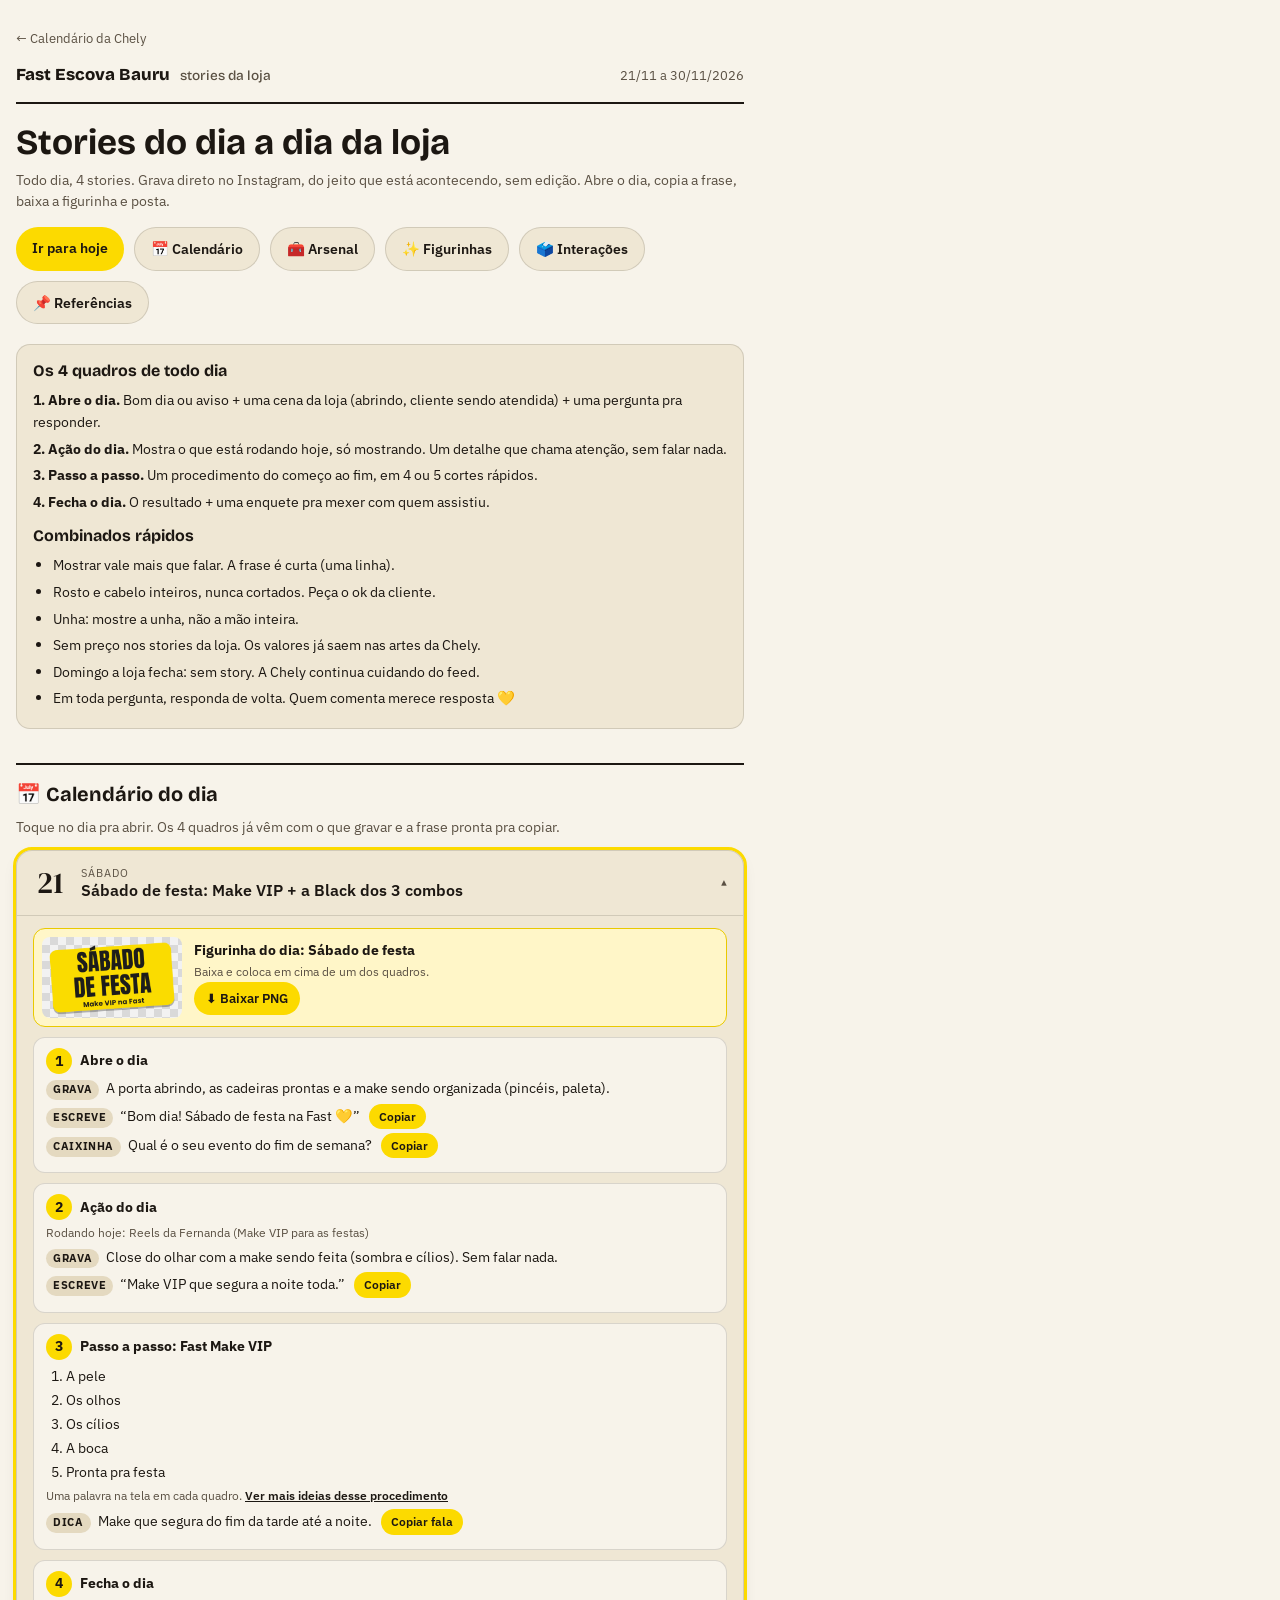
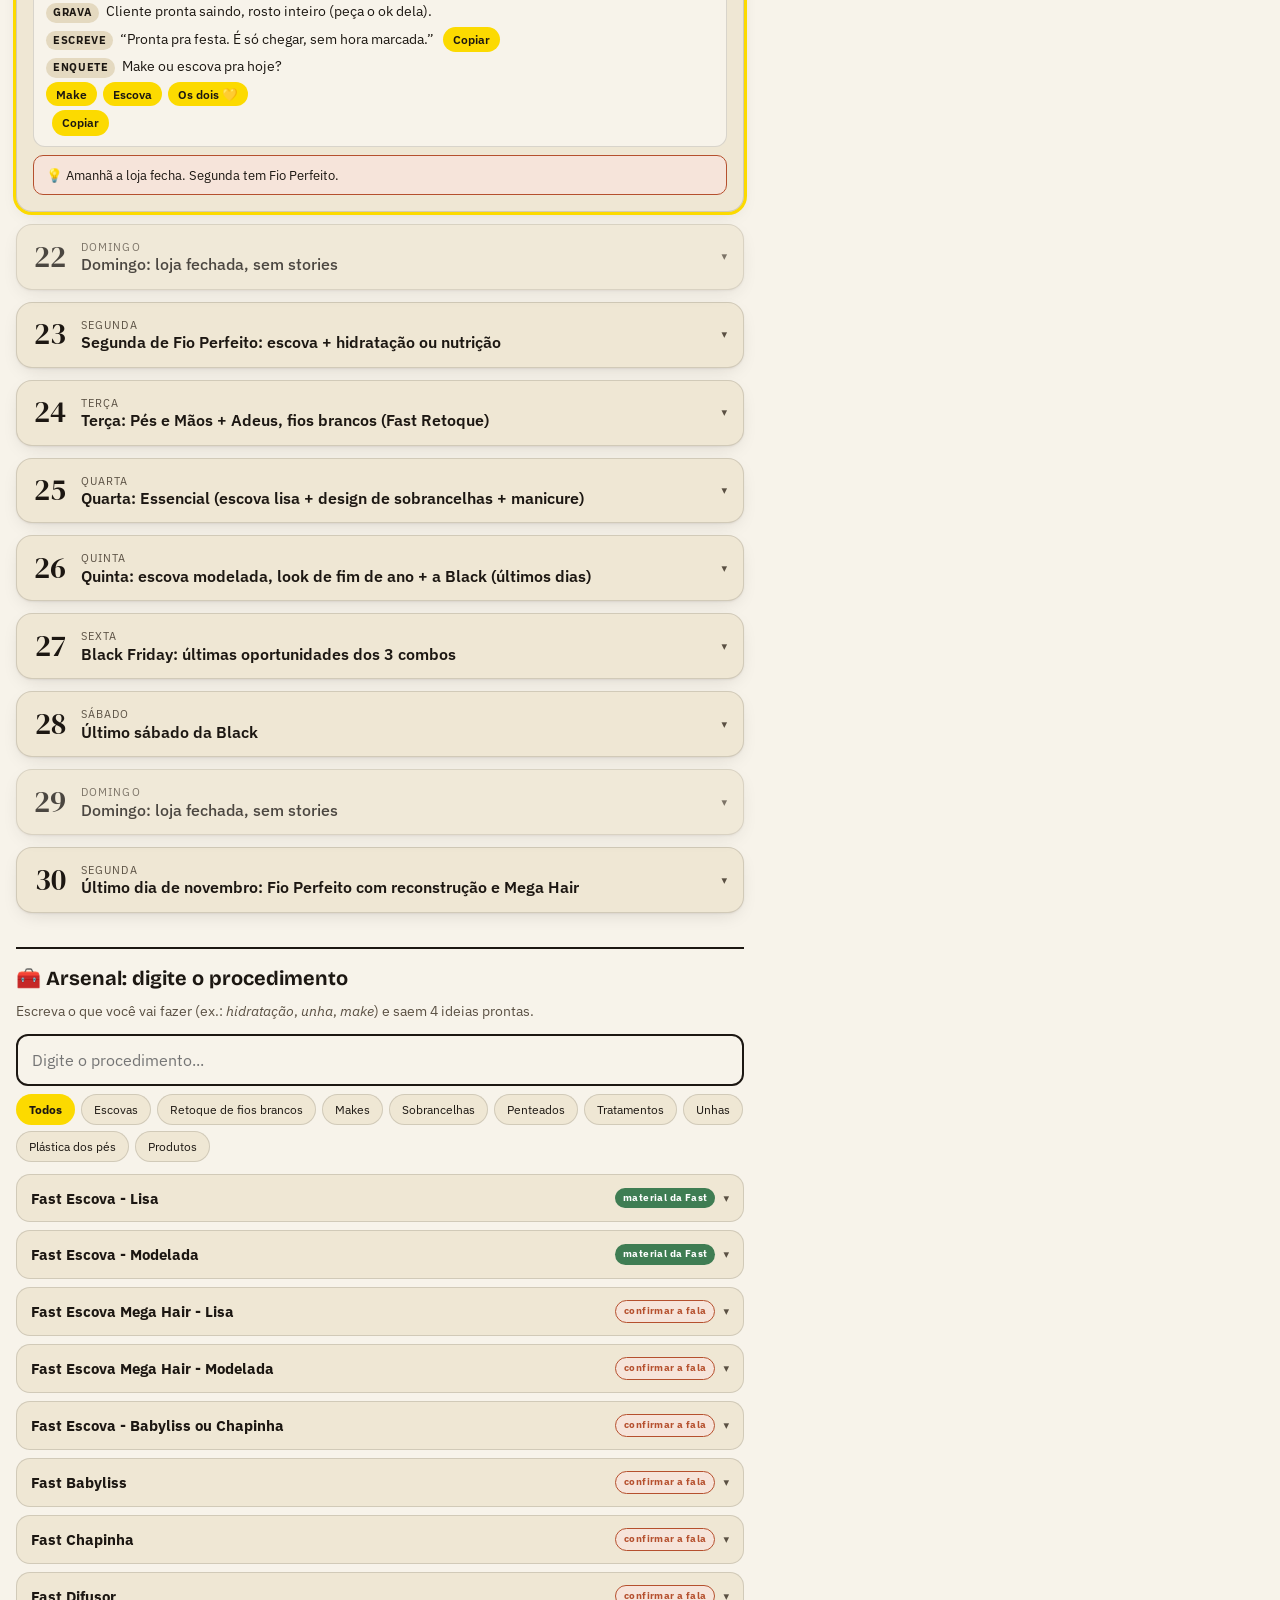
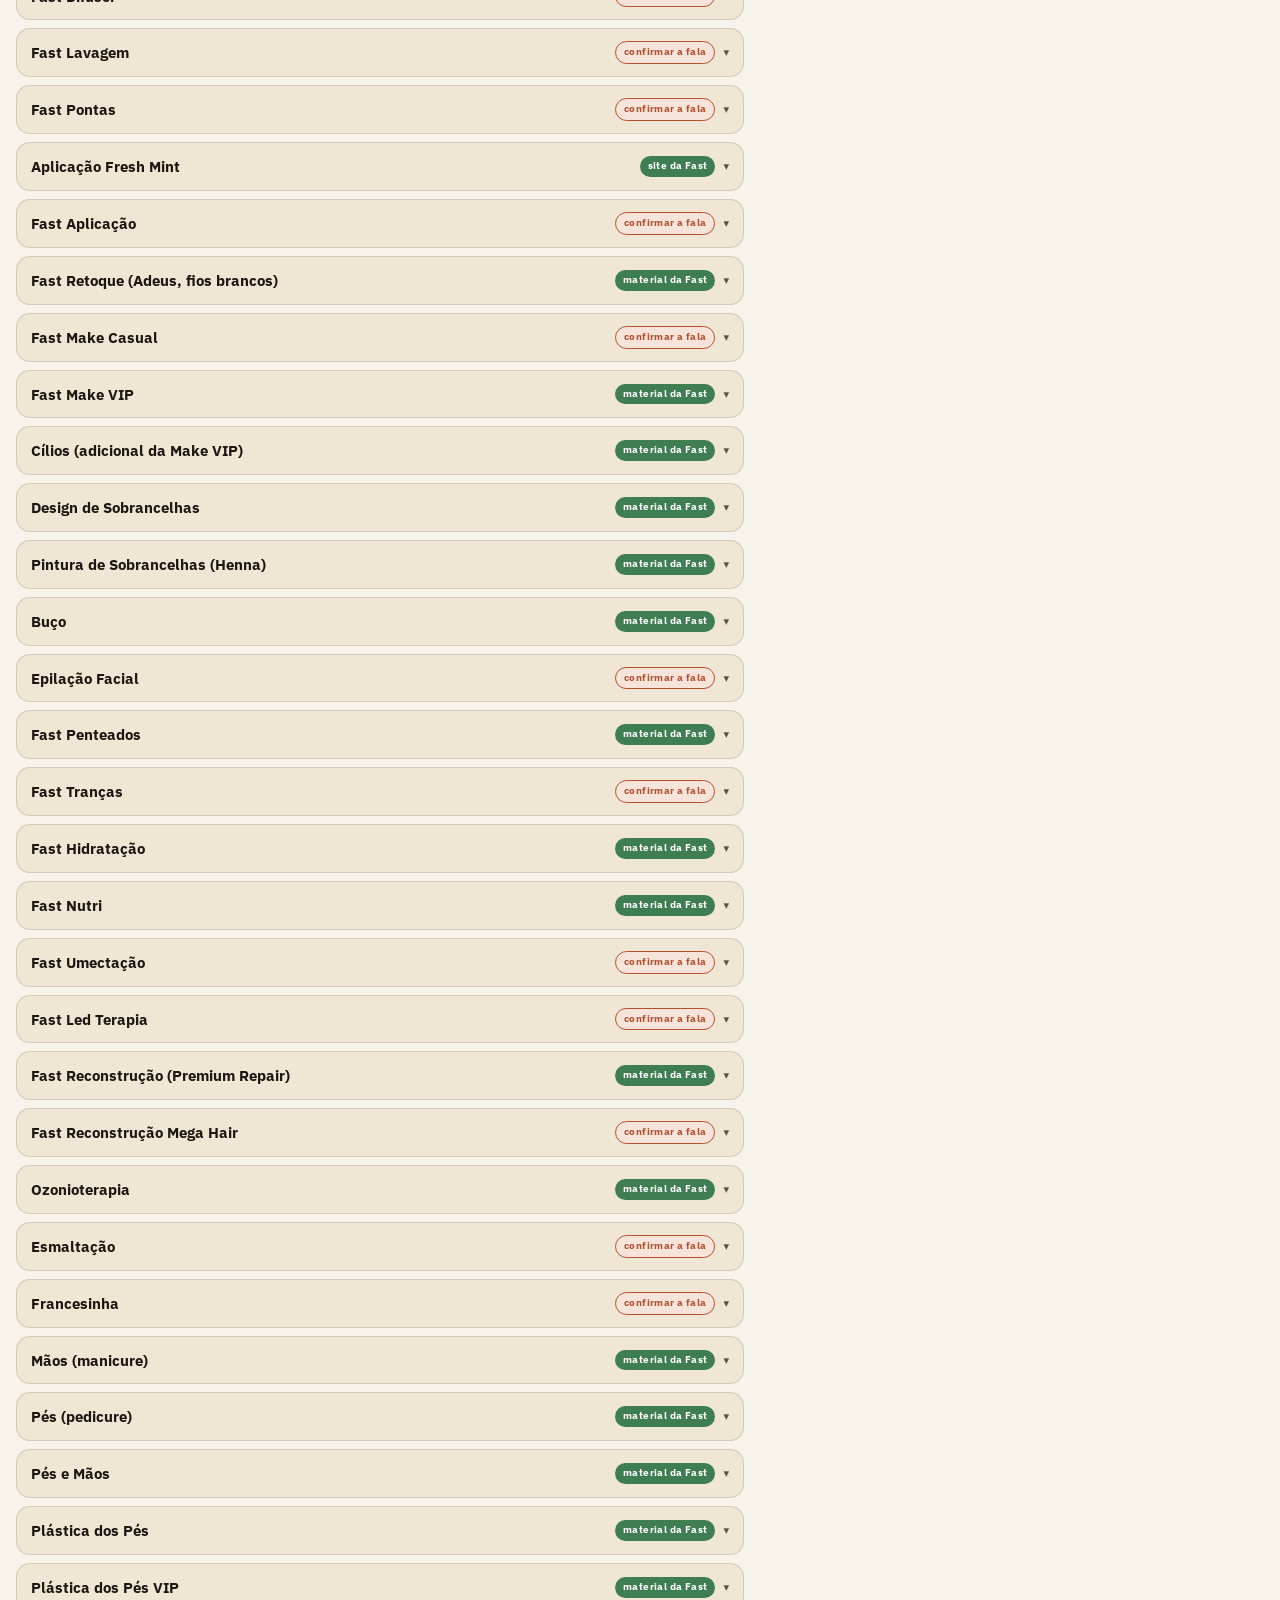
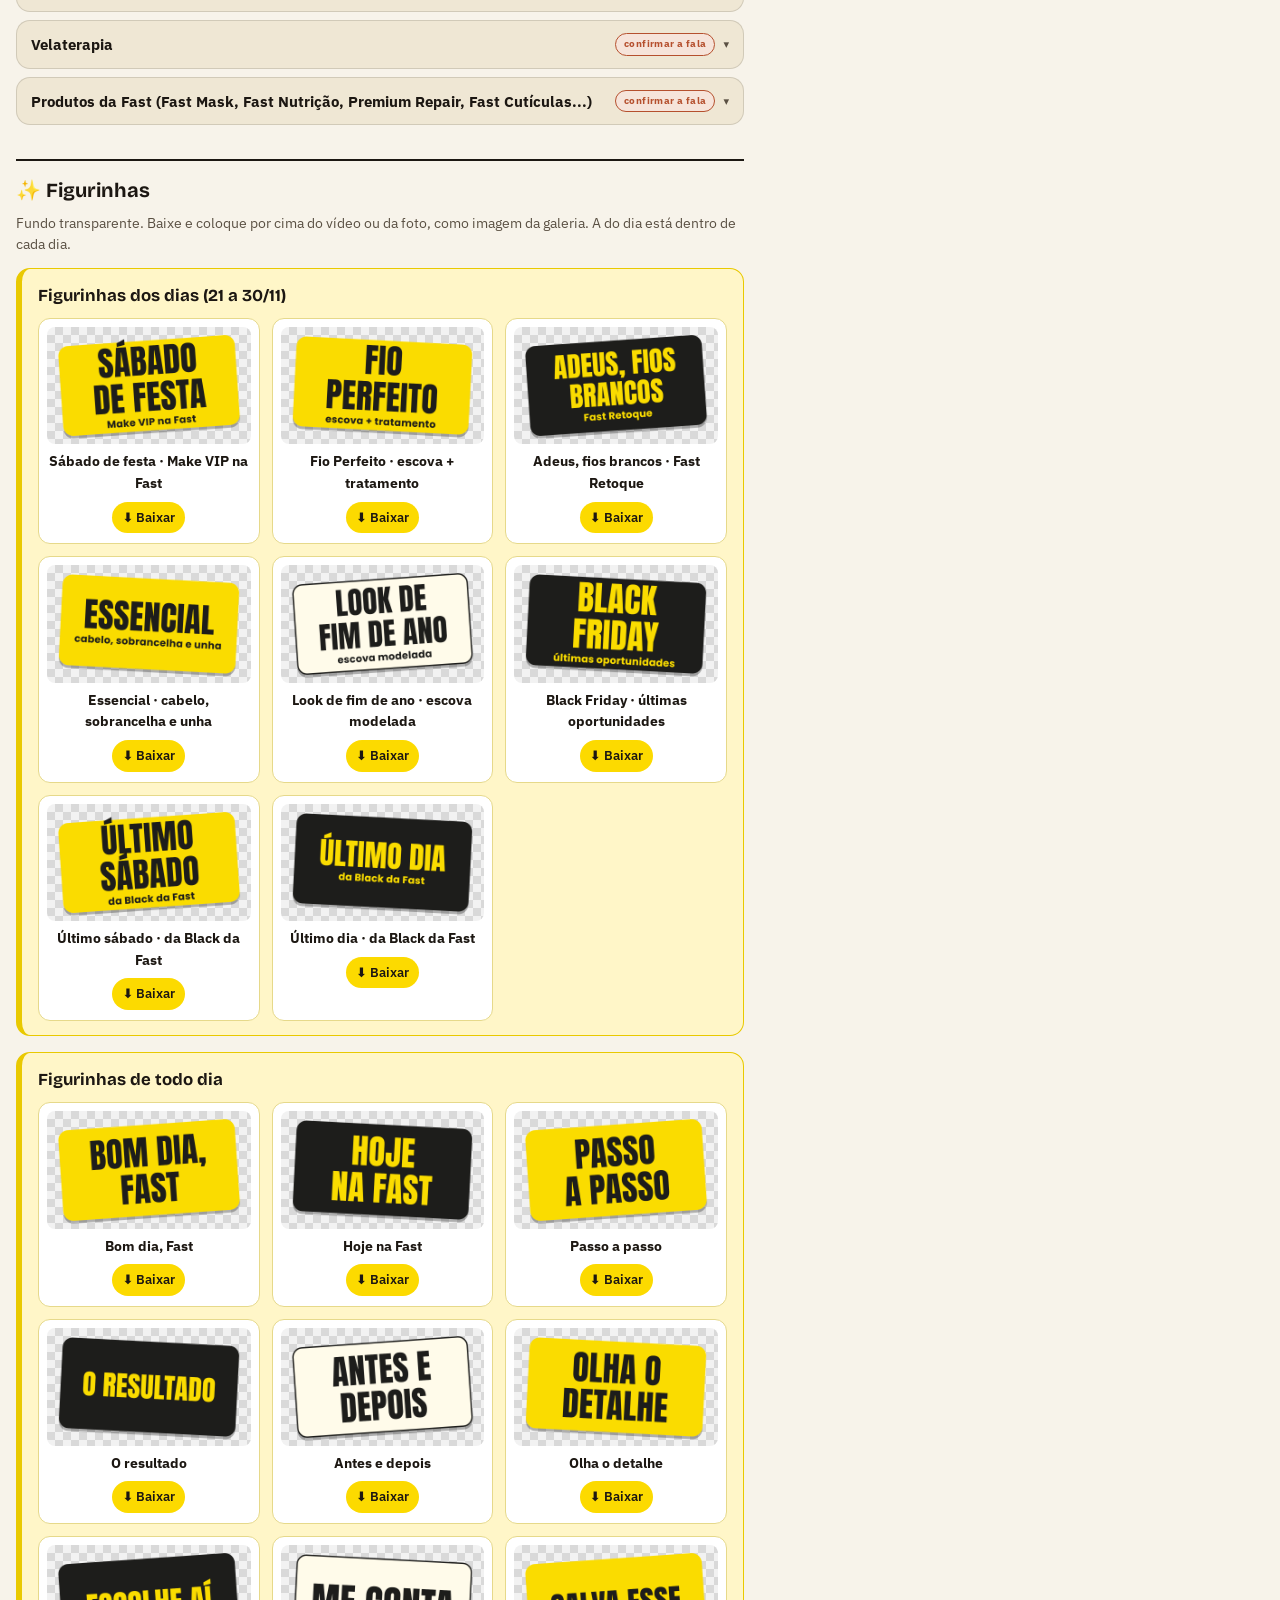
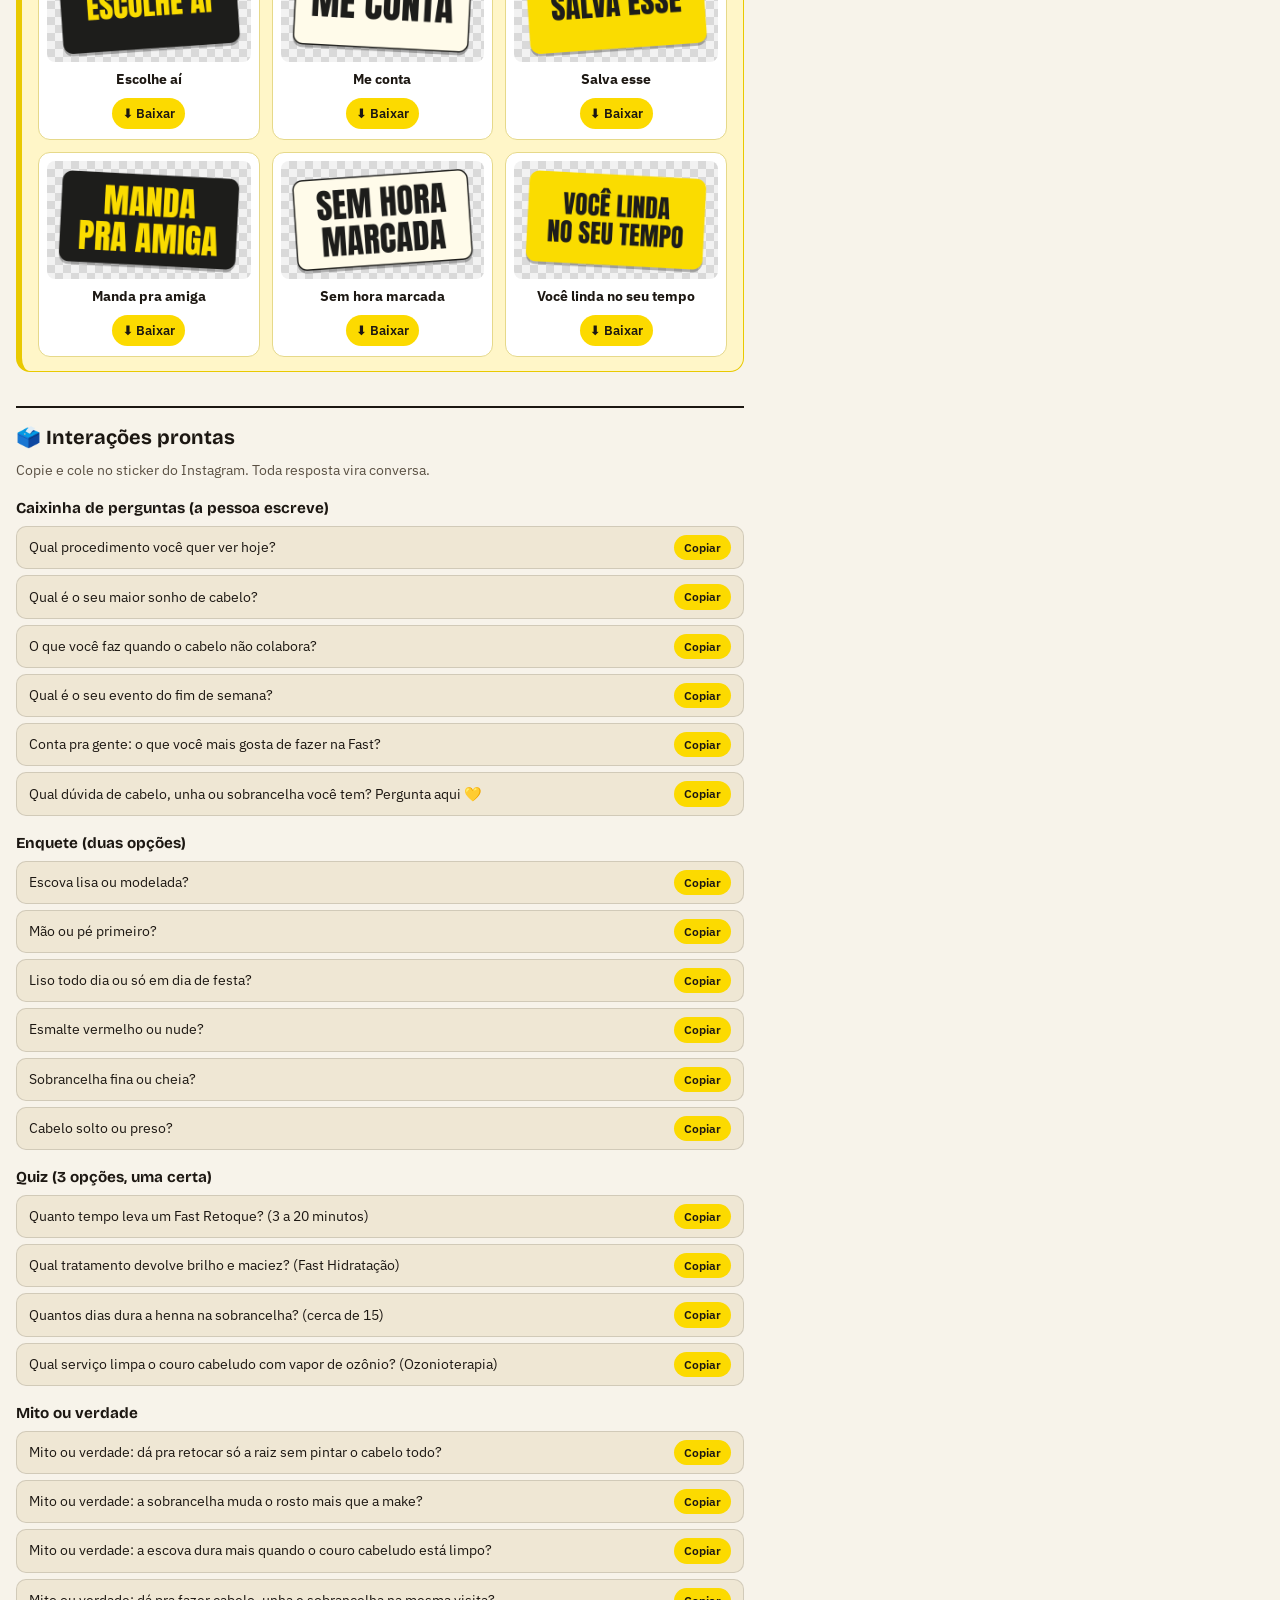
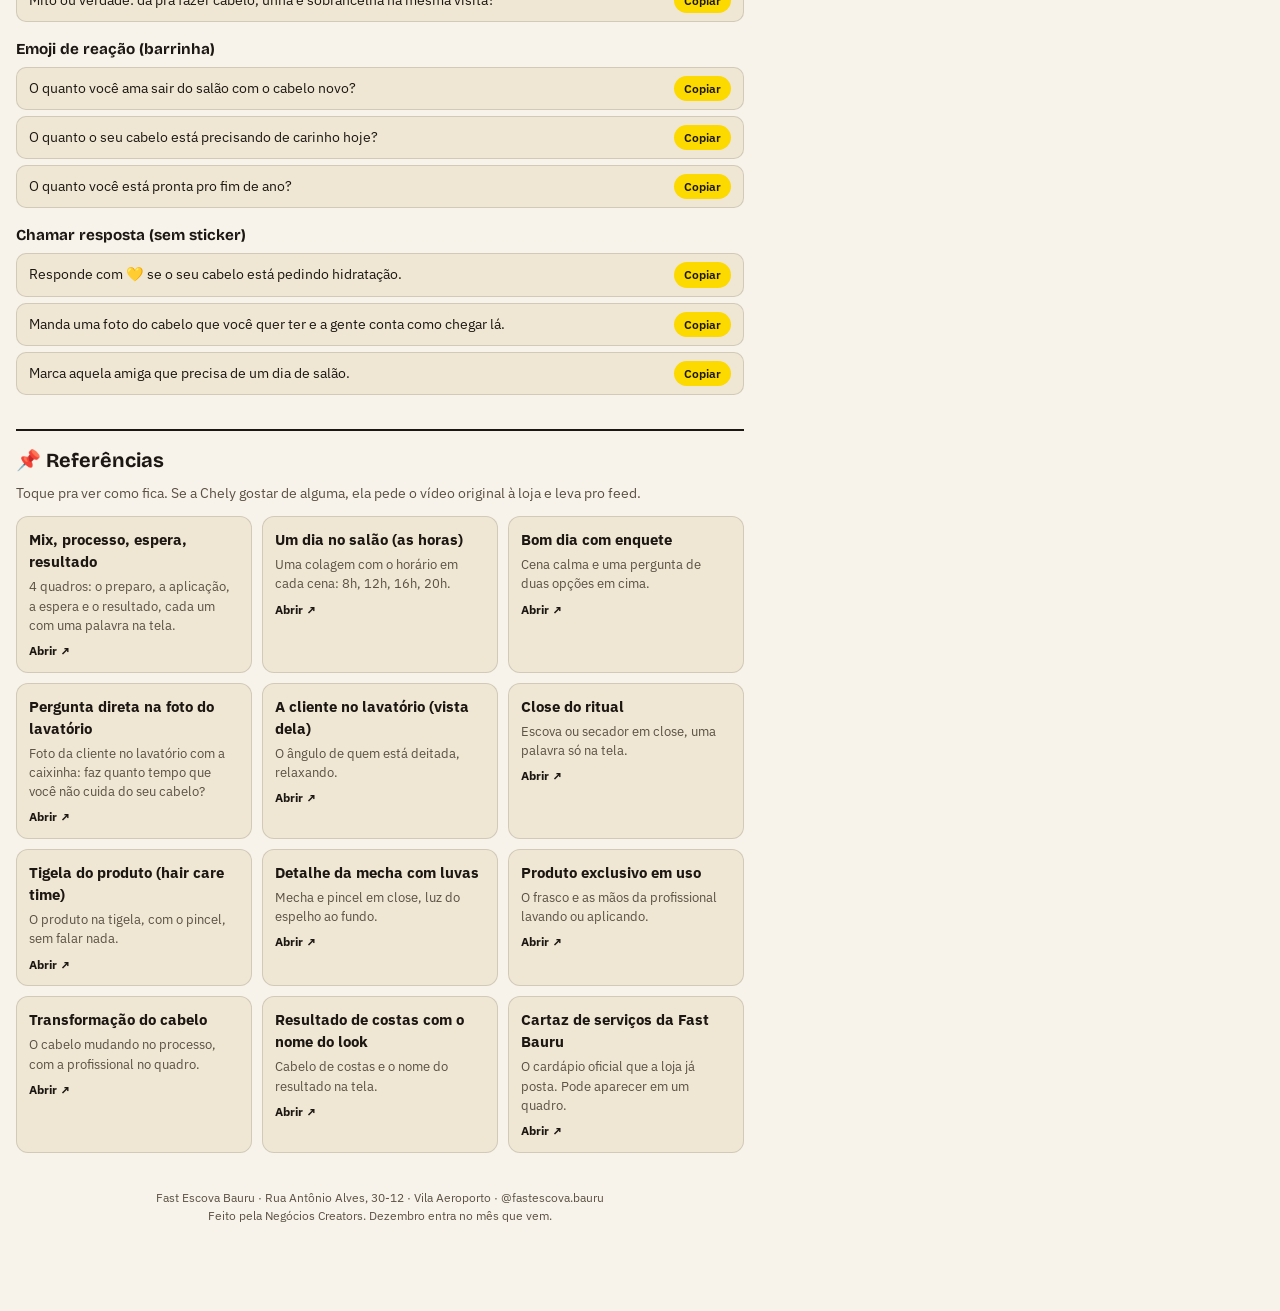
==== stories/index.html @ a49da140 "Stories da loja: calendario 21/11 a 30/11, arsenal de ideias por procedimento e figurinhas Co-Author" ====
<!doctype html>
<html lang="pt-BR"><head><meta charset="utf-8"><meta name="viewport" content="width=device-width, initial-scale=1">
<meta name="robots" content="noindex"><title>Stories da loja · Fast Escova Bauru</title>
<link rel="preconnect" href="https://fonts.googleapis.com"><link rel="preconnect" href="https://fonts.gstatic.com" crossorigin>
<link href="https://fonts.googleapis.com/css2?family=Bricolage+Grotesque:opsz,wght@12..96,500..800&family=IBM+Plex+Sans:wght@400;500;600&family=DM+Serif+Display&display=swap" rel="stylesheet">
<link rel="stylesheet" href="../style.css"><style>
.stories h2.sec{font-size:1.25rem;margin:34px 0 8px;padding-top:14px;border-top:2px solid var(--ink)}
.stories .sub{color:var(--ink-soft);font-size:.88rem;margin:0 0 12px}
.combinados{background:var(--cream-2);border:1px solid var(--line);border-radius:14px;padding:14px 16px;margin-bottom:16px;font-size:.9rem}
.combinados ul,.combinados ol{margin:6px 0 0;padding-left:20px}.combinados li{margin-bottom:5px}
.quads{display:grid;gap:10px}
.quad{background:var(--cream);border:1px solid var(--line);border-radius:12px;padding:10px 12px;font-size:.88rem}
.quad p{margin:4px 0}.qh{display:flex;align-items:center;gap:8px;margin-bottom:4px}
.qn{display:inline-flex;align-items:center;justify-content:center;width:26px;height:26px;border-radius:50%;background:var(--gold-bright);color:#1C1712;font-weight:800;font-size:.85rem}
.lb{display:inline-block;font-size:.66rem;font-weight:700;letter-spacing:.06em;text-transform:uppercase;background:var(--cream-3);padding:2px 7px;border-radius:999px;margin-right:4px}
.mini{font-size:.76rem;color:var(--ink-soft)}
ol.st{margin:6px 0 4px;padding-left:20px}ol.st li{margin-bottom:3px}
.ops{display:flex;gap:6px;flex-wrap:wrap}.ops span{background:var(--gold-bright);color:#1C1712;font-weight:600;font-size:.78rem;padding:3px 10px;border-radius:999px}
button.copy{margin-left:6px;padding:4px 10px;font-size:.72rem}
.figdia{display:flex;gap:12px;align-items:center;background:#FFF6C8;border:1px solid #E9C900;border-radius:12px;padding:8px;margin-bottom:10px;font-size:.86rem}
.figdia .stk-bg{flex:0 0 140px}
.chips{display:flex;gap:6px;flex-wrap:wrap;margin:8px 0 12px}
.chip{border:1px solid var(--line);background:var(--cream-2);color:var(--ink);border-radius:999px;padding:5px 12px;font:inherit;font-size:.78rem;cursor:pointer}.chip.on{background:var(--gold-bright);color:#1C1712;font-weight:700;border-color:transparent}
#q{width:100%;font:inherit;font-size:1rem;padding:12px 14px;border:2px solid var(--ink);border-radius:12px;background:var(--surface);color:var(--text)}
details.proc{background:var(--cream-2);border:1px solid var(--line);border-radius:14px;margin-bottom:8px;overflow:hidden}
details.proc>summary{list-style:none;display:flex;align-items:center;gap:8px;padding:12px 14px;cursor:pointer}details.proc>summary::-webkit-details-marker{display:none}
.pn{flex:1;font-weight:700;font-size:.95rem}.tag{font-size:.62rem;font-weight:700;letter-spacing:.04em;padding:3px 8px;border-radius:999px;white-space:nowrap}
.tag.ok{background:var(--good);color:#fff}.tag.cf{background:var(--warn-bg);color:var(--warn);border:1px solid var(--warn)}
details[open].proc>summary .chev{transform:rotate(180deg)}
.pb{padding:4px 14px 14px}.dif{background:var(--cream);border:1px solid var(--line);border-radius:10px;padding:8px 10px;font-size:.86rem}
.ideia{background:var(--cream);border:1px solid var(--line);border-radius:12px;padding:9px 12px;margin-top:8px;font-size:.86rem}
.ideia p{margin:4px 0}.ih{display:flex;align-items:center;gap:8px}.tp{margin-left:auto;font-size:.62rem;text-transform:uppercase;letter-spacing:.08em;color:var(--ink-soft)}
.ia{display:flex;flex-wrap:wrap;gap:6px;align-items:center;margin-top:6px}.ia .copy{margin-left:0}
a.rf{font-size:.72rem;color:var(--ink);background:var(--cream-3);border-radius:999px;padding:4px 10px;text-decoration:none}a.rf:hover{text-decoration:underline}
.nota-p{font-size:.78rem;color:var(--warn);margin:8px 0 0}
.il{list-style:none;padding:0;margin:0 0 8px}.il li{display:flex;justify-content:space-between;gap:10px;align-items:center;background:var(--cream-2);border:1px solid var(--line);border-radius:10px;padding:8px 12px;margin-bottom:6px;font-size:.88rem}
.ih3{font-size:.95rem;margin:16px 0 6px}
.refs{display:grid;grid-template-columns:repeat(auto-fill,minmax(230px,1fr));gap:10px}
a.refc{display:block;background:var(--cream-2);border:1px solid var(--line);border-radius:12px;padding:12px;text-decoration:none;color:var(--ink)}
a.refc b{display:block;font-size:.92rem;margin-bottom:4px}a.refc span{font-size:.8rem;color:var(--ink-soft);display:block}a.refc i{display:block;margin-top:6px;font-style:normal;font-weight:700;font-size:.78rem}
.vazio{display:none;padding:14px;border:1px dashed var(--ink-soft);border-radius:12px;font-size:.9rem}
a.lk{color:var(--ink);font-weight:600}
.s-domingo .dtxt b{font-weight:500}
.stories .dtxt b{white-space:normal;line-height:1.25}
</style></head><body>
<div class="page stories">
<a class="back" href="../">← Calendário da Chely</a>
<div class="mast"><div class="brand">Fast Escova Bauru<span>stories da loja</span></div><div class="meta">21/11 a 30/11/2026</div></div>
<h1>Stories do dia a dia da loja</h1>
<p class="lead">Todo dia, 4 stories. Grava direto no Instagram, do jeito que está acontecendo, sem edição. Abre o dia, copia a frase, baixa a figurinha e posta.</p>
<div class="bar"><a class="btn" href="#hoje" id="hoje-btn">Ir para hoje</a><a class="btn alt" href="#calendario">📅 Calendário</a><a class="btn alt" href="#arsenal">🧰 Arsenal</a><a class="btn alt" href="#figurinhas">✨ Figurinhas</a><a class="btn alt" href="#interacoes">🗳️ Interações</a><a class="btn alt" href="#referencias">📌 Referências</a></div>

<section class="combinados"><h2 style="font-size:1rem;margin-bottom:6px">Os 4 quadros de todo dia</h2><ol style="list-style:none;padding:0"><li><b>1. Abre o dia.</b> Bom dia ou aviso + uma cena da loja (abrindo, cliente sendo atendida) + uma pergunta pra responder.</li><li><b>2. Ação do dia.</b> Mostra o que está rodando hoje, só mostrando. Um detalhe que chama atenção, sem falar nada.</li><li><b>3. Passo a passo.</b> Um procedimento do começo ao fim, em 4 ou 5 cortes rápidos.</li><li><b>4. Fecha o dia.</b> O resultado + uma enquete pra mexer com quem assistiu.</li></ol>
<h2 style="font-size:1rem;margin:12px 0 4px">Combinados rápidos</h2><ul>
<li>Mostrar vale mais que falar. A frase é curta (uma linha).</li>
<li>Rosto e cabelo inteiros, nunca cortados. Peça o ok da cliente.</li>
<li>Unha: mostre a unha, não a mão inteira.</li>
<li>Sem preço nos stories da loja. Os valores já saem nas artes da Chely.</li>
<li>Domingo a loja fecha: sem story. A Chely continua cuidando do feed.</li>
<li>Em toda pergunta, responda de volta. Quem comenta merece resposta 💛</li></ul></section>

<h2 class="sec" id="calendario">📅 Calendário do dia</h2>
<p class="sub">Toque no dia pra abrir. Os 4 quadros já vêm com o que gravar e a frase pronta pra copiar.</p>
<details class="day" data-date="2026-11-21" id="d-2026-11-21"><summary><span class="dnum">21</span><span class="dtxt"><small>SÁBADO</small><b>Sábado de festa: Make VIP + a Black dos 3 combos</b></span><span class="chev">▾</span></summary><div class="dbody"><div class="figdia"><div class="stk-bg"><img loading="lazy" src="figurinhas/dia-sabado-de-festa.png" alt="Sábado de festa"></div><div><b>Figurinha do dia: Sábado de festa</b><br><span class="mini">Baixa e coloca em cima de um dos quadros.</span><br><a class="dl sm" href="figurinhas/dia-sabado-de-festa.png" download="fast-sabado-de-festa.png">⬇ Baixar PNG</a></div></div><div class="quads"><div class="quad"><div class="qh"><span class="qn">1</span><b>Abre o dia</b></div><p><span class="lb">Grava</span> A porta abrindo, as cadeiras prontas e a make sendo organizada (pincéis, paleta).</p><p><span class="lb">Escreve</span> “Bom dia! Sábado de festa na Fast 💛” <button class="copy" type="button" data-t="Bom dia! Sábado de festa na Fast 💛">Copiar</button></p><p><span class="lb">Caixinha</span> Qual é o seu evento do fim de semana? <button class="copy" type="button" data-t="Qual é o seu evento do fim de semana?">Copiar</button></p></div><div class="quad"><div class="qh"><span class="qn">2</span><b>Ação do dia</b></div><p class="mini">Rodando hoje: Reels da Fernanda (Make VIP para as festas)</p><p><span class="lb">Grava</span> Close do olhar com a make sendo feita (sombra e cílios). Sem falar nada.</p><p><span class="lb">Escreve</span> “Make VIP que segura a noite toda.” <button class="copy" type="button" data-t="Make VIP que segura a noite toda.">Copiar</button></p></div><div class="quad"><div class="qh"><span class="qn">3</span><b>Passo a passo: Fast Make VIP</b></div><ol class="st"><li>A pele</li><li>Os olhos</li><li>Os cílios</li><li>A boca</li><li>Pronta pra festa</li></ol><p class="mini">Uma palavra na tela em cada quadro. <a href="#p-make-vip" class="lk" data-open="p-make-vip">Ver mais ideias desse procedimento</a></p><p><span class="lb">Dica</span> Make que segura do fim da tarde até a noite. <button class="copy" type="button" data-t="Make que segura do fim da tarde até a noite.">Copiar fala</button></p></div><div class="quad"><div class="qh"><span class="qn">4</span><b>Fecha o dia</b></div><p><span class="lb">Grava</span> Cliente pronta saindo, rosto inteiro (peça o ok dela).</p><p><span class="lb">Escreve</span> “Pronta pra festa. É só chegar, sem hora marcada.” <button class="copy" type="button" data-t="Pronta pra festa. É só chegar, sem hora marcada.">Copiar</button></p><p><span class="lb">Enquete</span> Make ou escova pra hoje?</p><p class="ops"><span>Make</span><span>Escova</span><span>Os dois 💛</span></p><button class="copy" type="button" data-t="Make ou escova pra hoje?  (Make / Escova / Os dois 💛)">Copiar</button></div></div><div class="box al">💡 Amanhã a loja fecha. Segunda tem Fio Perfeito.</div></div></details><details class="day s-domingo" data-date="2026-11-22"><summary><span class="dnum">22</span><span class="dtxt"><small>DOMINGO</small><b>Domingo: loja fechada, sem stories</b></span><span class="chev">▾</span></summary><div class="dbody"><p>A loja fecha aos domingos. Hoje não tem story (nem feed). Descanso! 💛</p></div></details><details class="day" data-date="2026-11-23" id="d-2026-11-23"><summary><span class="dnum">23</span><span class="dtxt"><small>SEGUNDA</small><b>Segunda de Fio Perfeito: escova + hidratação ou nutrição</b></span><span class="chev">▾</span></summary><div class="dbody"><div class="figdia"><div class="stk-bg"><img loading="lazy" src="figurinhas/dia-fio-perfeito.png" alt="Fio Perfeito"></div><div><b>Figurinha do dia: Fio Perfeito</b><br><span class="mini">Baixa e coloca em cima de um dos quadros.</span><br><a class="dl sm" href="figurinhas/dia-fio-perfeito.png" download="fast-fio-perfeito.png">⬇ Baixar PNG</a></div></div><div class="quads"><div class="quad"><div class="qh"><span class="qn">1</span><b>Abre o dia</b></div><p><span class="lb">Grava</span> Cadeiras vazias e luz da manhã, ou a primeira cliente chegando.</p><p><span class="lb">Escreve</span> “Bom dia! Começou a semana. Cabelo em dia? 💛” <button class="copy" type="button" data-t="Bom dia! Começou a semana. Cabelo em dia? 💛">Copiar</button></p><p><span class="lb">Caixinha</span> Como está o seu cabelo hoje? (seco, oleoso, com frizz...) <button class="copy" type="button" data-t="Como está o seu cabelo hoje? (seco, oleoso, com frizz...)">Copiar</button></p></div><div class="quad"><div class="qh"><span class="qn">2</span><b>Ação do dia</b></div><p class="mini">Rodando hoje: Plano da segunda + os 3 combos da Black</p><p><span class="lb">Grava</span> Hidratação sendo espalhada mecha por mecha e depois a escova. Sem falar nada.</p><p><span class="lb">Escreve</span> “Segunda de Fio Perfeito: escova + tratamento.” <button class="copy" type="button" data-t="Segunda de Fio Perfeito: escova + tratamento.">Copiar</button></p></div><div class="quad"><div class="qh"><span class="qn">3</span><b>Passo a passo: Fast Hidratação</b></div><ol class="st"><li>O cabelo antes, opaco</li><li>A máscara mecha por mecha</li><li>O tempo de ação</li><li>O enxágue</li><li>O cabelo macio e brilhando</li></ol><p class="mini">Uma palavra na tela em cada quadro. <a href="#p-hidratacao" class="lk" data-open="p-hidratacao">Ver mais ideias desse procedimento</a></p><p><span class="lb">Dica</span> Devolve maciez, brilho e aquele aspecto saudável. <button class="copy" type="button" data-t="Devolve maciez, brilho e aquele aspecto saudável.">Copiar fala</button></p></div><div class="quad"><div class="qh"><span class="qn">4</span><b>Fecha o dia</b></div><p><span class="lb">Grava</span> Cabelo balançando, rosto inteiro.</p><p><span class="lb">Escreve</span> “Brilho de quem cuidou.” <button class="copy" type="button" data-t="Brilho de quem cuidou.">Copiar</button></p><p><span class="lb">Enquete</span> Seu cabelo pede hidratação ou nutrição?</p><p class="ops"><span>Hidratação</span><span>Nutrição</span><span>Não sei</span></p><button class="copy" type="button" data-t="Seu cabelo pede hidratação ou nutrição?  (Hidratação / Nutrição / Não sei)">Copiar</button></div></div><div class="box al">💡 Se a cliente fizer nutrição, use o passo a passo da Fast Nutri no Arsenal.</div></div></details><details class="day" data-date="2026-11-24" id="d-2026-11-24"><summary><span class="dnum">24</span><span class="dtxt"><small>TERÇA</small><b>Terça: Pés e Mãos + Adeus, fios brancos (Fast Retoque)</b></span><span class="chev">▾</span></summary><div class="dbody"><div class="figdia"><div class="stk-bg"><img loading="lazy" src="figurinhas/dia-adeus-fios-brancos.png" alt="Adeus, fios brancos"></div><div><b>Figurinha do dia: Adeus, fios brancos</b><br><span class="mini">Baixa e coloca em cima de um dos quadros.</span><br><a class="dl sm" href="figurinhas/dia-adeus-fios-brancos.png" download="fast-adeus-fios-brancos.png">⬇ Baixar PNG</a></div></div><div class="quads"><div class="quad"><div class="qh"><span class="qn">1</span><b>Abre o dia</b></div><p><span class="lb">Grava</span> Bancada de unhas arrumada e esmaltes à mostra.</p><p><span class="lb">Escreve</span> “Bom dia! Terça é dia de unha e de fio branco no lugar.” <button class="copy" type="button" data-t="Bom dia! Terça é dia de unha e de fio branco no lugar.">Copiar</button></p><p><span class="lb">Caixinha</span> Mão ou pé: o que você deixa pra depois? <button class="copy" type="button" data-t="Mão ou pé: o que você deixa pra depois?">Copiar</button></p></div><div class="quad"><div class="qh"><span class="qn">2</span><b>Ação do dia</b></div><p class="mini">Rodando hoje: Pés e Mãos R$ 65 + Fast Retoque</p><p><span class="lb">Grava</span> Close na unha com esmaltação bem feita e a cutícula pronta. Só a unha, não a mão inteira.</p><p><span class="lb">Escreve</span> “Mão e pé no mesmo dia.” <button class="copy" type="button" data-t="Mão e pé no mesmo dia.">Copiar</button></p></div><div class="quad"><div class="qh"><span class="qn">3</span><b>Passo a passo: Fast Retoque</b></div><ol class="st"><li>A raiz antes, na risca</li><li>O produto sendo preparado na tigela</li><li>Aplicação só nos fios brancos</li><li>Lavagem</li><li>A raiz depois</li></ol><p class="mini">Uma palavra na tela em cada quadro. <a href="#p-fast-retoque" class="lk" data-open="p-fast-retoque">Ver mais ideias desse procedimento</a></p><p><span class="lb">Dica</span> Colore só os fios brancos da raiz, de 3 a 20 minutos, resultado natural. O resto da cor fica como está. Exclusivo da rede. <button class="copy" type="button" data-t="Colore só os fios brancos da raiz, de 3 a 20 minutos, resultado natural. O resto da cor fica como está. Exclusivo da rede.">Copiar fala</button></p></div><div class="quad"><div class="qh"><span class="qn">4</span><b>Fecha o dia</b></div><p><span class="lb">Grava</span> Antes e depois da raiz, na risca do cabelo.</p><p><span class="lb">Escreve</span> “A raiz do jeitinho que você queria.” <button class="copy" type="button" data-t="A raiz do jeitinho que você queria.">Copiar</button></p><p><span class="lb">Enquete</span> Mito ou verdade: dá pra retocar só a raiz?</p><p class="ops"><span>Mito</span><span>Verdade</span></p><button class="copy" type="button" data-t="Mito ou verdade: dá pra retocar só a raiz?  (Mito / Verdade)">Copiar</button></div></div><div class="box al">💡 A resposta é Verdade: o Fast Retoque colore só os fios brancos da raiz. Conte isso no story seguinte.</div></div></details><details class="day" data-date="2026-11-25" id="d-2026-11-25"><summary><span class="dnum">25</span><span class="dtxt"><small>QUARTA</small><b>Quarta: Essencial (escova lisa + design de sobrancelhas + manicure)</b></span><span class="chev">▾</span></summary><div class="dbody"><div class="figdia"><div class="stk-bg"><img loading="lazy" src="figurinhas/dia-essencial.png" alt="Essencial"></div><div><b>Figurinha do dia: Essencial</b><br><span class="mini">Baixa e coloca em cima de um dos quadros.</span><br><a class="dl sm" href="figurinhas/dia-essencial.png" download="fast-essencial.png">⬇ Baixar PNG</a></div></div><div class="quads"><div class="quad"><div class="qh"><span class="qn">1</span><b>Abre o dia</b></div><p><span class="lb">Grava</span> A loja se enchendo: cadeiras, secadores, movimento.</p><p><span class="lb">Escreve</span> “Bom dia! Hoje tem Essencial: cabelo, sobrancelha e unha.” <button class="copy" type="button" data-t="Bom dia! Hoje tem Essencial: cabelo, sobrancelha e unha.">Copiar</button></p><p><span class="lb">Caixinha</span> Qual dos três você nunca deixa de fazer? <button class="copy" type="button" data-t="Qual dos três você nunca deixa de fazer?">Copiar</button></p></div><div class="quad"><div class="qh"><span class="qn">2</span><b>Ação do dia</b></div><p class="mini">Rodando hoje: Essencial + Pés e Mãos + os 3 combos da Black</p><p><span class="lb">Grava</span> Três cortes rápidos: escova, design de sobrancelhas e manicure acontecendo.</p><p><span class="lb">Escreve</span> “Três cuidados, uma visita só.” <button class="copy" type="button" data-t="Três cuidados, uma visita só.">Copiar</button></p></div><div class="quad"><div class="qh"><span class="qn">3</span><b>Passo a passo: Design de Sobrancelhas</b></div><ol class="st"><li>A sobrancelha antes</li><li>O desenho do formato</li><li>A retirada dos fios</li><li>A sobrancelha pronta</li></ol><p class="mini">Uma palavra na tela em cada quadro. <a href="#p-design-sobrancelhas" class="lk" data-open="p-design-sobrancelhas">Ver mais ideias desse procedimento</a></p><p><span class="lb">Dica</span> Encontra o formato que combina com o seu rosto, não o que está na moda. <button class="copy" type="button" data-t="Encontra o formato que combina com o seu rosto, não o que está na moda.">Copiar fala</button></p></div><div class="quad"><div class="qh"><span class="qn">4</span><b>Fecha o dia</b></div><p><span class="lb">Grava</span> Bastidor da criadora gravando (se vier) ou o resultado de uma cliente do Essencial.</p><p><span class="lb">Escreve</span> “Tudo no mesmo dia, sem hora marcada.” <button class="copy" type="button" data-t="Tudo no mesmo dia, sem hora marcada.">Copiar</button></p><p><span class="lb">Enquete</span> Qual você faz primeiro?</p><p class="ops"><span>Cabelo</span><span>Sobrancelha</span><span>Unha</span></p><button class="copy" type="button" data-t="Qual você faz primeiro?  (Cabelo / Sobrancelha / Unha)">Copiar</button></div></div><div class="box al">💡 Se a criadora gravar hoje, mostre os bastidores no quadro 4.</div></div></details><details class="day" data-date="2026-11-26" id="d-2026-11-26"><summary><span class="dnum">26</span><span class="dtxt"><small>QUINTA</small><b>Quinta: escova modelada, look de fim de ano + a Black (últimos dias)</b></span><span class="chev">▾</span></summary><div class="dbody"><div class="figdia"><div class="stk-bg"><img loading="lazy" src="figurinhas/dia-look-de-fim-de-ano.png" alt="Look de fim de ano"></div><div><b>Figurinha do dia: Look de fim de ano</b><br><span class="mini">Baixa e coloca em cima de um dos quadros.</span><br><a class="dl sm" href="figurinhas/dia-look-de-fim-de-ano.png" download="fast-look-de-fim-de-ano.png">⬇ Baixar PNG</a></div></div><div class="quads"><div class="quad"><div class="qh"><span class="qn">1</span><b>Abre o dia</b></div><p><span class="lb">Grava</span> Uma mecha sendo enrolada na escova, em close, logo cedo.</p><p><span class="lb">Escreve</span> “Bom dia! Fim de ano chegando: qual vai ser o seu look?” <button class="copy" type="button" data-t="Bom dia! Fim de ano chegando: qual vai ser o seu look?">Copiar</button></p><p><span class="lb">Caixinha</span> Liso, ondas ou cachos? <button class="copy" type="button" data-t="Liso, ondas ou cachos?">Copiar</button></p></div><div class="quad"><div class="qh"><span class="qn">2</span><b>Ação do dia</b></div><p class="mini">Rodando hoje: Escova modelada + os 3 combos da Black</p><p><span class="lb">Grava</span> A escova modelada sendo feita: a mecha enrolando e soltando.</p><p><span class="lb">Escreve</span> “Cada mecha com movimento.” <button class="copy" type="button" data-t="Cada mecha com movimento.">Copiar</button></p></div><div class="quad"><div class="qh"><span class="qn">3</span><b>Passo a passo: Fast Escova - Modelada</b></div><ol class="st"><li>Lavagem e secagem</li><li>Mecha por mecha, modelando</li><li>Ondas soltas e brilho</li><li>Cabelo pronto, em movimento</li></ol><p class="mini">Uma palavra na tela em cada quadro. <a href="#p-escova-modelada" class="lk" data-open="p-escova-modelada">Ver mais ideias desse procedimento</a></p><p><span class="lb">Dica</span> Ondas e volume com cara de evento. <button class="copy" type="button" data-t="Ondas e volume com cara de evento.">Copiar fala</button></p></div><div class="quad"><div class="qh"><span class="qn">4</span><b>Fecha o dia</b></div><p><span class="lb">Grava</span> Ondas em movimento, rosto inteiro.</p><p><span class="lb">Escreve</span> “Pronta pra qualquer evento.” <button class="copy" type="button" data-t="Pronta pra qualquer evento.">Copiar</button></p><p><span class="lb">Enquete</span> Qual é o seu look de fim de ano?</p><p class="ops"><span>Liso</span><span>Ondas</span><span>Cachos</span></p><button class="copy" type="button" data-t="Qual é o seu look de fim de ano?  (Liso / Ondas / Cachos)">Copiar</button></div></div><div class="box al">💡 Se a Fast mandar um vídeo melhor de escova modelada no grupo, a Chely usa no feed. Os stories continuam os da loja.</div></div></details><details class="day" data-date="2026-11-27" id="d-2026-11-27"><summary><span class="dnum">27</span><span class="dtxt"><small>SEXTA</small><b>Black Friday: últimas oportunidades dos 3 combos</b></span><span class="chev">▾</span></summary><div class="dbody"><div class="figdia"><div class="stk-bg"><img loading="lazy" src="figurinhas/dia-black-friday.png" alt="Black Friday"></div><div><b>Figurinha do dia: Black Friday</b><br><span class="mini">Baixa e coloca em cima de um dos quadros.</span><br><a class="dl sm" href="figurinhas/dia-black-friday.png" download="fast-black-friday.png">⬇ Baixar PNG</a></div></div><div class="quads"><div class="quad"><div class="qh"><span class="qn">1</span><b>Abre o dia</b></div><p><span class="lb">Grava</span> A loja por dentro, com movimento, e o cartaz dos combos se tiver.</p><p><span class="lb">Escreve</span> “Bom dia! Hoje é Black Friday na Fast 💛” <button class="copy" type="button" data-t="Bom dia! Hoje é Black Friday na Fast 💛">Copiar</button></p><p><span class="lb">Caixinha</span> Elite Hair, Glow Up ou Unhas Gold: qual é a sua? <button class="copy" type="button" data-t="Elite Hair, Glow Up ou Unhas Gold: qual é a sua?">Copiar</button></p></div><div class="quad"><div class="qh"><span class="qn">2</span><b>Ação do dia</b></div><p class="mini">Rodando hoje: Black dos 3 combos (Elite Hair, Glow Up e Unhas Gold, até 30/11)</p><p><span class="lb">Grava</span> Cartaz ou arte dos combos + clientes sendo atendidas ao fundo.</p><p><span class="lb">Escreve</span> “Últimas oportunidades dos 3 combos da Black.” <button class="copy" type="button" data-t="Últimas oportunidades dos 3 combos da Black.">Copiar</button></p></div><div class="quad"><div class="qh"><span class="qn">3</span><b>Passo a passo: Pés e Mãos</b></div><ol class="st"><li>Mãos antes</li><li>Pés antes</li><li>Esmaltando</li><li>Unhas prontas</li></ol><p class="mini">Uma palavra na tela em cada quadro. <a href="#p-pes-e-maos" class="lk" data-open="p-pes-e-maos">Ver mais ideias desse procedimento</a></p><p><span class="lb">Dica</span> Mão e pé no mesmo dia, sem hora marcada. <button class="copy" type="button" data-t="Mão e pé no mesmo dia, sem hora marcada.">Copiar fala</button></p></div><div class="quad"><div class="qh"><span class="qn">4</span><b>Fecha o dia</b></div><p><span class="lb">Grava</span> Cliente saindo satisfeita (rosto inteiro, com ok).</p><p><span class="lb">Escreve</span> “Os combos valem até 30/11. É só chegar.” <button class="copy" type="button" data-t="Os combos valem até 30/11. É só chegar.">Copiar</button></p><p><span class="lb">Enquete</span> Já garantiu o seu?</p><p class="ops"><span>Já! 💛</span><span>Vou garantir</span></p><button class="copy" type="button" data-t="Já garantiu o seu?  (Já! 💛 / Vou garantir)">Copiar</button></div></div><div class="box al">💡 Sem preço nos stories da loja: os valores já saem nas artes da Chely.</div></div></details><details class="day" data-date="2026-11-28" id="d-2026-11-28"><summary><span class="dnum">28</span><span class="dtxt"><small>SÁBADO</small><b>Último sábado da Black</b></span><span class="chev">▾</span></summary><div class="dbody"><div class="figdia"><div class="stk-bg"><img loading="lazy" src="figurinhas/dia-ultimo-sabado.png" alt="Último sábado"></div><div><b>Figurinha do dia: Último sábado</b><br><span class="mini">Baixa e coloca em cima de um dos quadros.</span><br><a class="dl sm" href="figurinhas/dia-ultimo-sabado.png" download="fast-ultimo-sabado.png">⬇ Baixar PNG</a></div></div><div class="quads"><div class="quad"><div class="qh"><span class="qn">1</span><b>Abre o dia</b></div><p><span class="lb">Grava</span> Sábado de loja cheia: secadores ligados, cadeiras ocupadas.</p><p><span class="lb">Escreve</span> “Bom dia! Último sábado da Black.” <button class="copy" type="button" data-t="Bom dia! Último sábado da Black.">Copiar</button></p><p><span class="lb">Caixinha</span> Cabelo, unha ou make: o que você vai fazer hoje? <button class="copy" type="button" data-t="Cabelo, unha ou make: o que você vai fazer hoje?">Copiar</button></p></div><div class="quad"><div class="qh"><span class="qn">2</span><b>Ação do dia</b></div><p class="mini">Rodando hoje: Reels da Fernanda + os 3 combos até 30/11</p><p><span class="lb">Grava</span> Se a Fernanda estiver gravando, mostre o bastidor. Senão, escova lisa no close.</p><p><span class="lb">Escreve</span> “Os 3 combos valem até segunda.” <button class="copy" type="button" data-t="Os 3 combos valem até segunda.">Copiar</button></p></div><div class="quad"><div class="qh"><span class="qn">3</span><b>Passo a passo: Fast Escova - Lisa</b></div><ol class="st"><li>Cabelo no lavatório</li><li>Secador e escova na mecha</li><li>Mecha lisa e alinhada</li><li>Cabelo pronto, balançando</li></ol><p class="mini">Uma palavra na tela em cada quadro. <a href="#p-escova-lisa" class="lk" data-open="p-escova-lisa">Ver mais ideias desse procedimento</a></p><p><span class="lb">Dica</span> Cabelo liso, alinhado e com brilho. Sem hora marcada. <button class="copy" type="button" data-t="Cabelo liso, alinhado e com brilho. Sem hora marcada.">Copiar fala</button></p></div><div class="quad"><div class="qh"><span class="qn">4</span><b>Fecha o dia</b></div><p><span class="lb">Grava</span> Resultado de uma cliente (rosto inteiro).</p><p><span class="lb">Escreve</span> “Sábado bom é sábado de se cuidar.” <button class="copy" type="button" data-t="Sábado bom é sábado de se cuidar.">Copiar</button></p><p><span class="lb">Enquete</span> Sábado de salão ou de sofá?</p><p class="ops"><span>Salão</span><span>Sofá</span></p><button class="copy" type="button" data-t="Sábado de salão ou de sofá?  (Salão / Sofá)">Copiar</button></div></div><div class="box al">💡 Amanhã a loja fecha. Segunda é Fio Perfeito.</div></div></details><details class="day s-domingo" data-date="2026-11-29"><summary><span class="dnum">29</span><span class="dtxt"><small>DOMINGO</small><b>Domingo: loja fechada, sem stories</b></span><span class="chev">▾</span></summary><div class="dbody"><p>A loja fecha aos domingos. Hoje não tem story (nem feed). Descanso! 💛</p></div></details><details class="day" data-date="2026-11-30" id="d-2026-11-30"><summary><span class="dnum">30</span><span class="dtxt"><small>SEGUNDA</small><b>Último dia de novembro: Fio Perfeito com reconstrução e Mega Hair</b></span><span class="chev">▾</span></summary><div class="dbody"><div class="figdia"><div class="stk-bg"><img loading="lazy" src="figurinhas/dia-ultimo-dia-de-novembro.png" alt="Último dia"></div><div><b>Figurinha do dia: Último dia</b><br><span class="mini">Baixa e coloca em cima de um dos quadros.</span><br><a class="dl sm" href="figurinhas/dia-ultimo-dia-de-novembro.png" download="fast-ultimo-dia-de-novembro.png">⬇ Baixar PNG</a></div></div><div class="quads"><div class="quad"><div class="qh"><span class="qn">1</span><b>Abre o dia</b></div><p><span class="lb">Grava</span> A loja abrindo no último dia do mês.</p><p><span class="lb">Escreve</span> “Bom dia! Último dia de novembro 💛” <button class="copy" type="button" data-t="Bom dia! Último dia de novembro 💛">Copiar</button></p><p><span class="lb">Caixinha</span> O que você quer cuidar pra fechar o mês? <button class="copy" type="button" data-t="O que você quer cuidar pra fechar o mês?">Copiar</button></p></div><div class="quad"><div class="qh"><span class="qn">2</span><b>Ação do dia</b></div><p class="mini">Rodando hoje: Fio Perfeito + último dia dos 3 combos da Black</p><p><span class="lb">Grava</span> A reconstrução sendo aplicada e a escova depois. Sem falar nada.</p><p><span class="lb">Escreve</span> “Segunda de Fio Perfeito: escova + reconstrução.” <button class="copy" type="button" data-t="Segunda de Fio Perfeito: escova + reconstrução.">Copiar</button></p></div><div class="quad"><div class="qh"><span class="qn">3</span><b>Passo a passo: Fast Reconstrução</b></div><ol class="st"><li>O cabelo fragilizado, antes</li><li>O Premium Repair preparado</li><li>A aplicação</li><li>O tempo de ação</li><li>O fio depois</li></ol><p class="mini">Uma palavra na tela em cada quadro. <a href="#p-premium-repair" class="lk" data-open="p-premium-repair">Ver mais ideias desse procedimento</a></p><p><span class="lb">Dica</span> Cuida da fibra: Bond Repair com 743 peptídeos para fios fragilizados. <button class="copy" type="button" data-t="Cuida da fibra: Bond Repair com 743 peptídeos para fios fragilizados.">Copiar fala</button></p></div><div class="quad"><div class="qh"><span class="qn">4</span><b>Fecha o dia</b></div><p><span class="lb">Grava</span> Resultado do cabelo, de frente e de costas (rosto inteiro).</p><p><span class="lb">Escreve</span> “Último dia dos 3 combos da Black.” <button class="copy" type="button" data-t="Último dia dos 3 combos da Black.">Copiar</button></p><p><span class="lb">Enquete</span> Mega Hair: você já fez?</p><p class="ops"><span>Já</span><span>Quero saber mais</span></p><button class="copy" type="button" data-t="Mega Hair: você já fez?  (Já / Quero saber mais)">Copiar</button></div></div><div class="box al">💡 Quem responder &#x27;quero saber mais&#x27; recebe a explicação por mensagem. Responda com calma.</div></div></details>

<h2 class="sec" id="arsenal">🧰 Arsenal: digite o procedimento</h2>
<p class="sub">Escreva o que você vai fazer (ex.: <i>hidratação</i>, <i>unha</i>, <i>make</i>) e saem 4 ideias prontas.</p>
<input id="q" type="search" placeholder="Digite o procedimento..." autocomplete="off" autocapitalize="off">
<div class="chips"><button class="chip on" data-g="">Todos</button><button class="chip" data-g="Escovas">Escovas</button><button class="chip" data-g="Retoque de fios brancos">Retoque de fios brancos</button><button class="chip" data-g="Makes">Makes</button><button class="chip" data-g="Sobrancelhas">Sobrancelhas</button><button class="chip" data-g="Penteados">Penteados</button><button class="chip" data-g="Tratamentos">Tratamentos</button><button class="chip" data-g="Unhas">Unhas</button><button class="chip" data-g="Plástica dos pés">Plástica dos pés</button><button class="chip" data-g="Produtos">Produtos</button></div>
<div id="vazio" class="vazio">Não achei esse procedimento. Tenta outra palavra ou chama a Luana pra incluir.</div>
<details class="proc" data-k="fast escova - lisa escovas escova lisa" data-g="Escovas" id="p-escova-lisa"><summary><span class="pn">Fast Escova - Lisa</span><span class="tag ok">material da Fast</span><span class="chev">▾</span></summary><div class="pb"><p class="dif"><b>O que a cliente quer ouvir:</b> Cabelo liso, alinhado e com brilho. Sem hora marcada. <button class="copy" type="button" data-t="Cabelo liso, alinhado e com brilho. Sem hora marcada.">Copiar fala</button></p><div class="ideia"><div class="ih"><span class="ico">🔍</span><b>1. Detalhe que chama atenção</b><span class="tp">detalhe</span></div><p><span class="lb">Grava</span> Close da escova passando na mecha e o cabelo caindo liso.</p><p><span class="lb">Escreve</span> “Liso do jeito que você gosta.”</p><div class="ia"><button class="copy" type="button" data-t="Liso do jeito que você gosta.">Copiar</button><a class="rf" href="https://br.pinterest.com/pin/932456297866060501/" target="_blank" rel="noopener">Referência: Close do ritual ↗</a></div></div><div class="ideia"><div class="ih"><span class="ico">🎞️</span><b>2. Passo a passo</b><span class="tp">passo a passo</span></div><ol class="st"><li>Cabelo no lavatório</li><li>Secador e escova na mecha</li><li>Mecha lisa e alinhada</li><li>Cabelo pronto, balançando</li></ol><p class="mini">Uma palavra na tela em cada quadro. Sem falar, só mostrar.</p><div class="ia"><button class="copy" type="button" data-t="Passo a passo: Cabelo no lavatório &gt; Secador e escova na mecha &gt; Mecha lisa e alinhada &gt; Cabelo pronto, balançando">Copiar</button><a class="rf" href="https://br.pinterest.com/pin/981221837580653769/" target="_blank" rel="noopener">Referência: Mix, processo, espera, resultado ↗</a></div></div><div class="ideia"><div class="ih"><span class="ico">✨</span><b>3. Resultado</b><span class="tp">resultado</span></div><p><span class="lb">Grava</span> Cliente de frente, cabelo liso balançando.</p><p><span class="lb">Escreve</span> “Liso, alinhado e com brilho.”</p><div class="ia"><button class="copy" type="button" data-t="Liso, alinhado e com brilho.">Copiar</button><a class="rf" href="https://br.pinterest.com/pin/645492559137761730/" target="_blank" rel="noopener">Referência: Resultado de costas com o nome do look ↗</a></div></div><div class="ideia"><div class="ih"><span class="ico">🗳️</span><b>4. Pergunta pra mexer com a cliente</b><span class="tp">interação</span></div><p>Liso todo dia ou só em dia de festa?</p><p class="ops"><span>Todo dia</span><span>Só em festa</span></p><div class="ia"><button class="copy" type="button" data-t="Liso todo dia ou só em dia de festa?  (Todo dia / Só em festa)">Copiar</button><a class="rf" href="https://br.pinterest.com/pin/851532242084378736/" target="_blank" rel="noopener">Referência: Bom dia com enquete ↗</a></div></div></div></details><details class="proc" data-k="fast escova - modelada escovas escova modelada" data-g="Escovas" id="p-escova-modelada"><summary><span class="pn">Fast Escova - Modelada</span><span class="tag ok">material da Fast</span><span class="chev">▾</span></summary><div class="pb"><p class="dif"><b>O que a cliente quer ouvir:</b> Ondas e volume com cara de evento. <button class="copy" type="button" data-t="Ondas e volume com cara de evento.">Copiar fala</button></p><div class="ideia"><div class="ih"><span class="ico">🔍</span><b>1. Detalhe que chama atenção</b><span class="tp">detalhe</span></div><p><span class="lb">Grava</span> Close da mecha enrolando na escova.</p><p><span class="lb">Escreve</span> “Cada mecha com movimento.”</p><div class="ia"><button class="copy" type="button" data-t="Cada mecha com movimento.">Copiar</button><a class="rf" href="https://br.pinterest.com/pin/932456297866060501/" target="_blank" rel="noopener">Referência: Close do ritual ↗</a></div></div><div class="ideia"><div class="ih"><span class="ico">🎞️</span><b>2. Passo a passo</b><span class="tp">passo a passo</span></div><ol class="st"><li>Lavagem e secagem</li><li>Mecha por mecha, modelando</li><li>Ondas soltas e brilho</li><li>Cabelo pronto, em movimento</li></ol><p class="mini">Uma palavra na tela em cada quadro. Sem falar, só mostrar.</p><div class="ia"><button class="copy" type="button" data-t="Passo a passo: Lavagem e secagem &gt; Mecha por mecha, modelando &gt; Ondas soltas e brilho &gt; Cabelo pronto, em movimento">Copiar</button><a class="rf" href="https://br.pinterest.com/pin/981221837580653769/" target="_blank" rel="noopener">Referência: Mix, processo, espera, resultado ↗</a></div></div><div class="ideia"><div class="ih"><span class="ico">✨</span><b>3. Resultado</b><span class="tp">resultado</span></div><p><span class="lb">Grava</span> Cliente virando o cabelo, rosto inteiro.</p><p><span class="lb">Escreve</span> “Pronta pra qualquer evento.”</p><div class="ia"><button class="copy" type="button" data-t="Pronta pra qualquer evento.">Copiar</button><a class="rf" href="https://br.pinterest.com/pin/645492559137761730/" target="_blank" rel="noopener">Referência: Resultado de costas com o nome do look ↗</a></div></div><div class="ideia"><div class="ih"><span class="ico">🗳️</span><b>4. Pergunta pra mexer com a cliente</b><span class="tp">interação</span></div><p>Ondas ou cachos no fim de ano?</p><p class="ops"><span>Ondas</span><span>Cachos</span><span>Liso</span></p><div class="ia"><button class="copy" type="button" data-t="Ondas ou cachos no fim de ano?  (Ondas / Cachos / Liso)">Copiar</button><a class="rf" href="https://br.pinterest.com/pin/851532242084378736/" target="_blank" rel="noopener">Referência: Bom dia com enquete ↗</a></div></div></div></details><details class="proc" data-k="fast escova mega hair - lisa escovas mega hair lisa" data-g="Escovas" id="p-mega-hair-lisa"><summary><span class="pn">Fast Escova Mega Hair - Lisa</span><span class="tag cf">confirmar a fala</span><span class="chev">▾</span></summary><div class="pb"><p class="dif"><b>O que a cliente quer ouvir:</b> Escova no cabelo com Mega Hair, do começo ao fim do comprimento. <button class="copy" type="button" data-t="Escova no cabelo com Mega Hair, do começo ao fim do comprimento.">Copiar fala</button></p><div class="ideia"><div class="ih"><span class="ico">🔍</span><b>1. Detalhe que chama atenção</b><span class="tp">detalhe</span></div><p><span class="lb">Grava</span> Close da escova deslizando pelo comprimento.</p><p><span class="lb">Escreve</span> “Liso até as pontas.”</p><div class="ia"><button class="copy" type="button" data-t="Liso até as pontas.">Copiar</button><a class="rf" href="https://br.pinterest.com/pin/932456297866060501/" target="_blank" rel="noopener">Referência: Close do ritual ↗</a></div></div><div class="ideia"><div class="ih"><span class="ico">🎞️</span><b>2. Passo a passo</b><span class="tp">passo a passo</span></div><ol class="st"><li>O cabelo com Mega Hair, antes</li><li>Secagem com cuidado</li><li>Escova mecha a mecha</li><li>Resultado liso até as pontas</li></ol><p class="mini">Uma palavra na tela em cada quadro. Sem falar, só mostrar.</p><div class="ia"><button class="copy" type="button" data-t="Passo a passo: O cabelo com Mega Hair, antes &gt; Secagem com cuidado &gt; Escova mecha a mecha &gt; Resultado liso até as pontas">Copiar</button><a class="rf" href="https://br.pinterest.com/pin/981221837580653769/" target="_blank" rel="noopener">Referência: Mix, processo, espera, resultado ↗</a></div></div><div class="ideia"><div class="ih"><span class="ico">✨</span><b>3. Resultado</b><span class="tp">resultado</span></div><p><span class="lb">Grava</span> Cabelo comprido de costas, sem cortar a pessoa.</p><p><span class="lb">Escreve</span> “Liso do começo ao fim.”</p><div class="ia"><button class="copy" type="button" data-t="Liso do começo ao fim.">Copiar</button><a class="rf" href="https://br.pinterest.com/pin/645492559137761730/" target="_blank" rel="noopener">Referência: Resultado de costas com o nome do look ↗</a></div></div><div class="ideia"><div class="ih"><span class="ico">🗳️</span><b>4. Pergunta pra mexer com a cliente</b><span class="tp">interação</span></div><p>Você já fez Mega Hair?</p><p class="ops"><span>Já</span><span>Quero saber mais</span></p><div class="ia"><button class="copy" type="button" data-t="Você já fez Mega Hair?  (Já / Quero saber mais)">Copiar</button><a class="rf" href="https://br.pinterest.com/pin/851532242084378736/" target="_blank" rel="noopener">Referência: Bom dia com enquete ↗</a></div></div></div></details><details class="proc" data-k="fast escova mega hair - modelada escovas mega hair modelada" data-g="Escovas" id="p-mega-hair-modelada"><summary><span class="pn">Fast Escova Mega Hair - Modelada</span><span class="tag cf">confirmar a fala</span><span class="chev">▾</span></summary><div class="pb"><p class="dif"><b>O que a cliente quer ouvir:</b> Ondas e volume também no cabelo com Mega Hair. <button class="copy" type="button" data-t="Ondas e volume também no cabelo com Mega Hair.">Copiar fala</button></p><div class="ideia"><div class="ih"><span class="ico">🔍</span><b>1. Detalhe que chama atenção</b><span class="tp">detalhe</span></div><p><span class="lb">Grava</span> Close da mecha enrolando no comprimento do Mega Hair.</p><p><span class="lb">Escreve</span> “Ondas até as pontas.”</p><div class="ia"><button class="copy" type="button" data-t="Ondas até as pontas.">Copiar</button><a class="rf" href="https://br.pinterest.com/pin/932456297866060501/" target="_blank" rel="noopener">Referência: Close do ritual ↗</a></div></div><div class="ideia"><div class="ih"><span class="ico">🎞️</span><b>2. Passo a passo</b><span class="tp">passo a passo</span></div><ol class="st"><li>O cabelo antes</li><li>Secagem</li><li>Modelando mecha por mecha</li><li>Ondas prontas</li></ol><p class="mini">Uma palavra na tela em cada quadro. Sem falar, só mostrar.</p><div class="ia"><button class="copy" type="button" data-t="Passo a passo: O cabelo antes &gt; Secagem &gt; Modelando mecha por mecha &gt; Ondas prontas">Copiar</button><a class="rf" href="https://br.pinterest.com/pin/981221837580653769/" target="_blank" rel="noopener">Referência: Mix, processo, espera, resultado ↗</a></div></div><div class="ideia"><div class="ih"><span class="ico">✨</span><b>3. Resultado</b><span class="tp">resultado</span></div><p><span class="lb">Grava</span> Cabelo de costas com as ondas, sem cortar a pessoa.</p><p><span class="lb">Escreve</span> “Volume e movimento.”</p><div class="ia"><button class="copy" type="button" data-t="Volume e movimento.">Copiar</button><a class="rf" href="https://br.pinterest.com/pin/645492559137761730/" target="_blank" rel="noopener">Referência: Resultado de costas com o nome do look ↗</a></div></div><div class="ideia"><div class="ih"><span class="ico">🗳️</span><b>4. Pergunta pra mexer com a cliente</b><span class="tp">interação</span></div><p>Mega Hair liso ou modelado?</p><p class="ops"><span>Liso</span><span>Modelado</span></p><div class="ia"><button class="copy" type="button" data-t="Mega Hair liso ou modelado?  (Liso / Modelado)">Copiar</button><a class="rf" href="https://br.pinterest.com/pin/851532242084378736/" target="_blank" rel="noopener">Referência: Bom dia com enquete ↗</a></div></div></div></details><details class="proc" data-k="fast escova - babyliss ou chapinha escovas escova babyliss chapinha" data-g="Escovas" id="p-escova-babyliss-chapinha"><summary><span class="pn">Fast Escova - Babyliss ou Chapinha</span><span class="tag cf">confirmar a fala</span><span class="chev">▾</span></summary><div class="pb"><p class="dif"><b>O que a cliente quer ouvir:</b> Escova com finalização no babyliss ou na chapinha. <button class="copy" type="button" data-t="Escova com finalização no babyliss ou na chapinha.">Copiar fala</button></p><div class="ideia"><div class="ih"><span class="ico">🔍</span><b>1. Detalhe que chama atenção</b><span class="tp">detalhe</span></div><p><span class="lb">Grava</span> Close do babyliss ou da chapinha na mecha.</p><p><span class="lb">Escreve</span> “A finalização que faz a diferença.”</p><div class="ia"><button class="copy" type="button" data-t="A finalização que faz a diferença.">Copiar</button><a class="rf" href="https://br.pinterest.com/pin/932456297866060501/" target="_blank" rel="noopener">Referência: Close do ritual ↗</a></div></div><div class="ideia"><div class="ih"><span class="ico">🎞️</span><b>2. Passo a passo</b><span class="tp">passo a passo</span></div><ol class="st"><li>A escova primeiro</li><li>Separar a mecha</li><li>Babyliss ou chapinha na mecha</li><li>Resultado finalizado</li></ol><p class="mini">Uma palavra na tela em cada quadro. Sem falar, só mostrar.</p><div class="ia"><button class="copy" type="button" data-t="Passo a passo: A escova primeiro &gt; Separar a mecha &gt; Babyliss ou chapinha na mecha &gt; Resultado finalizado">Copiar</button><a class="rf" href="https://br.pinterest.com/pin/981221837580653769/" target="_blank" rel="noopener">Referência: Mix, processo, espera, resultado ↗</a></div></div><div class="ideia"><div class="ih"><span class="ico">✨</span><b>3. Resultado</b><span class="tp">resultado</span></div><p><span class="lb">Grava</span> Cabelo finalizado, de lado.</p><p><span class="lb">Escreve</span> “Acabamento de salão.”</p><div class="ia"><button class="copy" type="button" data-t="Acabamento de salão.">Copiar</button><a class="rf" href="https://br.pinterest.com/pin/645492559137761730/" target="_blank" rel="noopener">Referência: Resultado de costas com o nome do look ↗</a></div></div><div class="ideia"><div class="ih"><span class="ico">🗳️</span><b>4. Pergunta pra mexer com a cliente</b><span class="tp">interação</span></div><p>Babyliss ou chapinha?</p><p class="ops"><span>Babyliss</span><span>Chapinha</span></p><div class="ia"><button class="copy" type="button" data-t="Babyliss ou chapinha?  (Babyliss / Chapinha)">Copiar</button><a class="rf" href="https://br.pinterest.com/pin/851532242084378736/" target="_blank" rel="noopener">Referência: Bom dia com enquete ↗</a></div></div></div></details><details class="proc" data-k="fast babyliss escovas fast babyliss" data-g="Escovas" id="p-fast-babyliss"><summary><span class="pn">Fast Babyliss</span><span class="tag cf">confirmar a fala</span><span class="chev">▾</span></summary><div class="pb"><p class="dif"><b>O que a cliente quer ouvir:</b> Finalização no babyliss. <button class="copy" type="button" data-t="Finalização no babyliss.">Copiar fala</button></p><div class="ideia"><div class="ih"><span class="ico">🔍</span><b>1. Detalhe que chama atenção</b><span class="tp">detalhe</span></div><p><span class="lb">Grava</span> Close do babyliss enrolando a mecha.</p><p><span class="lb">Escreve</span> “Ondinhas feitas na hora.”</p><div class="ia"><button class="copy" type="button" data-t="Ondinhas feitas na hora.">Copiar</button><a class="rf" href="https://br.pinterest.com/pin/932456297866060501/" target="_blank" rel="noopener">Referência: Close do ritual ↗</a></div></div><div class="ideia"><div class="ih"><span class="ico">🎞️</span><b>2. Passo a passo</b><span class="tp">passo a passo</span></div><ol class="st"><li>Mecha separada</li><li>Babyliss enrolando</li><li>Soltar a mecha</li><li>Ondas prontas</li></ol><p class="mini">Uma palavra na tela em cada quadro. Sem falar, só mostrar.</p><div class="ia"><button class="copy" type="button" data-t="Passo a passo: Mecha separada &gt; Babyliss enrolando &gt; Soltar a mecha &gt; Ondas prontas">Copiar</button><a class="rf" href="https://br.pinterest.com/pin/981221837580653769/" target="_blank" rel="noopener">Referência: Mix, processo, espera, resultado ↗</a></div></div><div class="ideia"><div class="ih"><span class="ico">✨</span><b>3. Resultado</b><span class="tp">resultado</span></div><p><span class="lb">Grava</span> Ondas prontas, rosto inteiro.</p><p><span class="lb">Escreve</span> “Ondas de salão.”</p><div class="ia"><button class="copy" type="button" data-t="Ondas de salão.">Copiar</button><a class="rf" href="https://br.pinterest.com/pin/645492559137761730/" target="_blank" rel="noopener">Referência: Resultado de costas com o nome do look ↗</a></div></div><div class="ideia"><div class="ih"><span class="ico">🗳️</span><b>4. Pergunta pra mexer com a cliente</b><span class="tp">interação</span></div><p>Onda solta ou onda definida?</p><p class="ops"><span>Solta</span><span>Definida</span></p><div class="ia"><button class="copy" type="button" data-t="Onda solta ou onda definida?  (Solta / Definida)">Copiar</button><a class="rf" href="https://br.pinterest.com/pin/851532242084378736/" target="_blank" rel="noopener">Referência: Bom dia com enquete ↗</a></div></div></div></details><details class="proc" data-k="fast chapinha escovas fast chapinha" data-g="Escovas" id="p-fast-chapinha"><summary><span class="pn">Fast Chapinha</span><span class="tag cf">confirmar a fala</span><span class="chev">▾</span></summary><div class="pb"><p class="dif"><b>O que a cliente quer ouvir:</b> Finalização na chapinha. <button class="copy" type="button" data-t="Finalização na chapinha.">Copiar fala</button></p><div class="ideia"><div class="ih"><span class="ico">🔍</span><b>1. Detalhe que chama atenção</b><span class="tp">detalhe</span></div><p><span class="lb">Grava</span> Close da chapinha descendo pela mecha.</p><p><span class="lb">Escreve</span> “Alinhado até a ponta.”</p><div class="ia"><button class="copy" type="button" data-t="Alinhado até a ponta.">Copiar</button><a class="rf" href="https://br.pinterest.com/pin/932456297866060501/" target="_blank" rel="noopener">Referência: Close do ritual ↗</a></div></div><div class="ideia"><div class="ih"><span class="ico">🎞️</span><b>2. Passo a passo</b><span class="tp">passo a passo</span></div><ol class="st"><li>Mecha separada</li><li>Chapinha descendo</li><li>Mecha alinhada</li><li>Cabelo pronto</li></ol><p class="mini">Uma palavra na tela em cada quadro. Sem falar, só mostrar.</p><div class="ia"><button class="copy" type="button" data-t="Passo a passo: Mecha separada &gt; Chapinha descendo &gt; Mecha alinhada &gt; Cabelo pronto">Copiar</button><a class="rf" href="https://br.pinterest.com/pin/981221837580653769/" target="_blank" rel="noopener">Referência: Mix, processo, espera, resultado ↗</a></div></div><div class="ideia"><div class="ih"><span class="ico">✨</span><b>3. Resultado</b><span class="tp">resultado</span></div><p><span class="lb">Grava</span> Cabelo liso, rosto inteiro.</p><p><span class="lb">Escreve</span> “Liso e alinhado.”</p><div class="ia"><button class="copy" type="button" data-t="Liso e alinhado.">Copiar</button><a class="rf" href="https://br.pinterest.com/pin/645492559137761730/" target="_blank" rel="noopener">Referência: Resultado de costas com o nome do look ↗</a></div></div><div class="ideia"><div class="ih"><span class="ico">🗳️</span><b>4. Pergunta pra mexer com a cliente</b><span class="tp">interação</span></div><p>Chapinha toda semana?</p><p class="ops"><span>Toda</span><span>Só às vezes</span></p><div class="ia"><button class="copy" type="button" data-t="Chapinha toda semana?  (Toda / Só às vezes)">Copiar</button><a class="rf" href="https://br.pinterest.com/pin/851532242084378736/" target="_blank" rel="noopener">Referência: Bom dia com enquete ↗</a></div></div></div></details><details class="proc" data-k="fast difusor escovas fast difusor" data-g="Escovas" id="p-fast-difusor"><summary><span class="pn">Fast Difusor</span><span class="tag cf">confirmar a fala</span><span class="chev">▾</span></summary><div class="pb"><p class="dif"><b>O que a cliente quer ouvir:</b> Secagem com difusor para realçar ondas e cachos. <button class="copy" type="button" data-t="Secagem com difusor para realçar ondas e cachos.">Copiar fala</button></p><div class="ideia"><div class="ih"><span class="ico">🔍</span><b>1. Detalhe que chama atenção</b><span class="tp">detalhe</span></div><p><span class="lb">Grava</span> Close do difusor no cacho.</p><p><span class="lb">Escreve</span> “Cachos que ficam do jeito que são.”</p><div class="ia"><button class="copy" type="button" data-t="Cachos que ficam do jeito que são.">Copiar</button><a class="rf" href="https://br.pinterest.com/pin/932456297866060501/" target="_blank" rel="noopener">Referência: Close do ritual ↗</a></div></div><div class="ideia"><div class="ih"><span class="ico">🎞️</span><b>2. Passo a passo</b><span class="tp">passo a passo</span></div><ol class="st"><li>Cabelo molhado</li><li>Produto nos cachos</li><li>Difusor secando</li><li>Cachos definidos</li></ol><p class="mini">Uma palavra na tela em cada quadro. Sem falar, só mostrar.</p><div class="ia"><button class="copy" type="button" data-t="Passo a passo: Cabelo molhado &gt; Produto nos cachos &gt; Difusor secando &gt; Cachos definidos">Copiar</button><a class="rf" href="https://br.pinterest.com/pin/981221837580653769/" target="_blank" rel="noopener">Referência: Mix, processo, espera, resultado ↗</a></div></div><div class="ideia"><div class="ih"><span class="ico">✨</span><b>3. Resultado</b><span class="tp">resultado</span></div><p><span class="lb">Grava</span> Cachos prontos, rosto inteiro.</p><p><span class="lb">Escreve</span> “Cacho com volume e forma.”</p><div class="ia"><button class="copy" type="button" data-t="Cacho com volume e forma.">Copiar</button><a class="rf" href="https://br.pinterest.com/pin/645492559137761730/" target="_blank" rel="noopener">Referência: Resultado de costas com o nome do look ↗</a></div></div><div class="ideia"><div class="ih"><span class="ico">🗳️</span><b>4. Pergunta pra mexer com a cliente</b><span class="tp">interação</span></div><p>Você ama seus cachos?</p><p class="ops"><span>Amo 💛</span><span>Estou aprendendo</span></p><div class="ia"><button class="copy" type="button" data-t="Você ama seus cachos?  (Amo 💛 / Estou aprendendo)">Copiar</button><a class="rf" href="https://br.pinterest.com/pin/851532242084378736/" target="_blank" rel="noopener">Referência: Bom dia com enquete ↗</a></div></div></div></details><details class="proc" data-k="fast lavagem escovas fast lavagem" data-g="Escovas" id="p-fast-lavagem"><summary><span class="pn">Fast Lavagem</span><span class="tag cf">confirmar a fala</span><span class="chev">▾</span></summary><div class="pb"><p class="dif"><b>O que a cliente quer ouvir:</b> Lavagem no lavatório, com massagem. <button class="copy" type="button" data-t="Lavagem no lavatório, com massagem.">Copiar fala</button></p><div class="ideia"><div class="ih"><span class="ico">🔍</span><b>1. Detalhe que chama atenção</b><span class="tp">detalhe</span></div><p><span class="lb">Grava</span> Água caindo no cabelo e a mão massageando.</p><p><span class="lb">Escreve</span> “Só a lavagem já relaxa.”</p><div class="ia"><button class="copy" type="button" data-t="Só a lavagem já relaxa.">Copiar</button><a class="rf" href="https://br.pinterest.com/pin/932456297866060501/" target="_blank" rel="noopener">Referência: Close do ritual ↗</a></div></div><div class="ideia"><div class="ih"><span class="ico">🎞️</span><b>2. Passo a passo</b><span class="tp">passo a passo</span></div><ol class="st"><li>Cliente reclinada no lavatório</li><li>Shampoo e massagem</li><li>Enxágue</li><li>Cabelo na toalha</li></ol><p class="mini">Uma palavra na tela em cada quadro. Sem falar, só mostrar.</p><div class="ia"><button class="copy" type="button" data-t="Passo a passo: Cliente reclinada no lavatório &gt; Shampoo e massagem &gt; Enxágue &gt; Cabelo na toalha">Copiar</button><a class="rf" href="https://br.pinterest.com/pin/981221837580653769/" target="_blank" rel="noopener">Referência: Mix, processo, espera, resultado ↗</a></div></div><div class="ideia"><div class="ih"><span class="ico">✨</span><b>3. Resultado</b><span class="tp">resultado</span></div><p><span class="lb">Grava</span> Cliente relaxada, rosto inteiro, com ok.</p><p><span class="lb">Escreve</span> “Hora de relaxar.”</p><div class="ia"><button class="copy" type="button" data-t="Hora de relaxar.">Copiar</button><a class="rf" href="https://br.pinterest.com/pin/645492559137761730/" target="_blank" rel="noopener">Referência: Resultado de costas com o nome do look ↗</a></div></div><div class="ideia"><div class="ih"><span class="ico">🗳️</span><b>4. Pergunta pra mexer com a cliente</b><span class="tp">interação</span></div><p>O lavatório é a melhor parte?</p><p class="ops"><span>Melhor parte!</span><span>Prefiro a escova</span></p><div class="ia"><button class="copy" type="button" data-t="O lavatório é a melhor parte?  (Melhor parte! / Prefiro a escova)">Copiar</button><a class="rf" href="https://br.pinterest.com/pin/851532242084378736/" target="_blank" rel="noopener">Referência: Bom dia com enquete ↗</a></div></div></div></details><details class="proc" data-k="fast pontas escovas fast pontas" data-g="Escovas" id="p-fast-pontas"><summary><span class="pn">Fast Pontas</span><span class="tag cf">confirmar a fala</span><span class="chev">▾</span></summary><div class="pb"><p class="dif"><b>O que a cliente quer ouvir:</b> Cuidado nas pontas. <button class="copy" type="button" data-t="Cuidado nas pontas.">Copiar fala</button></p><div class="ideia"><div class="ih"><span class="ico">🔍</span><b>1. Detalhe que chama atenção</b><span class="tp">detalhe</span></div><p><span class="lb">Grava</span> Close das pontas, antes.</p><p><span class="lb">Escreve</span> “Pontas pedindo carinho?”</p><div class="ia"><button class="copy" type="button" data-t="Pontas pedindo carinho?">Copiar</button><a class="rf" href="https://br.pinterest.com/pin/932456297866060501/" target="_blank" rel="noopener">Referência: Close do ritual ↗</a></div></div><div class="ideia"><div class="ih"><span class="ico">🎞️</span><b>2. Passo a passo</b><span class="tp">passo a passo</span></div><ol class="st"><li>As pontas antes</li><li>O cuidado sendo feito</li><li>Finalização</li><li>As pontas depois</li></ol><p class="mini">Uma palavra na tela em cada quadro. Sem falar, só mostrar.</p><div class="ia"><button class="copy" type="button" data-t="Passo a passo: As pontas antes &gt; O cuidado sendo feito &gt; Finalização &gt; As pontas depois">Copiar</button><a class="rf" href="https://br.pinterest.com/pin/981221837580653769/" target="_blank" rel="noopener">Referência: Mix, processo, espera, resultado ↗</a></div></div><div class="ideia"><div class="ih"><span class="ico">✨</span><b>3. Resultado</b><span class="tp">resultado</span></div><p><span class="lb">Grava</span> Antes e depois das pontas.</p><p><span class="lb">Escreve</span> “Pontas com outro aspecto.”</p><div class="ia"><button class="copy" type="button" data-t="Pontas com outro aspecto.">Copiar</button><a class="rf" href="https://br.pinterest.com/pin/645492559137761730/" target="_blank" rel="noopener">Referência: Resultado de costas com o nome do look ↗</a></div></div><div class="ideia"><div class="ih"><span class="ico">🗳️</span><b>4. Pergunta pra mexer com a cliente</b><span class="tp">interação</span></div><p>As suas pontas estão pedindo o quê?</p><p class="ops"><span>Hidratação</span><span>Nutrição</span><span>Não sei</span></p><div class="ia"><button class="copy" type="button" data-t="As suas pontas estão pedindo o quê?  (Hidratação / Nutrição / Não sei)">Copiar</button><a class="rf" href="https://br.pinterest.com/pin/851532242084378736/" target="_blank" rel="noopener">Referência: Bom dia com enquete ↗</a></div></div></div></details><details class="proc" data-k="aplicação fresh mint escovas aplicacao fresh mint" data-g="Escovas" id="p-aplicacao-fresh-mint"><summary><span class="pn">Aplicação Fresh Mint</span><span class="tag ok">site da Fast</span><span class="chev">▾</span></summary><div class="pb"><p class="dif"><b>O que a cliente quer ouvir:</b> Linha Fresh Mint, pensada para cabelo oleoso. <button class="copy" type="button" data-t="Linha Fresh Mint, pensada para cabelo oleoso.">Copiar fala</button></p><div class="ideia"><div class="ih"><span class="ico">🔍</span><b>1. Detalhe que chama atenção</b><span class="tp">detalhe</span></div><p><span class="lb">Grava</span> Close do produto Fresh Mint na mão da profissional.</p><p><span class="lb">Escreve</span> “Pra quem tem cabelo oleoso.”</p><div class="ia"><button class="copy" type="button" data-t="Pra quem tem cabelo oleoso.">Copiar</button><a class="rf" href="https://br.pinterest.com/pin/932456297866060501/" target="_blank" rel="noopener">Referência: Close do ritual ↗</a></div></div><div class="ideia"><div class="ih"><span class="ico">🎞️</span><b>2. Passo a passo</b><span class="tp">passo a passo</span></div><ol class="st"><li>Mostra o produto Fresh Mint</li><li>Aplica no couro cabeludo</li><li>Massageia</li><li>Segue para a escova</li></ol><p class="mini">Uma palavra na tela em cada quadro. Sem falar, só mostrar.</p><div class="ia"><button class="copy" type="button" data-t="Passo a passo: Mostra o produto Fresh Mint &gt; Aplica no couro cabeludo &gt; Massageia &gt; Segue para a escova">Copiar</button><a class="rf" href="https://br.pinterest.com/pin/981221837580653769/" target="_blank" rel="noopener">Referência: Mix, processo, espera, resultado ↗</a></div></div><div class="ideia"><div class="ih"><span class="ico">✨</span><b>3. Resultado</b><span class="tp">resultado</span></div><p><span class="lb">Grava</span> Cabelo pronto, rosto inteiro.</p><p><span class="lb">Escreve</span> “Cabelo pronto, raiz com ótimo aspecto.”</p><div class="ia"><button class="copy" type="button" data-t="Cabelo pronto, raiz com ótimo aspecto.">Copiar</button><a class="rf" href="https://br.pinterest.com/pin/645492559137761730/" target="_blank" rel="noopener">Referência: Resultado de costas com o nome do look ↗</a></div></div><div class="ideia"><div class="ih"><span class="ico">🗳️</span><b>4. Pergunta pra mexer com a cliente</b><span class="tp">interação</span></div><p>A sua raiz fica oleosa?</p><p class="ops"><span>Sim</span><span>Não</span><span>Depende do dia</span></p><div class="ia"><button class="copy" type="button" data-t="A sua raiz fica oleosa?  (Sim / Não / Depende do dia)">Copiar</button><a class="rf" href="https://br.pinterest.com/pin/851532242084378736/" target="_blank" rel="noopener">Referência: Bom dia com enquete ↗</a></div></div></div></details><details class="proc" data-k="fast aplicação escovas fast aplicacao" data-g="Escovas" id="p-fast-aplicacao"><summary><span class="pn">Fast Aplicação</span><span class="tag cf">confirmar a fala</span><span class="chev">▾</span></summary><div class="pb"><p class="dif"><b>O que a cliente quer ouvir:</b> Aplicação de produto no cabelo durante o serviço. <button class="copy" type="button" data-t="Aplicação de produto no cabelo durante o serviço.">Copiar fala</button></p><div class="ideia"><div class="ih"><span class="ico">🔍</span><b>1. Detalhe que chama atenção</b><span class="tp">detalhe</span></div><p><span class="lb">Grava</span> Close do produto sendo aplicado.</p><p><span class="lb">Escreve</span> “Um passo a mais pro seu cabelo.”</p><div class="ia"><button class="copy" type="button" data-t="Um passo a mais pro seu cabelo.">Copiar</button><a class="rf" href="https://br.pinterest.com/pin/932456297866060501/" target="_blank" rel="noopener">Referência: Close do ritual ↗</a></div></div><div class="ideia"><div class="ih"><span class="ico">🎞️</span><b>2. Passo a passo</b><span class="tp">passo a passo</span></div><ol class="st"><li>Mostra o produto</li><li>Aplica na mecha</li><li>Espera</li><li>Segue para a escova</li></ol><p class="mini">Uma palavra na tela em cada quadro. Sem falar, só mostrar.</p><div class="ia"><button class="copy" type="button" data-t="Passo a passo: Mostra o produto &gt; Aplica na mecha &gt; Espera &gt; Segue para a escova">Copiar</button><a class="rf" href="https://br.pinterest.com/pin/981221837580653769/" target="_blank" rel="noopener">Referência: Mix, processo, espera, resultado ↗</a></div></div><div class="ideia"><div class="ih"><span class="ico">✨</span><b>3. Resultado</b><span class="tp">resultado</span></div><p><span class="lb">Grava</span> Cabelo pronto.</p><p><span class="lb">Escreve</span> “Cuidado extra no mesmo dia.”</p><div class="ia"><button class="copy" type="button" data-t="Cuidado extra no mesmo dia.">Copiar</button><a class="rf" href="https://br.pinterest.com/pin/645492559137761730/" target="_blank" rel="noopener">Referência: Resultado de costas com o nome do look ↗</a></div></div><div class="ideia"><div class="ih"><span class="ico">🗳️</span><b>4. Pergunta pra mexer com a cliente</b><span class="tp">interação</span></div><p>Você pede um extra no seu cabelo?</p><p class="ops"><span>Sempre</span><span>Às vezes</span><span>Nunca</span></p><div class="ia"><button class="copy" type="button" data-t="Você pede um extra no seu cabelo?  (Sempre / Às vezes / Nunca)">Copiar</button><a class="rf" href="https://br.pinterest.com/pin/851532242084378736/" target="_blank" rel="noopener">Referência: Bom dia com enquete ↗</a></div></div></div></details><details class="proc" data-k="fast retoque (adeus, fios brancos) retoque de fios brancos fast retoque" data-g="Retoque de fios brancos" id="p-fast-retoque"><summary><span class="pn">Fast Retoque (Adeus, fios brancos)</span><span class="tag ok">material da Fast</span><span class="chev">▾</span></summary><div class="pb"><p class="dif"><b>O que a cliente quer ouvir:</b> Colore só os fios brancos da raiz, de 3 a 20 minutos, resultado natural. O resto da cor fica como está. Exclusivo da rede. <button class="copy" type="button" data-t="Colore só os fios brancos da raiz, de 3 a 20 minutos, resultado natural. O resto da cor fica como está. Exclusivo da rede.">Copiar fala</button></p><div class="ideia"><div class="ih"><span class="ico">🔍</span><b>1. Detalhe que chama atenção</b><span class="tp">detalhe</span></div><p><span class="lb">Grava</span> Close da risca com o fio branco e a mão aplicando só na raiz.</p><p><span class="lb">Escreve</span> “Só a raiz. O resto da cor fica.”</p><div class="ia"><button class="copy" type="button" data-t="Só a raiz. O resto da cor fica.">Copiar</button><a class="rf" href="https://br.pinterest.com/pin/932456297866060501/" target="_blank" rel="noopener">Referência: Close do ritual ↗</a></div></div><div class="ideia"><div class="ih"><span class="ico">🎞️</span><b>2. Passo a passo</b><span class="tp">passo a passo</span></div><ol class="st"><li>A raiz antes, na risca</li><li>O produto sendo preparado na tigela</li><li>Aplicação só nos fios brancos</li><li>Lavagem</li><li>A raiz depois</li></ol><p class="mini">Uma palavra na tela em cada quadro. Sem falar, só mostrar.</p><div class="ia"><button class="copy" type="button" data-t="Passo a passo: A raiz antes, na risca &gt; O produto sendo preparado na tigela &gt; Aplicação só nos fios brancos &gt; Lavagem &gt; A raiz depois">Copiar</button><a class="rf" href="https://br.pinterest.com/pin/981221837580653769/" target="_blank" rel="noopener">Referência: Mix, processo, espera, resultado ↗</a></div></div><div class="ideia"><div class="ih"><span class="ico">✨</span><b>3. Resultado</b><span class="tp">resultado</span></div><p><span class="lb">Grava</span> Antes e depois da risca do cabelo.</p><p><span class="lb">Escreve</span> “Sem pintar o cabelo todo.”</p><div class="ia"><button class="copy" type="button" data-t="Sem pintar o cabelo todo.">Copiar</button><a class="rf" href="https://br.pinterest.com/pin/645492559137761730/" target="_blank" rel="noopener">Referência: Resultado de costas com o nome do look ↗</a></div></div><div class="ideia"><div class="ih"><span class="ico">🗳️</span><b>4. Pergunta pra mexer com a cliente</b><span class="tp">interação</span></div><p>Mito ou verdade: dá pra retocar só a raiz?</p><p class="ops"><span>Mito</span><span>Verdade</span></p><div class="ia"><button class="copy" type="button" data-t="Mito ou verdade: dá pra retocar só a raiz?  (Mito / Verdade)">Copiar</button><a class="rf" href="https://br.pinterest.com/pin/851532242084378736/" target="_blank" rel="noopener">Referência: Bom dia com enquete ↗</a></div></div><p class="nota-p">⚠️ A resposta é Verdade.</p></div></details><details class="proc" data-k="fast make casual makes make casual" data-g="Makes" id="p-make-casual"><summary><span class="pn">Fast Make Casual</span><span class="tag cf">confirmar a fala</span><span class="chev">▾</span></summary><div class="pb"><p class="dif"><b>O que a cliente quer ouvir:</b> Make para o dia a dia. <button class="copy" type="button" data-t="Make para o dia a dia.">Copiar fala</button></p><div class="ideia"><div class="ih"><span class="ico">🔍</span><b>1. Detalhe que chama atenção</b><span class="tp">detalhe</span></div><p><span class="lb">Grava</span> Close do pincel no rosto.</p><p><span class="lb">Escreve</span> “Make leve pro dia.”</p><div class="ia"><button class="copy" type="button" data-t="Make leve pro dia.">Copiar</button><a class="rf" href="https://br.pinterest.com/pin/932456297866060501/" target="_blank" rel="noopener">Referência: Close do ritual ↗</a></div></div><div class="ideia"><div class="ih"><span class="ico">🎞️</span><b>2. Passo a passo</b><span class="tp">passo a passo</span></div><ol class="st"><li>A pele pronta</li><li>Olhos</li><li>Boca</li><li>Finalização</li></ol><p class="mini">Uma palavra na tela em cada quadro. Sem falar, só mostrar.</p><div class="ia"><button class="copy" type="button" data-t="Passo a passo: A pele pronta &gt; Olhos &gt; Boca &gt; Finalização">Copiar</button><a class="rf" href="https://br.pinterest.com/pin/981221837580653769/" target="_blank" rel="noopener">Referência: Mix, processo, espera, resultado ↗</a></div></div><div class="ideia"><div class="ih"><span class="ico">✨</span><b>3. Resultado</b><span class="tp">resultado</span></div><p><span class="lb">Grava</span> Cliente pronta, rosto inteiro.</p><p><span class="lb">Escreve</span> “Pronta, sem hora marcada.”</p><div class="ia"><button class="copy" type="button" data-t="Pronta, sem hora marcada.">Copiar</button><a class="rf" href="https://br.pinterest.com/pin/645492559137761730/" target="_blank" rel="noopener">Referência: Resultado de costas com o nome do look ↗</a></div></div><div class="ideia"><div class="ih"><span class="ico">🗳️</span><b>4. Pergunta pra mexer com a cliente</b><span class="tp">interação</span></div><p>Make leve ou make marcante?</p><p class="ops"><span>Leve</span><span>Marcante</span></p><div class="ia"><button class="copy" type="button" data-t="Make leve ou make marcante?  (Leve / Marcante)">Copiar</button><a class="rf" href="https://br.pinterest.com/pin/851532242084378736/" target="_blank" rel="noopener">Referência: Bom dia com enquete ↗</a></div></div></div></details><details class="proc" data-k="fast make vip makes make vip" data-g="Makes" id="p-make-vip"><summary><span class="pn">Fast Make VIP</span><span class="tag ok">material da Fast</span><span class="chev">▾</span></summary><div class="pb"><p class="dif"><b>O que a cliente quer ouvir:</b> Make que segura do fim da tarde até a noite. <button class="copy" type="button" data-t="Make que segura do fim da tarde até a noite.">Copiar fala</button></p><div class="ideia"><div class="ih"><span class="ico">🔍</span><b>1. Detalhe que chama atenção</b><span class="tp">detalhe</span></div><p><span class="lb">Grava</span> Close do olhar: sombra e cílios.</p><p><span class="lb">Escreve</span> “Make que segura a noite toda.”</p><div class="ia"><button class="copy" type="button" data-t="Make que segura a noite toda.">Copiar</button><a class="rf" href="https://br.pinterest.com/pin/932456297866060501/" target="_blank" rel="noopener">Referência: Close do ritual ↗</a></div></div><div class="ideia"><div class="ih"><span class="ico">🎞️</span><b>2. Passo a passo</b><span class="tp">passo a passo</span></div><ol class="st"><li>A pele</li><li>Os olhos</li><li>Os cílios</li><li>A boca</li><li>Pronta pra festa</li></ol><p class="mini">Uma palavra na tela em cada quadro. Sem falar, só mostrar.</p><div class="ia"><button class="copy" type="button" data-t="Passo a passo: A pele &gt; Os olhos &gt; Os cílios &gt; A boca &gt; Pronta pra festa">Copiar</button><a class="rf" href="https://br.pinterest.com/pin/981221837580653769/" target="_blank" rel="noopener">Referência: Mix, processo, espera, resultado ↗</a></div></div><div class="ideia"><div class="ih"><span class="ico">✨</span><b>3. Resultado</b><span class="tp">resultado</span></div><p><span class="lb">Grava</span> Cliente pronta, rosto inteiro, com ok.</p><p><span class="lb">Escreve</span> “Make VIP: do fim da tarde até a noite.”</p><div class="ia"><button class="copy" type="button" data-t="Make VIP: do fim da tarde até a noite.">Copiar</button><a class="rf" href="https://br.pinterest.com/pin/645492559137761730/" target="_blank" rel="noopener">Referência: Resultado de costas com o nome do look ↗</a></div></div><div class="ideia"><div class="ih"><span class="ico">🗳️</span><b>4. Pergunta pra mexer com a cliente</b><span class="tp">interação</span></div><p>Qual é o seu evento?</p><p class="ops"><span>Festa</span><span>Casamento</span><span>Formatura</span></p><div class="ia"><button class="copy" type="button" data-t="Qual é o seu evento?  (Festa / Casamento / Formatura)">Copiar</button><a class="rf" href="https://br.pinterest.com/pin/851532242084378736/" target="_blank" rel="noopener">Referência: Bom dia com enquete ↗</a></div></div></div></details><details class="proc" data-k="cílios (adicional da make vip) makes cilios" data-g="Makes" id="p-cilios"><summary><span class="pn">Cílios (adicional da Make VIP)</span><span class="tag ok">material da Fast</span><span class="chev">▾</span></summary><div class="pb"><p class="dif"><b>O que a cliente quer ouvir:</b> Cílios que completam o olhar nas fotos. É adicional da make, não é extensão de cílios. <button class="copy" type="button" data-t="Cílios que completam o olhar nas fotos. É adicional da make, não é extensão de cílios.">Copiar fala</button></p><div class="ideia"><div class="ih"><span class="ico">🔍</span><b>1. Detalhe que chama atenção</b><span class="tp">detalhe</span></div><p><span class="lb">Grava</span> Close do cílio sendo aplicado.</p><p><span class="lb">Escreve</span> “O olhar completo.”</p><div class="ia"><button class="copy" type="button" data-t="O olhar completo.">Copiar</button><a class="rf" href="https://br.pinterest.com/pin/932456297866060501/" target="_blank" rel="noopener">Referência: Close do ritual ↗</a></div></div><div class="ideia"><div class="ih"><span class="ico">🎞️</span><b>2. Passo a passo</b><span class="tp">passo a passo</span></div><ol class="st"><li>O olho sem cílios</li><li>A aplicação do cílio</li><li>O olho com cílios</li></ol><p class="mini">Uma palavra na tela em cada quadro. Sem falar, só mostrar.</p><div class="ia"><button class="copy" type="button" data-t="Passo a passo: O olho sem cílios &gt; A aplicação do cílio &gt; O olho com cílios">Copiar</button><a class="rf" href="https://br.pinterest.com/pin/981221837580653769/" target="_blank" rel="noopener">Referência: Mix, processo, espera, resultado ↗</a></div></div><div class="ideia"><div class="ih"><span class="ico">✨</span><b>3. Resultado</b><span class="tp">resultado</span></div><p><span class="lb">Grava</span> Antes e depois do olhar.</p><p><span class="lb">Escreve</span> “Pra completar o olhar.”</p><div class="ia"><button class="copy" type="button" data-t="Pra completar o olhar.">Copiar</button><a class="rf" href="https://br.pinterest.com/pin/645492559137761730/" target="_blank" rel="noopener">Referência: Resultado de costas com o nome do look ↗</a></div></div><div class="ideia"><div class="ih"><span class="ico">🗳️</span><b>4. Pergunta pra mexer com a cliente</b><span class="tp">interação</span></div><p>Com ou sem cílios?</p><p class="ops"><span>Com</span><span>Sem</span></p><div class="ia"><button class="copy" type="button" data-t="Com ou sem cílios?  (Com / Sem)">Copiar</button><a class="rf" href="https://br.pinterest.com/pin/851532242084378736/" target="_blank" rel="noopener">Referência: Bom dia com enquete ↗</a></div></div><p class="nota-p">⚠️ Nunca chamar de extensão.</p></div></details><details class="proc" data-k="design de sobrancelhas sobrancelhas design sobrancelhas" data-g="Sobrancelhas" id="p-design-sobrancelhas"><summary><span class="pn">Design de Sobrancelhas</span><span class="tag ok">material da Fast</span><span class="chev">▾</span></summary><div class="pb"><p class="dif"><b>O que a cliente quer ouvir:</b> Encontra o formato que combina com o seu rosto, não o que está na moda. <button class="copy" type="button" data-t="Encontra o formato que combina com o seu rosto, não o que está na moda.">Copiar fala</button></p><div class="ideia"><div class="ih"><span class="ico">🔍</span><b>1. Detalhe que chama atenção</b><span class="tp">detalhe</span></div><p><span class="lb">Grava</span> Close do desenho da sobrancelha sendo feito.</p><p><span class="lb">Escreve</span> “O formato certo pro seu rosto.”</p><div class="ia"><button class="copy" type="button" data-t="O formato certo pro seu rosto.">Copiar</button><a class="rf" href="https://br.pinterest.com/pin/932456297866060501/" target="_blank" rel="noopener">Referência: Close do ritual ↗</a></div></div><div class="ideia"><div class="ih"><span class="ico">🎞️</span><b>2. Passo a passo</b><span class="tp">passo a passo</span></div><ol class="st"><li>A sobrancelha antes</li><li>O desenho do formato</li><li>A retirada dos fios</li><li>A sobrancelha pronta</li></ol><p class="mini">Uma palavra na tela em cada quadro. Sem falar, só mostrar.</p><div class="ia"><button class="copy" type="button" data-t="Passo a passo: A sobrancelha antes &gt; O desenho do formato &gt; A retirada dos fios &gt; A sobrancelha pronta">Copiar</button><a class="rf" href="https://br.pinterest.com/pin/981221837580653769/" target="_blank" rel="noopener">Referência: Mix, processo, espera, resultado ↗</a></div></div><div class="ideia"><div class="ih"><span class="ico">✨</span><b>3. Resultado</b><span class="tp">resultado</span></div><p><span class="lb">Grava</span> Antes e depois do olhar.</p><p><span class="lb">Escreve</span> “Rosto arrumado, mesmo sem make.”</p><div class="ia"><button class="copy" type="button" data-t="Rosto arrumado, mesmo sem make.">Copiar</button><a class="rf" href="https://br.pinterest.com/pin/645492559137761730/" target="_blank" rel="noopener">Referência: Resultado de costas com o nome do look ↗</a></div></div><div class="ideia"><div class="ih"><span class="ico">🗳️</span><b>4. Pergunta pra mexer com a cliente</b><span class="tp">interação</span></div><p>Sobrancelha fina ou cheia?</p><p class="ops"><span>Fina</span><span>Cheia</span></p><div class="ia"><button class="copy" type="button" data-t="Sobrancelha fina ou cheia?  (Fina / Cheia)">Copiar</button><a class="rf" href="https://br.pinterest.com/pin/851532242084378736/" target="_blank" rel="noopener">Referência: Bom dia com enquete ↗</a></div></div></div></details><details class="proc" data-k="pintura de sobrancelhas (henna) sobrancelhas henna" data-g="Sobrancelhas" id="p-henna"><summary><span class="pn">Pintura de Sobrancelhas (Henna)</span><span class="tag ok">material da Fast</span><span class="chev">▾</span></summary><div class="pb"><p class="dif"><b>O que a cliente quer ouvir:</b> Preenche as falhas e mantém o desenho por cerca de 15 dias. <button class="copy" type="button" data-t="Preenche as falhas e mantém o desenho por cerca de 15 dias.">Copiar fala</button></p><div class="ideia"><div class="ih"><span class="ico">🔍</span><b>1. Detalhe que chama atenção</b><span class="tp">detalhe</span></div><p><span class="lb">Grava</span> Close da henna sendo aplicada.</p><p><span class="lb">Escreve</span> “Preenche as falhas.”</p><div class="ia"><button class="copy" type="button" data-t="Preenche as falhas.">Copiar</button><a class="rf" href="https://br.pinterest.com/pin/932456297866060501/" target="_blank" rel="noopener">Referência: Close do ritual ↗</a></div></div><div class="ideia"><div class="ih"><span class="ico">🎞️</span><b>2. Passo a passo</b><span class="tp">passo a passo</span></div><ol class="st"><li>A sobrancelha antes</li><li>A henna aplicada</li><li>O tempo de ação</li><li>A retirada</li><li>A sobrancelha pronta</li></ol><p class="mini">Uma palavra na tela em cada quadro. Sem falar, só mostrar.</p><div class="ia"><button class="copy" type="button" data-t="Passo a passo: A sobrancelha antes &gt; A henna aplicada &gt; O tempo de ação &gt; A retirada &gt; A sobrancelha pronta">Copiar</button><a class="rf" href="https://br.pinterest.com/pin/981221837580653769/" target="_blank" rel="noopener">Referência: Mix, processo, espera, resultado ↗</a></div></div><div class="ideia"><div class="ih"><span class="ico">✨</span><b>3. Resultado</b><span class="tp">resultado</span></div><p><span class="lb">Grava</span> Antes e depois da sobrancelha.</p><p><span class="lb">Escreve</span> “O desenho dura cerca de 15 dias.”</p><div class="ia"><button class="copy" type="button" data-t="O desenho dura cerca de 15 dias.">Copiar</button><a class="rf" href="https://br.pinterest.com/pin/645492559137761730/" target="_blank" rel="noopener">Referência: Resultado de costas com o nome do look ↗</a></div></div><div class="ideia"><div class="ih"><span class="ico">🗳️</span><b>4. Pergunta pra mexer com a cliente</b><span class="tp">interação</span></div><p>Henna ou lápis?</p><p class="ops"><span>Henna</span><span>Lápis</span></p><div class="ia"><button class="copy" type="button" data-t="Henna ou lápis?  (Henna / Lápis)">Copiar</button><a class="rf" href="https://br.pinterest.com/pin/851532242084378736/" target="_blank" rel="noopener">Referência: Bom dia com enquete ↗</a></div></div></div></details><details class="proc" data-k="buço sobrancelhas buco" data-g="Sobrancelhas" id="p-buco"><summary><span class="pn">Buço</span><span class="tag ok">material da Fast</span><span class="chev">▾</span></summary><div class="pb"><p class="dif"><b>O que a cliente quer ouvir:</b> Contorno limpo no mesmo atendimento do design. <button class="copy" type="button" data-t="Contorno limpo no mesmo atendimento do design.">Copiar fala</button></p><div class="ideia"><div class="ih"><span class="ico">🔍</span><b>1. Detalhe que chama atenção</b><span class="tp">detalhe</span></div><p><span class="lb">Grava</span> Close do contorno do buço, antes e depois, só se a cliente permitir.</p><p><span class="lb">Escreve</span> “Contorno limpo, sem complicação.”</p><div class="ia"><button class="copy" type="button" data-t="Contorno limpo, sem complicação.">Copiar</button><a class="rf" href="https://br.pinterest.com/pin/932456297866060501/" target="_blank" rel="noopener">Referência: Close do ritual ↗</a></div></div><div class="ideia"><div class="ih"><span class="ico">🎞️</span><b>2. Passo a passo</b><span class="tp">passo a passo</span></div><ol class="st"><li>O antes</li><li>O serviço sendo feito</li><li>O depois</li></ol><p class="mini">Uma palavra na tela em cada quadro. Sem falar, só mostrar.</p><div class="ia"><button class="copy" type="button" data-t="Passo a passo: O antes &gt; O serviço sendo feito &gt; O depois">Copiar</button><a class="rf" href="https://br.pinterest.com/pin/981221837580653769/" target="_blank" rel="noopener">Referência: Mix, processo, espera, resultado ↗</a></div></div><div class="ideia"><div class="ih"><span class="ico">✨</span><b>3. Resultado</b><span class="tp">resultado</span></div><p><span class="lb">Grava</span> O depois, discreto.</p><p><span class="lb">Escreve</span> “Mais um cuidado no mesmo dia.”</p><div class="ia"><button class="copy" type="button" data-t="Mais um cuidado no mesmo dia.">Copiar</button><a class="rf" href="https://br.pinterest.com/pin/645492559137761730/" target="_blank" rel="noopener">Referência: Resultado de costas com o nome do look ↗</a></div></div><div class="ideia"><div class="ih"><span class="ico">🗳️</span><b>4. Pergunta pra mexer com a cliente</b><span class="tp">interação</span></div><p>Buço: em casa ou no salão?</p><p class="ops"><span>Em casa</span><span>No salão</span></p><div class="ia"><button class="copy" type="button" data-t="Buço: em casa ou no salão?  (Em casa / No salão)">Copiar</button><a class="rf" href="https://br.pinterest.com/pin/851532242084378736/" target="_blank" rel="noopener">Referência: Bom dia com enquete ↗</a></div></div></div></details><details class="proc" data-k="epilação facial sobrancelhas epilacao facial" data-g="Sobrancelhas" id="p-epilacao-facial"><summary><span class="pn">Epilação Facial</span><span class="tag cf">confirmar a fala</span><span class="chev">▾</span></summary><div class="pb"><p class="dif"><b>O que a cliente quer ouvir:</b> Cuidado com os pelinhos do rosto. <button class="copy" type="button" data-t="Cuidado com os pelinhos do rosto.">Copiar fala</button></p><div class="ideia"><div class="ih"><span class="ico">🔍</span><b>1. Detalhe que chama atenção</b><span class="tp">detalhe</span></div><p><span class="lb">Grava</span> Close discreto do rosto, sem expor a cliente.</p><p><span class="lb">Escreve</span> “Rosto limpinho.”</p><div class="ia"><button class="copy" type="button" data-t="Rosto limpinho.">Copiar</button><a class="rf" href="https://br.pinterest.com/pin/932456297866060501/" target="_blank" rel="noopener">Referência: Close do ritual ↗</a></div></div><div class="ideia"><div class="ih"><span class="ico">🎞️</span><b>2. Passo a passo</b><span class="tp">passo a passo</span></div><ol class="st"><li>O antes</li><li>O serviço</li><li>O depois</li></ol><p class="mini">Uma palavra na tela em cada quadro. Sem falar, só mostrar.</p><div class="ia"><button class="copy" type="button" data-t="Passo a passo: O antes &gt; O serviço &gt; O depois">Copiar</button><a class="rf" href="https://br.pinterest.com/pin/981221837580653769/" target="_blank" rel="noopener">Referência: Mix, processo, espera, resultado ↗</a></div></div><div class="ideia"><div class="ih"><span class="ico">✨</span><b>3. Resultado</b><span class="tp">resultado</span></div><p><span class="lb">Grava</span> O depois, discreto.</p><p><span class="lb">Escreve</span> “Mais cuidado no mesmo dia.”</p><div class="ia"><button class="copy" type="button" data-t="Mais cuidado no mesmo dia.">Copiar</button><a class="rf" href="https://br.pinterest.com/pin/645492559137761730/" target="_blank" rel="noopener">Referência: Resultado de costas com o nome do look ↗</a></div></div><div class="ideia"><div class="ih"><span class="ico">🗳️</span><b>4. Pergunta pra mexer com a cliente</b><span class="tp">interação</span></div><p>Você faz a epilação do rosto?</p><p class="ops"><span>Faço</span><span>Quero fazer</span></p><div class="ia"><button class="copy" type="button" data-t="Você faz a epilação do rosto?  (Faço / Quero fazer)">Copiar</button><a class="rf" href="https://br.pinterest.com/pin/851532242084378736/" target="_blank" rel="noopener">Referência: Bom dia com enquete ↗</a></div></div></div></details><details class="proc" data-k="fast penteados penteados penteados" data-g="Penteados" id="p-penteados"><summary><span class="pn">Fast Penteados</span><span class="tag ok">material da Fast</span><span class="chev">▾</span></summary><div class="pb"><p class="dif"><b>O que a cliente quer ouvir:</b> Penteado pra evento, sem hora marcada. <button class="copy" type="button" data-t="Penteado pra evento, sem hora marcada.">Copiar fala</button></p><div class="ideia"><div class="ih"><span class="ico">🔍</span><b>1. Detalhe que chama atenção</b><span class="tp">detalhe</span></div><p><span class="lb">Grava</span> Close do penteado sendo fixado.</p><p><span class="lb">Escreve</span> “Cada detalhe no lugar.”</p><div class="ia"><button class="copy" type="button" data-t="Cada detalhe no lugar.">Copiar</button><a class="rf" href="https://br.pinterest.com/pin/932456297866060501/" target="_blank" rel="noopener">Referência: Close do ritual ↗</a></div></div><div class="ideia"><div class="ih"><span class="ico">🎞️</span><b>2. Passo a passo</b><span class="tp">passo a passo</span></div><ol class="st"><li>O cabelo solto</li><li>A base do penteado</li><li>A montagem</li><li>A fixação</li><li>O penteado pronto</li></ol><p class="mini">Uma palavra na tela em cada quadro. Sem falar, só mostrar.</p><div class="ia"><button class="copy" type="button" data-t="Passo a passo: O cabelo solto &gt; A base do penteado &gt; A montagem &gt; A fixação &gt; O penteado pronto">Copiar</button><a class="rf" href="https://br.pinterest.com/pin/981221837580653769/" target="_blank" rel="noopener">Referência: Mix, processo, espera, resultado ↗</a></div></div><div class="ideia"><div class="ih"><span class="ico">✨</span><b>3. Resultado</b><span class="tp">resultado</span></div><p><span class="lb">Grava</span> Penteado de costas e de lado, sem cortar a pessoa.</p><p><span class="lb">Escreve</span> “Pronta pro evento.”</p><div class="ia"><button class="copy" type="button" data-t="Pronta pro evento.">Copiar</button><a class="rf" href="https://br.pinterest.com/pin/645492559137761730/" target="_blank" rel="noopener">Referência: Resultado de costas com o nome do look ↗</a></div></div><div class="ideia"><div class="ih"><span class="ico">🗳️</span><b>4. Pergunta pra mexer com a cliente</b><span class="tp">interação</span></div><p>Preso ou solto na festa?</p><p class="ops"><span>Preso</span><span>Solto</span></p><div class="ia"><button class="copy" type="button" data-t="Preso ou solto na festa?  (Preso / Solto)">Copiar</button><a class="rf" href="https://br.pinterest.com/pin/851532242084378736/" target="_blank" rel="noopener">Referência: Bom dia com enquete ↗</a></div></div></div></details><details class="proc" data-k="fast tranças penteados trancas" data-g="Penteados" id="p-trancas"><summary><span class="pn">Fast Tranças</span><span class="tag cf">confirmar a fala</span><span class="chev">▾</span></summary><div class="pb"><p class="dif"><b>O que a cliente quer ouvir:</b> Tranças feitas na hora. <button class="copy" type="button" data-t="Tranças feitas na hora.">Copiar fala</button></p><div class="ideia"><div class="ih"><span class="ico">🔍</span><b>1. Detalhe que chama atenção</b><span class="tp">detalhe</span></div><p><span class="lb">Grava</span> Close das mãos trançando.</p><p><span class="lb">Escreve</span> “Trança feita com carinho.”</p><div class="ia"><button class="copy" type="button" data-t="Trança feita com carinho.">Copiar</button><a class="rf" href="https://br.pinterest.com/pin/932456297866060501/" target="_blank" rel="noopener">Referência: Close do ritual ↗</a></div></div><div class="ideia"><div class="ih"><span class="ico">🎞️</span><b>2. Passo a passo</b><span class="tp">passo a passo</span></div><ol class="st"><li>A mecha dividida</li><li>O início da trança</li><li>Trançando</li><li>A trança pronta</li></ol><p class="mini">Uma palavra na tela em cada quadro. Sem falar, só mostrar.</p><div class="ia"><button class="copy" type="button" data-t="Passo a passo: A mecha dividida &gt; O início da trança &gt; Trançando &gt; A trança pronta">Copiar</button><a class="rf" href="https://br.pinterest.com/pin/981221837580653769/" target="_blank" rel="noopener">Referência: Mix, processo, espera, resultado ↗</a></div></div><div class="ideia"><div class="ih"><span class="ico">✨</span><b>3. Resultado</b><span class="tp">resultado</span></div><p><span class="lb">Grava</span> Trança de costas, sem cortar a pessoa.</p><p><span class="lb">Escreve</span> “Trança pronta.”</p><div class="ia"><button class="copy" type="button" data-t="Trança pronta.">Copiar</button><a class="rf" href="https://br.pinterest.com/pin/645492559137761730/" target="_blank" rel="noopener">Referência: Resultado de costas com o nome do look ↗</a></div></div><div class="ideia"><div class="ih"><span class="ico">🗳️</span><b>4. Pergunta pra mexer com a cliente</b><span class="tp">interação</span></div><p>Trança lateral ou solta?</p><p class="ops"><span>Lateral</span><span>Solta</span></p><div class="ia"><button class="copy" type="button" data-t="Trança lateral ou solta?  (Lateral / Solta)">Copiar</button><a class="rf" href="https://br.pinterest.com/pin/851532242084378736/" target="_blank" rel="noopener">Referência: Bom dia com enquete ↗</a></div></div></div></details><details class="proc" data-k="fast hidratação tratamentos hidratacao" data-g="Tratamentos" id="p-hidratacao"><summary><span class="pn">Fast Hidratação</span><span class="tag ok">material da Fast</span><span class="chev">▾</span></summary><div class="pb"><p class="dif"><b>O que a cliente quer ouvir:</b> Devolve maciez, brilho e aquele aspecto saudável. <button class="copy" type="button" data-t="Devolve maciez, brilho e aquele aspecto saudável.">Copiar fala</button></p><div class="ideia"><div class="ih"><span class="ico">🔍</span><b>1. Detalhe que chama atenção</b><span class="tp">detalhe</span></div><p><span class="lb">Grava</span> Close da máscara sendo espalhada, mecha por mecha.</p><p><span class="lb">Escreve</span> “Brilho e maciez de volta.”</p><div class="ia"><button class="copy" type="button" data-t="Brilho e maciez de volta.">Copiar</button><a class="rf" href="https://br.pinterest.com/pin/932456297866060501/" target="_blank" rel="noopener">Referência: Close do ritual ↗</a></div></div><div class="ideia"><div class="ih"><span class="ico">🎞️</span><b>2. Passo a passo</b><span class="tp">passo a passo</span></div><ol class="st"><li>O cabelo antes, opaco</li><li>A máscara mecha por mecha</li><li>O tempo de ação</li><li>O enxágue</li><li>O cabelo macio e brilhando</li></ol><p class="mini">Uma palavra na tela em cada quadro. Sem falar, só mostrar.</p><div class="ia"><button class="copy" type="button" data-t="Passo a passo: O cabelo antes, opaco &gt; A máscara mecha por mecha &gt; O tempo de ação &gt; O enxágue &gt; O cabelo macio e brilhando">Copiar</button><a class="rf" href="https://br.pinterest.com/pin/981221837580653769/" target="_blank" rel="noopener">Referência: Mix, processo, espera, resultado ↗</a></div></div><div class="ideia"><div class="ih"><span class="ico">✨</span><b>3. Resultado</b><span class="tp">resultado</span></div><p><span class="lb">Grava</span> Cabelo balançando, rosto inteiro.</p><p><span class="lb">Escreve</span> “Maciez que dá pra ver.”</p><div class="ia"><button class="copy" type="button" data-t="Maciez que dá pra ver.">Copiar</button><a class="rf" href="https://br.pinterest.com/pin/645492559137761730/" target="_blank" rel="noopener">Referência: Resultado de costas com o nome do look ↗</a></div></div><div class="ideia"><div class="ih"><span class="ico">🗳️</span><b>4. Pergunta pra mexer com a cliente</b><span class="tp">interação</span></div><p>O seu cabelo está sem brilho?</p><p class="ops"><span>Sim</span><span>Não</span><span>Às vezes</span></p><div class="ia"><button class="copy" type="button" data-t="O seu cabelo está sem brilho?  (Sim / Não / Às vezes)">Copiar</button><a class="rf" href="https://br.pinterest.com/pin/851532242084378736/" target="_blank" rel="noopener">Referência: Bom dia com enquete ↗</a></div></div><p class="nota-p">⚠️ Produto: Fast Mask (hidratação).</p></div></details><details class="proc" data-k="fast nutri tratamentos nutri" data-g="Tratamentos" id="p-nutri"><summary><span class="pn">Fast Nutri</span><span class="tag ok">material da Fast</span><span class="chev">▾</span></summary><div class="pb"><p class="dif"><b>O que a cliente quer ouvir:</b> Controla o frizz, reduz o ressecamento e deixa os fios mais alinhados. <button class="copy" type="button" data-t="Controla o frizz, reduz o ressecamento e deixa os fios mais alinhados.">Copiar fala</button></p><div class="ideia"><div class="ih"><span class="ico">🔍</span><b>1. Detalhe que chama atenção</b><span class="tp">detalhe</span></div><p><span class="lb">Grava</span> Close do frizz antes e do fio alinhado depois.</p><p><span class="lb">Escreve</span> “Frizz sob controle.”</p><div class="ia"><button class="copy" type="button" data-t="Frizz sob controle.">Copiar</button><a class="rf" href="https://br.pinterest.com/pin/932456297866060501/" target="_blank" rel="noopener">Referência: Close do ritual ↗</a></div></div><div class="ideia"><div class="ih"><span class="ico">🎞️</span><b>2. Passo a passo</b><span class="tp">passo a passo</span></div><ol class="st"><li>O cabelo com frizz, antes</li><li>A nutrição aplicada</li><li>O tempo de ação</li><li>O enxágue</li><li>O cabelo alinhado</li></ol><p class="mini">Uma palavra na tela em cada quadro. Sem falar, só mostrar.</p><div class="ia"><button class="copy" type="button" data-t="Passo a passo: O cabelo com frizz, antes &gt; A nutrição aplicada &gt; O tempo de ação &gt; O enxágue &gt; O cabelo alinhado">Copiar</button><a class="rf" href="https://br.pinterest.com/pin/981221837580653769/" target="_blank" rel="noopener">Referência: Mix, processo, espera, resultado ↗</a></div></div><div class="ideia"><div class="ih"><span class="ico">✨</span><b>3. Resultado</b><span class="tp">resultado</span></div><p><span class="lb">Grava</span> Antes e depois do frizz.</p><p><span class="lb">Escreve</span> “Fios mais alinhados.”</p><div class="ia"><button class="copy" type="button" data-t="Fios mais alinhados.">Copiar</button><a class="rf" href="https://br.pinterest.com/pin/645492559137761730/" target="_blank" rel="noopener">Referência: Resultado de costas com o nome do look ↗</a></div></div><div class="ideia"><div class="ih"><span class="ico">🗳️</span><b>4. Pergunta pra mexer com a cliente</b><span class="tp">interação</span></div><p>O seu cabelo vive armado?</p><p class="ops"><span>Vive</span><span>Às vezes</span><span>Nunca</span></p><div class="ia"><button class="copy" type="button" data-t="O seu cabelo vive armado?  (Vive / Às vezes / Nunca)">Copiar</button><a class="rf" href="https://br.pinterest.com/pin/851532242084378736/" target="_blank" rel="noopener">Referência: Bom dia com enquete ↗</a></div></div><p class="nota-p">⚠️ Produto: Fast Nutrição.</p></div></details><details class="proc" data-k="fast umectação tratamentos umectacao" data-g="Tratamentos" id="p-umectacao"><summary><span class="pn">Fast Umectação</span><span class="tag cf">confirmar a fala</span><span class="chev">▾</span></summary><div class="pb"><p class="dif"><b>O que a cliente quer ouvir:</b> Umectação com óleo nutritivo. <button class="copy" type="button" data-t="Umectação com óleo nutritivo.">Copiar fala</button></p><div class="ideia"><div class="ih"><span class="ico">🔍</span><b>1. Detalhe que chama atenção</b><span class="tp">detalhe</span></div><p><span class="lb">Grava</span> Close do óleo sendo aplicado na mecha.</p><p><span class="lb">Escreve</span> “Óleo nutritivo nos fios.”</p><div class="ia"><button class="copy" type="button" data-t="Óleo nutritivo nos fios.">Copiar</button><a class="rf" href="https://br.pinterest.com/pin/932456297866060501/" target="_blank" rel="noopener">Referência: Close do ritual ↗</a></div></div><div class="ideia"><div class="ih"><span class="ico">🎞️</span><b>2. Passo a passo</b><span class="tp">passo a passo</span></div><ol class="st"><li>O frasco do óleo</li><li>O óleo na mecha</li><li>O tempo de ação</li><li>O cabelo depois</li></ol><p class="mini">Uma palavra na tela em cada quadro. Sem falar, só mostrar.</p><div class="ia"><button class="copy" type="button" data-t="Passo a passo: O frasco do óleo &gt; O óleo na mecha &gt; O tempo de ação &gt; O cabelo depois">Copiar</button><a class="rf" href="https://br.pinterest.com/pin/981221837580653769/" target="_blank" rel="noopener">Referência: Mix, processo, espera, resultado ↗</a></div></div><div class="ideia"><div class="ih"><span class="ico">✨</span><b>3. Resultado</b><span class="tp">resultado</span></div><p><span class="lb">Grava</span> Cabelo com brilho, rosto inteiro.</p><p><span class="lb">Escreve</span> “Cuidado que dá pra ver.”</p><div class="ia"><button class="copy" type="button" data-t="Cuidado que dá pra ver.">Copiar</button><a class="rf" href="https://br.pinterest.com/pin/645492559137761730/" target="_blank" rel="noopener">Referência: Resultado de costas com o nome do look ↗</a></div></div><div class="ideia"><div class="ih"><span class="ico">🗳️</span><b>4. Pergunta pra mexer com a cliente</b><span class="tp">interação</span></div><p>Você já fez umectação?</p><p class="ops"><span>Já</span><span>Nunca</span></p><div class="ia"><button class="copy" type="button" data-t="Você já fez umectação?  (Já / Nunca)">Copiar</button><a class="rf" href="https://br.pinterest.com/pin/851532242084378736/" target="_blank" rel="noopener">Referência: Bom dia com enquete ↗</a></div></div></div></details><details class="proc" data-k="fast led terapia tratamentos led terapia" data-g="Tratamentos" id="p-led-terapia"><summary><span class="pn">Fast Led Terapia</span><span class="tag cf">confirmar a fala</span><span class="chev">▾</span></summary><div class="pb"><p class="dif"><b>O que a cliente quer ouvir:</b> Tecnologia de LED no cuidado do cabelo. <button class="copy" type="button" data-t="Tecnologia de LED no cuidado do cabelo.">Copiar fala</button></p><div class="ideia"><div class="ih"><span class="ico">🔍</span><b>1. Detalhe que chama atenção</b><span class="tp">detalhe</span></div><p><span class="lb">Grava</span> Close do equipamento de LED ligado.</p><p><span class="lb">Escreve</span> “Tecnologia que a Fast tem.”</p><div class="ia"><button class="copy" type="button" data-t="Tecnologia que a Fast tem.">Copiar</button><a class="rf" href="https://br.pinterest.com/pin/932456297866060501/" target="_blank" rel="noopener">Referência: Close do ritual ↗</a></div></div><div class="ideia"><div class="ih"><span class="ico">🎞️</span><b>2. Passo a passo</b><span class="tp">passo a passo</span></div><ol class="st"><li>O equipamento</li><li>Posicionando sobre o cabelo</li><li>Ligado</li><li>A cliente depois</li></ol><p class="mini">Uma palavra na tela em cada quadro. Sem falar, só mostrar.</p><div class="ia"><button class="copy" type="button" data-t="Passo a passo: O equipamento &gt; Posicionando sobre o cabelo &gt; Ligado &gt; A cliente depois">Copiar</button><a class="rf" href="https://br.pinterest.com/pin/981221837580653769/" target="_blank" rel="noopener">Referência: Mix, processo, espera, resultado ↗</a></div></div><div class="ideia"><div class="ih"><span class="ico">✨</span><b>3. Resultado</b><span class="tp">resultado</span></div><p><span class="lb">Grava</span> A cliente tranquila, rosto inteiro.</p><p><span class="lb">Escreve</span> “Mais um cuidado pro seu cabelo.”</p><div class="ia"><button class="copy" type="button" data-t="Mais um cuidado pro seu cabelo.">Copiar</button><a class="rf" href="https://br.pinterest.com/pin/645492559137761730/" target="_blank" rel="noopener">Referência: Resultado de costas com o nome do look ↗</a></div></div><div class="ideia"><div class="ih"><span class="ico">🗳️</span><b>4. Pergunta pra mexer com a cliente</b><span class="tp">interação</span></div><p>Você já fez LED no cabelo?</p><p class="ops"><span>Já</span><span>Nunca</span><span>O que é?</span></p><div class="ia"><button class="copy" type="button" data-t="Você já fez LED no cabelo?  (Já / Nunca / O que é?)">Copiar</button><a class="rf" href="https://br.pinterest.com/pin/851532242084378736/" target="_blank" rel="noopener">Referência: Bom dia com enquete ↗</a></div></div></div></details><details class="proc" data-k="fast reconstrução (premium repair) tratamentos premium repair" data-g="Tratamentos" id="p-premium-repair"><summary><span class="pn">Fast Reconstrução (Premium Repair)</span><span class="tag ok">material da Fast</span><span class="chev">▾</span></summary><div class="pb"><p class="dif"><b>O que a cliente quer ouvir:</b> Cuida da fibra: Bond Repair com 743 peptídeos para fios fragilizados. <button class="copy" type="button" data-t="Cuida da fibra: Bond Repair com 743 peptídeos para fios fragilizados.">Copiar fala</button></p><div class="ideia"><div class="ih"><span class="ico">🔍</span><b>1. Detalhe que chama atenção</b><span class="tp">detalhe</span></div><p><span class="lb">Grava</span> Close do produto Premium Repair e do fio sendo tratado.</p><p><span class="lb">Escreve</span> “Pro fio que quebra à toa.”</p><div class="ia"><button class="copy" type="button" data-t="Pro fio que quebra à toa.">Copiar</button><a class="rf" href="https://br.pinterest.com/pin/932456297866060501/" target="_blank" rel="noopener">Referência: Close do ritual ↗</a></div></div><div class="ideia"><div class="ih"><span class="ico">🎞️</span><b>2. Passo a passo</b><span class="tp">passo a passo</span></div><ol class="st"><li>O cabelo fragilizado, antes</li><li>O Premium Repair preparado</li><li>A aplicação</li><li>O tempo de ação</li><li>O fio depois</li></ol><p class="mini">Uma palavra na tela em cada quadro. Sem falar, só mostrar.</p><div class="ia"><button class="copy" type="button" data-t="Passo a passo: O cabelo fragilizado, antes &gt; O Premium Repair preparado &gt; A aplicação &gt; O tempo de ação &gt; O fio depois">Copiar</button><a class="rf" href="https://br.pinterest.com/pin/981221837580653769/" target="_blank" rel="noopener">Referência: Mix, processo, espera, resultado ↗</a></div></div><div class="ideia"><div class="ih"><span class="ico">✨</span><b>3. Resultado</b><span class="tp">resultado</span></div><p><span class="lb">Grava</span> Antes e depois do fio, rosto inteiro.</p><p><span class="lb">Escreve</span> “Fio mais forte, mais cuidado.”</p><div class="ia"><button class="copy" type="button" data-t="Fio mais forte, mais cuidado.">Copiar</button><a class="rf" href="https://br.pinterest.com/pin/645492559137761730/" target="_blank" rel="noopener">Referência: Resultado de costas com o nome do look ↗</a></div></div><div class="ideia"><div class="ih"><span class="ico">🗳️</span><b>4. Pergunta pra mexer com a cliente</b><span class="tp">interação</span></div><p>O seu cabelo quebra à toa?</p><p class="ops"><span>Quebra</span><span>Às vezes</span><span>Não</span></p><div class="ia"><button class="copy" type="button" data-t="O seu cabelo quebra à toa?  (Quebra / Às vezes / Não)">Copiar</button><a class="rf" href="https://br.pinterest.com/pin/851532242084378736/" target="_blank" rel="noopener">Referência: Bom dia com enquete ↗</a></div></div><p class="nota-p">⚠️ Não usar o pote do Premium Repair para ilustrar hidratação ou nutrição.</p></div></details><details class="proc" data-k="fast reconstrução mega hair tratamentos reconstrucao mega hair" data-g="Tratamentos" id="p-reconstrucao-mega-hair"><summary><span class="pn">Fast Reconstrução Mega Hair</span><span class="tag cf">confirmar a fala</span><span class="chev">▾</span></summary><div class="pb"><p class="dif"><b>O que a cliente quer ouvir:</b> Reconstrução para o cabelo com Mega Hair. <button class="copy" type="button" data-t="Reconstrução para o cabelo com Mega Hair.">Copiar fala</button></p><div class="ideia"><div class="ih"><span class="ico">🔍</span><b>1. Detalhe que chama atenção</b><span class="tp">detalhe</span></div><p><span class="lb">Grava</span> Close do tratamento no comprimento do Mega Hair.</p><p><span class="lb">Escreve</span> “Cuidado também no Mega Hair.”</p><div class="ia"><button class="copy" type="button" data-t="Cuidado também no Mega Hair.">Copiar</button><a class="rf" href="https://br.pinterest.com/pin/932456297866060501/" target="_blank" rel="noopener">Referência: Close do ritual ↗</a></div></div><div class="ideia"><div class="ih"><span class="ico">🎞️</span><b>2. Passo a passo</b><span class="tp">passo a passo</span></div><ol class="st"><li>O cabelo antes</li><li>O tratamento aplicado</li><li>O tempo de ação</li><li>O cabelo depois</li></ol><p class="mini">Uma palavra na tela em cada quadro. Sem falar, só mostrar.</p><div class="ia"><button class="copy" type="button" data-t="Passo a passo: O cabelo antes &gt; O tratamento aplicado &gt; O tempo de ação &gt; O cabelo depois">Copiar</button><a class="rf" href="https://br.pinterest.com/pin/981221837580653769/" target="_blank" rel="noopener">Referência: Mix, processo, espera, resultado ↗</a></div></div><div class="ideia"><div class="ih"><span class="ico">✨</span><b>3. Resultado</b><span class="tp">resultado</span></div><p><span class="lb">Grava</span> Cabelo comprido de costas, sem cortar a pessoa.</p><p><span class="lb">Escreve</span> “Mega Hair cuidado.”</p><div class="ia"><button class="copy" type="button" data-t="Mega Hair cuidado.">Copiar</button><a class="rf" href="https://br.pinterest.com/pin/645492559137761730/" target="_blank" rel="noopener">Referência: Resultado de costas com o nome do look ↗</a></div></div><div class="ideia"><div class="ih"><span class="ico">🗳️</span><b>4. Pergunta pra mexer com a cliente</b><span class="tp">interação</span></div><p>Você cuida do seu Mega Hair?</p><p class="ops"><span>Cuido</span><span>Preciso cuidar</span></p><div class="ia"><button class="copy" type="button" data-t="Você cuida do seu Mega Hair?  (Cuido / Preciso cuidar)">Copiar</button><a class="rf" href="https://br.pinterest.com/pin/851532242084378736/" target="_blank" rel="noopener">Referência: Bom dia com enquete ↗</a></div></div></div></details><details class="proc" data-k="ozonioterapia tratamentos ozonioterapia" data-g="Tratamentos" id="p-ozonioterapia"><summary><span class="pn">Ozonioterapia</span><span class="tag ok">material da Fast</span><span class="chev">▾</span></summary><div class="pb"><p class="dif"><b>O que a cliente quer ouvir:</b> Vapor de ozônio que higieniza o couro cabeludo. Com ele limpo, a escova fica mais leve e dura mais. <button class="copy" type="button" data-t="Vapor de ozônio que higieniza o couro cabeludo. Com ele limpo, a escova fica mais leve e dura mais.">Copiar fala</button></p><div class="ideia"><div class="ih"><span class="ico">🔍</span><b>1. Detalhe que chama atenção</b><span class="tp">detalhe</span></div><p><span class="lb">Grava</span> Close do vapor de ozônio sobre o cabelo.</p><p><span class="lb">Escreve</span> “Vapor de ozônio no couro cabeludo.”</p><div class="ia"><button class="copy" type="button" data-t="Vapor de ozônio no couro cabeludo.">Copiar</button><a class="rf" href="https://br.pinterest.com/pin/932456297866060501/" target="_blank" rel="noopener">Referência: Close do ritual ↗</a></div></div><div class="ideia"><div class="ih"><span class="ico">🎞️</span><b>2. Passo a passo</b><span class="tp">passo a passo</span></div><ol class="st"><li>O cabelo preparado</li><li>O equipamento ligado</li><li>O vapor sobre o couro</li><li>Seguindo pra escova</li></ol><p class="mini">Uma palavra na tela em cada quadro. Sem falar, só mostrar.</p><div class="ia"><button class="copy" type="button" data-t="Passo a passo: O cabelo preparado &gt; O equipamento ligado &gt; O vapor sobre o couro &gt; Seguindo pra escova">Copiar</button><a class="rf" href="https://br.pinterest.com/pin/981221837580653769/" target="_blank" rel="noopener">Referência: Mix, processo, espera, resultado ↗</a></div></div><div class="ideia"><div class="ih"><span class="ico">✨</span><b>3. Resultado</b><span class="tp">resultado</span></div><p><span class="lb">Grava</span> A escova depois, balançando.</p><p><span class="lb">Escreve</span> “Escova mais leve e que dura mais.”</p><div class="ia"><button class="copy" type="button" data-t="Escova mais leve e que dura mais.">Copiar</button><a class="rf" href="https://br.pinterest.com/pin/645492559137761730/" target="_blank" rel="noopener">Referência: Resultado de costas com o nome do look ↗</a></div></div><div class="ideia"><div class="ih"><span class="ico">🗳️</span><b>4. Pergunta pra mexer com a cliente</b><span class="tp">interação</span></div><p>Quantos dias a sua escova dura?</p><p class="ops"><span>1 dia</span><span>2 dias</span><span>3 ou mais</span></p><div class="ia"><button class="copy" type="button" data-t="Quantos dias a sua escova dura?  (1 dia / 2 dias / 3 ou mais)">Copiar</button><a class="rf" href="https://br.pinterest.com/pin/851532242084378736/" target="_blank" rel="noopener">Referência: Bom dia com enquete ↗</a></div></div></div></details><details class="proc" data-k="esmaltação unhas esmaltacao" data-g="Unhas" id="p-esmaltacao"><summary><span class="pn">Esmaltação</span><span class="tag cf">confirmar a fala</span><span class="chev">▾</span></summary><div class="pb"><p class="dif"><b>O que a cliente quer ouvir:</b> Esmalte bem feito: sem sair da linha, com brilho. <button class="copy" type="button" data-t="Esmalte bem feito: sem sair da linha, com brilho.">Copiar fala</button></p><div class="ideia"><div class="ih"><span class="ico">🔍</span><b>1. Detalhe que chama atenção</b><span class="tp">detalhe</span></div><p><span class="lb">Grava</span> Close do esmalte na unha, sem sobra na pele.</p><p><span class="lb">Escreve</span> “Sem sair da linha.”</p><div class="ia"><button class="copy" type="button" data-t="Sem sair da linha.">Copiar</button><a class="rf" href="https://br.pinterest.com/pin/932456297866060501/" target="_blank" rel="noopener">Referência: Close do ritual ↗</a></div></div><div class="ideia"><div class="ih"><span class="ico">🎞️</span><b>2. Passo a passo</b><span class="tp">passo a passo</span></div><ol class="st"><li>A unha pronta pra esmaltar</li><li>Primeira camada</li><li>Segunda camada</li><li>O brilho final</li></ol><p class="mini">Uma palavra na tela em cada quadro. Sem falar, só mostrar.</p><div class="ia"><button class="copy" type="button" data-t="Passo a passo: A unha pronta pra esmaltar &gt; Primeira camada &gt; Segunda camada &gt; O brilho final">Copiar</button><a class="rf" href="https://br.pinterest.com/pin/981221837580653769/" target="_blank" rel="noopener">Referência: Mix, processo, espera, resultado ↗</a></div></div><div class="ideia"><div class="ih"><span class="ico">✨</span><b>3. Resultado</b><span class="tp">resultado</span></div><p><span class="lb">Grava</span> Só as unhas prontas, em close.</p><p><span class="lb">Escreve</span> “Esmalte perfeito.”</p><div class="ia"><button class="copy" type="button" data-t="Esmalte perfeito.">Copiar</button><a class="rf" href="https://br.pinterest.com/pin/645492559137761730/" target="_blank" rel="noopener">Referência: Resultado de costas com o nome do look ↗</a></div></div><div class="ideia"><div class="ih"><span class="ico">🗳️</span><b>4. Pergunta pra mexer com a cliente</b><span class="tp">interação</span></div><p>Qual é a cor de hoje?</p><p class="ops"><span>Vermelho</span><span>Nude</span><span>Rosa</span></p><div class="ia"><button class="copy" type="button" data-t="Qual é a cor de hoje?  (Vermelho / Nude / Rosa)">Copiar</button><a class="rf" href="https://br.pinterest.com/pin/851532242084378736/" target="_blank" rel="noopener">Referência: Bom dia com enquete ↗</a></div></div></div></details><details class="proc" data-k="francesinha unhas francesinha" data-g="Unhas" id="p-francesinha"><summary><span class="pn">Francesinha</span><span class="tag cf">confirmar a fala</span><span class="chev">▾</span></summary><div class="pb"><p class="dif"><b>O que a cliente quer ouvir:</b> A clássica que combina com tudo. <button class="copy" type="button" data-t="A clássica que combina com tudo.">Copiar fala</button></p><div class="ideia"><div class="ih"><span class="ico">🔍</span><b>1. Detalhe que chama atenção</b><span class="tp">detalhe</span></div><p><span class="lb">Grava</span> Close da pontinha branca sendo desenhada.</p><p><span class="lb">Escreve</span> “A clássica que nunca sai de moda.”</p><div class="ia"><button class="copy" type="button" data-t="A clássica que nunca sai de moda.">Copiar</button><a class="rf" href="https://br.pinterest.com/pin/932456297866060501/" target="_blank" rel="noopener">Referência: Close do ritual ↗</a></div></div><div class="ideia"><div class="ih"><span class="ico">🎞️</span><b>2. Passo a passo</b><span class="tp">passo a passo</span></div><ol class="st"><li>A unha base</li><li>A pontinha sendo desenhada</li><li>A finalização</li><li>A unha pronta</li></ol><p class="mini">Uma palavra na tela em cada quadro. Sem falar, só mostrar.</p><div class="ia"><button class="copy" type="button" data-t="Passo a passo: A unha base &gt; A pontinha sendo desenhada &gt; A finalização &gt; A unha pronta">Copiar</button><a class="rf" href="https://br.pinterest.com/pin/981221837580653769/" target="_blank" rel="noopener">Referência: Mix, processo, espera, resultado ↗</a></div></div><div class="ideia"><div class="ih"><span class="ico">✨</span><b>3. Resultado</b><span class="tp">resultado</span></div><p><span class="lb">Grava</span> Só as unhas, em close.</p><p><span class="lb">Escreve</span> “Clássica e delicada.”</p><div class="ia"><button class="copy" type="button" data-t="Clássica e delicada.">Copiar</button><a class="rf" href="https://br.pinterest.com/pin/645492559137761730/" target="_blank" rel="noopener">Referência: Resultado de costas com o nome do look ↗</a></div></div><div class="ideia"><div class="ih"><span class="ico">🗳️</span><b>4. Pergunta pra mexer com a cliente</b><span class="tp">interação</span></div><p>Francesinha ou cor?</p><p class="ops"><span>Francesinha</span><span>Cor</span></p><div class="ia"><button class="copy" type="button" data-t="Francesinha ou cor?  (Francesinha / Cor)">Copiar</button><a class="rf" href="https://br.pinterest.com/pin/851532242084378736/" target="_blank" rel="noopener">Referência: Bom dia com enquete ↗</a></div></div></div></details><details class="proc" data-k="mãos (manicure) unhas maos" data-g="Unhas" id="p-maos"><summary><span class="pn">Mãos (manicure)</span><span class="tag ok">material da Fast</span><span class="chev">▾</span></summary><div class="pb"><p class="dif"><b>O que a cliente quer ouvir:</b> Unha bonita, esmaltação bem feita e cutícula pronta. <button class="copy" type="button" data-t="Unha bonita, esmaltação bem feita e cutícula pronta.">Copiar fala</button></p><div class="ideia"><div class="ih"><span class="ico">🔍</span><b>1. Detalhe que chama atenção</b><span class="tp">detalhe</span></div><p><span class="lb">Grava</span> Close na cutícula bem feita e no esmalte sem sobra.</p><p><span class="lb">Escreve</span> “Cutícula pronta, esmalte perfeito.”</p><div class="ia"><button class="copy" type="button" data-t="Cutícula pronta, esmalte perfeito.">Copiar</button><a class="rf" href="https://br.pinterest.com/pin/932456297866060501/" target="_blank" rel="noopener">Referência: Close do ritual ↗</a></div></div><div class="ideia"><div class="ih"><span class="ico">🎞️</span><b>2. Passo a passo</b><span class="tp">passo a passo</span></div><ol class="st"><li>As unhas antes</li><li>A cutícula</li><li>O formato da unha</li><li>O esmalte</li><li>O brilho final</li></ol><p class="mini">Uma palavra na tela em cada quadro. Sem falar, só mostrar.</p><div class="ia"><button class="copy" type="button" data-t="Passo a passo: As unhas antes &gt; A cutícula &gt; O formato da unha &gt; O esmalte &gt; O brilho final">Copiar</button><a class="rf" href="https://br.pinterest.com/pin/981221837580653769/" target="_blank" rel="noopener">Referência: Mix, processo, espera, resultado ↗</a></div></div><div class="ideia"><div class="ih"><span class="ico">✨</span><b>3. Resultado</b><span class="tp">resultado</span></div><p><span class="lb">Grava</span> Só as unhas prontas, em close (não a mão inteira).</p><p><span class="lb">Escreve</span> “Unha que dura e fica linda.”</p><div class="ia"><button class="copy" type="button" data-t="Unha que dura e fica linda.">Copiar</button><a class="rf" href="https://br.pinterest.com/pin/645492559137761730/" target="_blank" rel="noopener">Referência: Resultado de costas com o nome do look ↗</a></div></div><div class="ideia"><div class="ih"><span class="ico">🗳️</span><b>4. Pergunta pra mexer com a cliente</b><span class="tp">interação</span></div><p>Qual é a cor de hoje?</p><p class="ops"><span>Vermelho</span><span>Nude</span><span>Rosa</span></p><div class="ia"><button class="copy" type="button" data-t="Qual é a cor de hoje?  (Vermelho / Nude / Rosa)">Copiar</button><a class="rf" href="https://br.pinterest.com/pin/851532242084378736/" target="_blank" rel="noopener">Referência: Bom dia com enquete ↗</a></div></div><p class="nota-p">⚠️ Mostre unhas, não a mão inteira. Produto: Fast Cutículas.</p></div></details><details class="proc" data-k="pés (pedicure) unhas pes" data-g="Unhas" id="p-pes"><summary><span class="pn">Pés (pedicure)</span><span class="tag ok">material da Fast</span><span class="chev">▾</span></summary><div class="pb"><p class="dif"><b>O que a cliente quer ouvir:</b> Pé macio e unhas feitas. <button class="copy" type="button" data-t="Pé macio e unhas feitas.">Copiar fala</button></p><div class="ideia"><div class="ih"><span class="ico">🔍</span><b>1. Detalhe que chama atenção</b><span class="tp">detalhe</span></div><p><span class="lb">Grava</span> Close da unha do pé sendo esmaltada.</p><p><span class="lb">Escreve</span> “Pé feito, pé feliz.”</p><div class="ia"><button class="copy" type="button" data-t="Pé feito, pé feliz.">Copiar</button><a class="rf" href="https://br.pinterest.com/pin/932456297866060501/" target="_blank" rel="noopener">Referência: Close do ritual ↗</a></div></div><div class="ideia"><div class="ih"><span class="ico">🎞️</span><b>2. Passo a passo</b><span class="tp">passo a passo</span></div><ol class="st"><li>Os pés antes</li><li>A cutícula e o formato</li><li>O esmalte</li><li>Os pés prontos</li></ol><p class="mini">Uma palavra na tela em cada quadro. Sem falar, só mostrar.</p><div class="ia"><button class="copy" type="button" data-t="Passo a passo: Os pés antes &gt; A cutícula e o formato &gt; O esmalte &gt; Os pés prontos">Copiar</button><a class="rf" href="https://br.pinterest.com/pin/981221837580653769/" target="_blank" rel="noopener">Referência: Mix, processo, espera, resultado ↗</a></div></div><div class="ideia"><div class="ih"><span class="ico">✨</span><b>3. Resultado</b><span class="tp">resultado</span></div><p><span class="lb">Grava</span> Só as unhas dos pés, em close.</p><p><span class="lb">Escreve</span> “Pronta pra sandália.”</p><div class="ia"><button class="copy" type="button" data-t="Pronta pra sandália.">Copiar</button><a class="rf" href="https://br.pinterest.com/pin/645492559137761730/" target="_blank" rel="noopener">Referência: Resultado de costas com o nome do look ↗</a></div></div><div class="ideia"><div class="ih"><span class="ico">🗳️</span><b>4. Pergunta pra mexer com a cliente</b><span class="tp">interação</span></div><p>Você deixa o pé pra depois?</p><p class="ops"><span>Sempre</span><span>Nunca</span></p><div class="ia"><button class="copy" type="button" data-t="Você deixa o pé pra depois?  (Sempre / Nunca)">Copiar</button><a class="rf" href="https://br.pinterest.com/pin/851532242084378736/" target="_blank" rel="noopener">Referência: Bom dia com enquete ↗</a></div></div></div></details><details class="proc" data-k="pés e mãos unhas pes e maos" data-g="Unhas" id="p-pes-e-maos"><summary><span class="pn">Pés e Mãos</span><span class="tag ok">material da Fast</span><span class="chev">▾</span></summary><div class="pb"><p class="dif"><b>O que a cliente quer ouvir:</b> Mão e pé no mesmo dia, sem hora marcada. <button class="copy" type="button" data-t="Mão e pé no mesmo dia, sem hora marcada.">Copiar fala</button></p><div class="ideia"><div class="ih"><span class="ico">🔍</span><b>1. Detalhe que chama atenção</b><span class="tp">detalhe</span></div><p><span class="lb">Grava</span> Duas bancadas lado a lado: mão de um lado, pé do outro.</p><p><span class="lb">Escreve</span> “Mão e pé no mesmo dia.”</p><div class="ia"><button class="copy" type="button" data-t="Mão e pé no mesmo dia.">Copiar</button><a class="rf" href="https://br.pinterest.com/pin/932456297866060501/" target="_blank" rel="noopener">Referência: Close do ritual ↗</a></div></div><div class="ideia"><div class="ih"><span class="ico">🎞️</span><b>2. Passo a passo</b><span class="tp">passo a passo</span></div><ol class="st"><li>Mãos antes</li><li>Pés antes</li><li>Esmaltando</li><li>Unhas prontas</li></ol><p class="mini">Uma palavra na tela em cada quadro. Sem falar, só mostrar.</p><div class="ia"><button class="copy" type="button" data-t="Passo a passo: Mãos antes &gt; Pés antes &gt; Esmaltando &gt; Unhas prontas">Copiar</button><a class="rf" href="https://br.pinterest.com/pin/981221837580653769/" target="_blank" rel="noopener">Referência: Mix, processo, espera, resultado ↗</a></div></div><div class="ideia"><div class="ih"><span class="ico">✨</span><b>3. Resultado</b><span class="tp">resultado</span></div><p><span class="lb">Grava</span> Unhas das mãos e dos pés prontas, em close.</p><p><span class="lb">Escreve</span> “Tudo no mesmo dia.”</p><div class="ia"><button class="copy" type="button" data-t="Tudo no mesmo dia.">Copiar</button><a class="rf" href="https://br.pinterest.com/pin/645492559137761730/" target="_blank" rel="noopener">Referência: Resultado de costas com o nome do look ↗</a></div></div><div class="ideia"><div class="ih"><span class="ico">🗳️</span><b>4. Pergunta pra mexer com a cliente</b><span class="tp">interação</span></div><p>Mão ou pé: qual você faz primeiro?</p><p class="ops"><span>Mão</span><span>Pé</span></p><div class="ia"><button class="copy" type="button" data-t="Mão ou pé: qual você faz primeiro?  (Mão / Pé)">Copiar</button><a class="rf" href="https://br.pinterest.com/pin/851532242084378736/" target="_blank" rel="noopener">Referência: Bom dia com enquete ↗</a></div></div></div></details><details class="proc" data-k="plástica dos pés plástica dos pés plastica pes" data-g="Plástica dos pés" id="p-plastica-pes"><summary><span class="pn">Plástica dos Pés</span><span class="tag ok">material da Fast</span><span class="chev">▾</span></summary><div class="pb"><p class="dif"><b>O que a cliente quer ouvir:</b> Tira a aspereza, cuida das rachaduras e hidrata bem fundo. <button class="copy" type="button" data-t="Tira a aspereza, cuida das rachaduras e hidrata bem fundo.">Copiar fala</button></p><div class="ideia"><div class="ih"><span class="ico">🔍</span><b>1. Detalhe que chama atenção</b><span class="tp">detalhe</span></div><p><span class="lb">Grava</span> Close do calcanhar antes e depois (com ok da cliente).</p><p><span class="lb">Escreve</span> “Calcanhar macio de novo.”</p><div class="ia"><button class="copy" type="button" data-t="Calcanhar macio de novo.">Copiar</button><a class="rf" href="https://br.pinterest.com/pin/932456297866060501/" target="_blank" rel="noopener">Referência: Close do ritual ↗</a></div></div><div class="ideia"><div class="ih"><span class="ico">🎞️</span><b>2. Passo a passo</b><span class="tp">passo a passo</span></div><ol class="st"><li>Os pés antes</li><li>O tratamento da aspereza</li><li>A hidratação</li><li>Os pés depois</li></ol><p class="mini">Uma palavra na tela em cada quadro. Sem falar, só mostrar.</p><div class="ia"><button class="copy" type="button" data-t="Passo a passo: Os pés antes &gt; O tratamento da aspereza &gt; A hidratação &gt; Os pés depois">Copiar</button><a class="rf" href="https://br.pinterest.com/pin/981221837580653769/" target="_blank" rel="noopener">Referência: Mix, processo, espera, resultado ↗</a></div></div><div class="ideia"><div class="ih"><span class="ico">✨</span><b>3. Resultado</b><span class="tp">resultado</span></div><p><span class="lb">Grava</span> Antes e depois do calcanhar.</p><p><span class="lb">Escreve</span> “O pé volta macio.”</p><div class="ia"><button class="copy" type="button" data-t="O pé volta macio.">Copiar</button><a class="rf" href="https://br.pinterest.com/pin/645492559137761730/" target="_blank" rel="noopener">Referência: Resultado de costas com o nome do look ↗</a></div></div><div class="ideia"><div class="ih"><span class="ico">🗳️</span><b>4. Pergunta pra mexer com a cliente</b><span class="tp">interação</span></div><p>O seu calcanhar rachou no verão?</p><p class="ops"><span>Sim</span><span>Não</span></p><div class="ia"><button class="copy" type="button" data-t="O seu calcanhar rachou no verão?  (Sim / Não)">Copiar</button><a class="rf" href="https://br.pinterest.com/pin/851532242084378736/" target="_blank" rel="noopener">Referência: Bom dia com enquete ↗</a></div></div></div></details><details class="proc" data-k="plástica dos pés vip plástica dos pés plastica pes vip" data-g="Plástica dos pés" id="p-plastica-pes-vip"><summary><span class="pn">Plástica dos Pés VIP</span><span class="tag ok">material da Fast</span><span class="chev">▾</span></summary><div class="pb"><p class="dif"><b>O que a cliente quer ouvir:</b> A versão VIP do cuidado: tira a aspereza, cuida das rachaduras e hidrata fundo. <button class="copy" type="button" data-t="A versão VIP do cuidado: tira a aspereza, cuida das rachaduras e hidrata fundo.">Copiar fala</button></p><div class="ideia"><div class="ih"><span class="ico">🔍</span><b>1. Detalhe que chama atenção</b><span class="tp">detalhe</span></div><p><span class="lb">Grava</span> Close do tratamento no calcanhar.</p><p><span class="lb">Escreve</span> “Cuidado que o pé sente.”</p><div class="ia"><button class="copy" type="button" data-t="Cuidado que o pé sente.">Copiar</button><a class="rf" href="https://br.pinterest.com/pin/932456297866060501/" target="_blank" rel="noopener">Referência: Close do ritual ↗</a></div></div><div class="ideia"><div class="ih"><span class="ico">🎞️</span><b>2. Passo a passo</b><span class="tp">passo a passo</span></div><ol class="st"><li>Os pés antes</li><li>O tratamento</li><li>A hidratação</li><li>Os pés depois</li></ol><p class="mini">Uma palavra na tela em cada quadro. Sem falar, só mostrar.</p><div class="ia"><button class="copy" type="button" data-t="Passo a passo: Os pés antes &gt; O tratamento &gt; A hidratação &gt; Os pés depois">Copiar</button><a class="rf" href="https://br.pinterest.com/pin/981221837580653769/" target="_blank" rel="noopener">Referência: Mix, processo, espera, resultado ↗</a></div></div><div class="ideia"><div class="ih"><span class="ico">✨</span><b>3. Resultado</b><span class="tp">resultado</span></div><p><span class="lb">Grava</span> Antes e depois, em close.</p><p><span class="lb">Escreve</span> “O pé volta macio.”</p><div class="ia"><button class="copy" type="button" data-t="O pé volta macio.">Copiar</button><a class="rf" href="https://br.pinterest.com/pin/645492559137761730/" target="_blank" rel="noopener">Referência: Resultado de costas com o nome do look ↗</a></div></div><div class="ideia"><div class="ih"><span class="ico">🗳️</span><b>4. Pergunta pra mexer com a cliente</b><span class="tp">interação</span></div><p>Você já fez Plástica dos Pés?</p><p class="ops"><span>Já</span><span>Nunca</span></p><div class="ia"><button class="copy" type="button" data-t="Você já fez Plástica dos Pés?  (Já / Nunca)">Copiar</button><a class="rf" href="https://br.pinterest.com/pin/851532242084378736/" target="_blank" rel="noopener">Referência: Bom dia com enquete ↗</a></div></div></div></details><details class="proc" data-k="velaterapia plástica dos pés velaterapia" data-g="Plástica dos pés" id="p-velaterapia"><summary><span class="pn">Velaterapia</span><span class="tag cf">confirmar a fala</span><span class="chev">▾</span></summary><div class="pb"><p class="dif"><b>O que a cliente quer ouvir:</b> Um momento de relaxamento para os pés. <button class="copy" type="button" data-t="Um momento de relaxamento para os pés.">Copiar fala</button></p><div class="ideia"><div class="ih"><span class="ico">🔍</span><b>1. Detalhe que chama atenção</b><span class="tp">detalhe</span></div><p><span class="lb">Grava</span> Close da vela acesa na bancada.</p><p><span class="lb">Escreve</span> “Hora de desacelerar.”</p><div class="ia"><button class="copy" type="button" data-t="Hora de desacelerar.">Copiar</button><a class="rf" href="https://br.pinterest.com/pin/932456297866060501/" target="_blank" rel="noopener">Referência: Close do ritual ↗</a></div></div><div class="ideia"><div class="ih"><span class="ico">🎞️</span><b>2. Passo a passo</b><span class="tp">passo a passo</span></div><ol class="st"><li>A vela acesa</li><li>O cuidado sendo feito</li><li>O momento de relaxar</li><li>A cliente tranquila</li></ol><p class="mini">Uma palavra na tela em cada quadro. Sem falar, só mostrar.</p><div class="ia"><button class="copy" type="button" data-t="Passo a passo: A vela acesa &gt; O cuidado sendo feito &gt; O momento de relaxar &gt; A cliente tranquila">Copiar</button><a class="rf" href="https://br.pinterest.com/pin/981221837580653769/" target="_blank" rel="noopener">Referência: Mix, processo, espera, resultado ↗</a></div></div><div class="ideia"><div class="ih"><span class="ico">✨</span><b>3. Resultado</b><span class="tp">resultado</span></div><p><span class="lb">Grava</span> A cliente relaxada, rosto inteiro.</p><p><span class="lb">Escreve</span> “Um respiro no meio do dia.”</p><div class="ia"><button class="copy" type="button" data-t="Um respiro no meio do dia.">Copiar</button><a class="rf" href="https://br.pinterest.com/pin/645492559137761730/" target="_blank" rel="noopener">Referência: Resultado de costas com o nome do look ↗</a></div></div><div class="ideia"><div class="ih"><span class="ico">🗳️</span><b>4. Pergunta pra mexer com a cliente</b><span class="tp">interação</span></div><p>Você precisa desacelerar hoje?</p><p class="ops"><span>Muito</span><span>Um pouco</span></p><div class="ia"><button class="copy" type="button" data-t="Você precisa desacelerar hoje?  (Muito / Um pouco)">Copiar</button><a class="rf" href="https://br.pinterest.com/pin/851532242084378736/" target="_blank" rel="noopener">Referência: Bom dia com enquete ↗</a></div></div></div></details><details class="proc" data-k="produtos da fast (fast mask, fast nutrição, premium repair, fast cutículas...) produtos produtos" data-g="Produtos" id="p-produtos"><summary><span class="pn">Produtos da Fast (Fast Mask, Fast Nutrição, Premium Repair, Fast Cutículas...)</span><span class="tag cf">confirmar a fala</span><span class="chev">▾</span></summary><div class="pb"><p class="dif"><b>O que a cliente quer ouvir:</b> A profissional mostra o produto que usou e fala, com as palavras dela, para quem serve. <button class="copy" type="button" data-t="A profissional mostra o produto que usou e fala, com as palavras dela, para quem serve.">Copiar fala</button></p><div class="ideia"><div class="ih"><span class="ico">🔍</span><b>1. Detalhe que chama atenção</b><span class="tp">detalhe</span></div><p><span class="lb">Grava</span> A profissional segurando o produto e mostrando o rótulo.</p><p><span class="lb">Escreve</span> “Esse aqui eu uso nesse atendimento.”</p><div class="ia"><button class="copy" type="button" data-t="Esse aqui eu uso nesse atendimento.">Copiar</button><a class="rf" href="https://br.pinterest.com/pin/932456297866060501/" target="_blank" rel="noopener">Referência: Close do ritual ↗</a></div></div><div class="ideia"><div class="ih"><span class="ico">🎞️</span><b>2. Passo a passo</b><span class="tp">passo a passo</span></div><ol class="st"><li>Mostra o produto</li><li>Fala pra quem ele serve</li><li>Mostra o produto sendo usado</li><li>Mostra o resultado</li></ol><p class="mini">Uma palavra na tela em cada quadro. Sem falar, só mostrar.</p><div class="ia"><button class="copy" type="button" data-t="Passo a passo: Mostra o produto &gt; Fala pra quem ele serve &gt; Mostra o produto sendo usado &gt; Mostra o resultado">Copiar</button><a class="rf" href="https://br.pinterest.com/pin/981221837580653769/" target="_blank" rel="noopener">Referência: Mix, processo, espera, resultado ↗</a></div></div><div class="ideia"><div class="ih"><span class="ico">✨</span><b>3. Resultado</b><span class="tp">resultado</span></div><p><span class="lb">Grava</span> O resultado no cabelo ou na unha da cliente.</p><p><span class="lb">Escreve</span> “Quem usa, sente a diferença.”</p><div class="ia"><button class="copy" type="button" data-t="Quem usa, sente a diferença.">Copiar</button><a class="rf" href="https://br.pinterest.com/pin/645492559137761730/" target="_blank" rel="noopener">Referência: Resultado de costas com o nome do look ↗</a></div></div><div class="ideia"><div class="ih"><span class="ico">🗳️</span><b>4. Pergunta pra mexer com a cliente</b><span class="tp">interação</span></div><p>Quer que a gente mostre mais um produto?</p><p class="ops"><span>Quero</span><span>Não precisa</span></p><div class="ia"><button class="copy" type="button" data-t="Quer que a gente mostre mais um produto?  (Quero / Não precisa)">Copiar</button><a class="rf" href="https://br.pinterest.com/pin/851532242084378736/" target="_blank" rel="noopener">Referência: Bom dia com enquete ↗</a></div></div><p class="nota-p">⚠️ Fale natural: &#x27;Esse aqui eu gosto porque...&#x27; e termine com 1 benefício. O produto precisa estar à venda na loja.</p></div></details>

<h2 class="sec" id="figurinhas">✨ Figurinhas</h2>
<p class="sub">Fundo transparente. Baixe e coloque por cima do vídeo ou da foto, como imagem da galeria. A do dia está dentro de cada dia.</p>
<section class="stkp"><h2>Figurinhas dos dias (21 a 30/11)</h2><div class="stk-grid"><div class="stk"><div class="stk-bg"><img loading="lazy" src="figurinhas/dia-sabado-de-festa.png" alt="Sábado de festa · Make VIP na Fast"></div><div class="stk-n">Sábado de festa · Make VIP na Fast</div><a class="dl sm" href="figurinhas/dia-sabado-de-festa.png" download="fast-sabado-de-festa.png">⬇ Baixar</a></div><div class="stk"><div class="stk-bg"><img loading="lazy" src="figurinhas/dia-fio-perfeito.png" alt="Fio Perfeito · escova + tratamento"></div><div class="stk-n">Fio Perfeito · escova + tratamento</div><a class="dl sm" href="figurinhas/dia-fio-perfeito.png" download="fast-fio-perfeito.png">⬇ Baixar</a></div><div class="stk"><div class="stk-bg"><img loading="lazy" src="figurinhas/dia-adeus-fios-brancos.png" alt="Adeus, fios brancos · Fast Retoque"></div><div class="stk-n">Adeus, fios brancos · Fast Retoque</div><a class="dl sm" href="figurinhas/dia-adeus-fios-brancos.png" download="fast-adeus-fios-brancos.png">⬇ Baixar</a></div><div class="stk"><div class="stk-bg"><img loading="lazy" src="figurinhas/dia-essencial.png" alt="Essencial · cabelo, sobrancelha e unha"></div><div class="stk-n">Essencial · cabelo, sobrancelha e unha</div><a class="dl sm" href="figurinhas/dia-essencial.png" download="fast-essencial.png">⬇ Baixar</a></div><div class="stk"><div class="stk-bg"><img loading="lazy" src="figurinhas/dia-look-de-fim-de-ano.png" alt="Look de fim de ano · escova modelada"></div><div class="stk-n">Look de fim de ano · escova modelada</div><a class="dl sm" href="figurinhas/dia-look-de-fim-de-ano.png" download="fast-look-de-fim-de-ano.png">⬇ Baixar</a></div><div class="stk"><div class="stk-bg"><img loading="lazy" src="figurinhas/dia-black-friday.png" alt="Black Friday · últimas oportunidades"></div><div class="stk-n">Black Friday · últimas oportunidades</div><a class="dl sm" href="figurinhas/dia-black-friday.png" download="fast-black-friday.png">⬇ Baixar</a></div><div class="stk"><div class="stk-bg"><img loading="lazy" src="figurinhas/dia-ultimo-sabado.png" alt="Último sábado · da Black da Fast"></div><div class="stk-n">Último sábado · da Black da Fast</div><a class="dl sm" href="figurinhas/dia-ultimo-sabado.png" download="fast-ultimo-sabado.png">⬇ Baixar</a></div><div class="stk"><div class="stk-bg"><img loading="lazy" src="figurinhas/dia-ultimo-dia-de-novembro.png" alt="Último dia · da Black da Fast"></div><div class="stk-n">Último dia · da Black da Fast</div><a class="dl sm" href="figurinhas/dia-ultimo-dia-de-novembro.png" download="fast-ultimo-dia-de-novembro.png">⬇ Baixar</a></div></div></section>
<section class="stkp"><h2>Figurinhas de todo dia</h2><div class="stk-grid"><div class="stk"><div class="stk-bg"><img loading="lazy" src="figurinhas/kit-bom-dia-fast.png" alt="Bom dia, Fast"></div><div class="stk-n">Bom dia, Fast</div><a class="dl sm" href="figurinhas/kit-bom-dia-fast.png" download="fast-bom-dia-fast.png">⬇ Baixar</a></div><div class="stk"><div class="stk-bg"><img loading="lazy" src="figurinhas/kit-hoje-na-fast.png" alt="Hoje na Fast"></div><div class="stk-n">Hoje na Fast</div><a class="dl sm" href="figurinhas/kit-hoje-na-fast.png" download="fast-hoje-na-fast.png">⬇ Baixar</a></div><div class="stk"><div class="stk-bg"><img loading="lazy" src="figurinhas/kit-passo-a-passo.png" alt="Passo a passo"></div><div class="stk-n">Passo a passo</div><a class="dl sm" href="figurinhas/kit-passo-a-passo.png" download="fast-passo-a-passo.png">⬇ Baixar</a></div><div class="stk"><div class="stk-bg"><img loading="lazy" src="figurinhas/kit-o-resultado.png" alt="O resultado"></div><div class="stk-n">O resultado</div><a class="dl sm" href="figurinhas/kit-o-resultado.png" download="fast-o-resultado.png">⬇ Baixar</a></div><div class="stk"><div class="stk-bg"><img loading="lazy" src="figurinhas/kit-antes-e-depois.png" alt="Antes e depois"></div><div class="stk-n">Antes e depois</div><a class="dl sm" href="figurinhas/kit-antes-e-depois.png" download="fast-antes-e-depois.png">⬇ Baixar</a></div><div class="stk"><div class="stk-bg"><img loading="lazy" src="figurinhas/kit-olha-o-detalhe.png" alt="Olha o detalhe"></div><div class="stk-n">Olha o detalhe</div><a class="dl sm" href="figurinhas/kit-olha-o-detalhe.png" download="fast-olha-o-detalhe.png">⬇ Baixar</a></div><div class="stk"><div class="stk-bg"><img loading="lazy" src="figurinhas/kit-escolhe-ai.png" alt="Escolhe aí"></div><div class="stk-n">Escolhe aí</div><a class="dl sm" href="figurinhas/kit-escolhe-ai.png" download="fast-escolhe-ai.png">⬇ Baixar</a></div><div class="stk"><div class="stk-bg"><img loading="lazy" src="figurinhas/kit-me-conta.png" alt="Me conta"></div><div class="stk-n">Me conta</div><a class="dl sm" href="figurinhas/kit-me-conta.png" download="fast-me-conta.png">⬇ Baixar</a></div><div class="stk"><div class="stk-bg"><img loading="lazy" src="figurinhas/kit-salva-esse.png" alt="Salva esse"></div><div class="stk-n">Salva esse</div><a class="dl sm" href="figurinhas/kit-salva-esse.png" download="fast-salva-esse.png">⬇ Baixar</a></div><div class="stk"><div class="stk-bg"><img loading="lazy" src="figurinhas/kit-manda-pra-amiga.png" alt="Manda pra amiga"></div><div class="stk-n">Manda pra amiga</div><a class="dl sm" href="figurinhas/kit-manda-pra-amiga.png" download="fast-manda-pra-amiga.png">⬇ Baixar</a></div><div class="stk"><div class="stk-bg"><img loading="lazy" src="figurinhas/kit-sem-hora-marcada.png" alt="Sem hora marcada"></div><div class="stk-n">Sem hora marcada</div><a class="dl sm" href="figurinhas/kit-sem-hora-marcada.png" download="fast-sem-hora-marcada.png">⬇ Baixar</a></div><div class="stk"><div class="stk-bg"><img loading="lazy" src="figurinhas/kit-voce-linda-no-seu-tempo.png" alt="Você linda no seu tempo"></div><div class="stk-n">Você linda no seu tempo</div><a class="dl sm" href="figurinhas/kit-voce-linda-no-seu-tempo.png" download="fast-voce-linda-no-seu-tempo.png">⬇ Baixar</a></div></div></section>

<h2 class="sec" id="interacoes">🗳️ Interações prontas</h2>
<p class="sub">Copie e cole no sticker do Instagram. Toda resposta vira conversa.</p>
<h3 class="ih3">Caixinha de perguntas (a pessoa escreve)</h3><ul class="il"><li><span>Qual procedimento você quer ver hoje?</span><button class="copy" type="button" data-t="Qual procedimento você quer ver hoje?">Copiar</button></li><li><span>Qual é o seu maior sonho de cabelo?</span><button class="copy" type="button" data-t="Qual é o seu maior sonho de cabelo?">Copiar</button></li><li><span>O que você faz quando o cabelo não colabora?</span><button class="copy" type="button" data-t="O que você faz quando o cabelo não colabora?">Copiar</button></li><li><span>Qual é o seu evento do fim de semana?</span><button class="copy" type="button" data-t="Qual é o seu evento do fim de semana?">Copiar</button></li><li><span>Conta pra gente: o que você mais gosta de fazer na Fast?</span><button class="copy" type="button" data-t="Conta pra gente: o que você mais gosta de fazer na Fast?">Copiar</button></li><li><span>Qual dúvida de cabelo, unha ou sobrancelha você tem? Pergunta aqui 💛</span><button class="copy" type="button" data-t="Qual dúvida de cabelo, unha ou sobrancelha você tem? Pergunta aqui 💛">Copiar</button></li></ul><h3 class="ih3">Enquete (duas opções)</h3><ul class="il"><li><span>Escova lisa ou modelada?</span><button class="copy" type="button" data-t="Escova lisa ou modelada?">Copiar</button></li><li><span>Mão ou pé primeiro?</span><button class="copy" type="button" data-t="Mão ou pé primeiro?">Copiar</button></li><li><span>Liso todo dia ou só em dia de festa?</span><button class="copy" type="button" data-t="Liso todo dia ou só em dia de festa?">Copiar</button></li><li><span>Esmalte vermelho ou nude?</span><button class="copy" type="button" data-t="Esmalte vermelho ou nude?">Copiar</button></li><li><span>Sobrancelha fina ou cheia?</span><button class="copy" type="button" data-t="Sobrancelha fina ou cheia?">Copiar</button></li><li><span>Cabelo solto ou preso?</span><button class="copy" type="button" data-t="Cabelo solto ou preso?">Copiar</button></li></ul><h3 class="ih3">Quiz (3 opções, uma certa)</h3><ul class="il"><li><span>Quanto tempo leva um Fast Retoque? (3 a 20 minutos)</span><button class="copy" type="button" data-t="Quanto tempo leva um Fast Retoque? (3 a 20 minutos)">Copiar</button></li><li><span>Qual tratamento devolve brilho e maciez? (Fast Hidratação)</span><button class="copy" type="button" data-t="Qual tratamento devolve brilho e maciez? (Fast Hidratação)">Copiar</button></li><li><span>Quantos dias dura a henna na sobrancelha? (cerca de 15)</span><button class="copy" type="button" data-t="Quantos dias dura a henna na sobrancelha? (cerca de 15)">Copiar</button></li><li><span>Qual serviço limpa o couro cabeludo com vapor de ozônio? (Ozonioterapia)</span><button class="copy" type="button" data-t="Qual serviço limpa o couro cabeludo com vapor de ozônio? (Ozonioterapia)">Copiar</button></li></ul><h3 class="ih3">Mito ou verdade</h3><ul class="il"><li><span>Mito ou verdade: dá pra retocar só a raiz sem pintar o cabelo todo?</span><button class="copy" type="button" data-t="Mito ou verdade: dá pra retocar só a raiz sem pintar o cabelo todo?">Copiar</button></li><li><span>Mito ou verdade: a sobrancelha muda o rosto mais que a make?</span><button class="copy" type="button" data-t="Mito ou verdade: a sobrancelha muda o rosto mais que a make?">Copiar</button></li><li><span>Mito ou verdade: a escova dura mais quando o couro cabeludo está limpo?</span><button class="copy" type="button" data-t="Mito ou verdade: a escova dura mais quando o couro cabeludo está limpo?">Copiar</button></li><li><span>Mito ou verdade: dá pra fazer cabelo, unha e sobrancelha na mesma visita?</span><button class="copy" type="button" data-t="Mito ou verdade: dá pra fazer cabelo, unha e sobrancelha na mesma visita?">Copiar</button></li></ul><h3 class="ih3">Emoji de reação (barrinha)</h3><ul class="il"><li><span>O quanto você ama sair do salão com o cabelo novo?</span><button class="copy" type="button" data-t="O quanto você ama sair do salão com o cabelo novo?">Copiar</button></li><li><span>O quanto o seu cabelo está precisando de carinho hoje?</span><button class="copy" type="button" data-t="O quanto o seu cabelo está precisando de carinho hoje?">Copiar</button></li><li><span>O quanto você está pronta pro fim de ano?</span><button class="copy" type="button" data-t="O quanto você está pronta pro fim de ano?">Copiar</button></li></ul><h3 class="ih3">Chamar resposta (sem sticker)</h3><ul class="il"><li><span>Responde com 💛 se o seu cabelo está pedindo hidratação.</span><button class="copy" type="button" data-t="Responde com 💛 se o seu cabelo está pedindo hidratação.">Copiar</button></li><li><span>Manda uma foto do cabelo que você quer ter e a gente conta como chegar lá.</span><button class="copy" type="button" data-t="Manda uma foto do cabelo que você quer ter e a gente conta como chegar lá.">Copiar</button></li><li><span>Marca aquela amiga que precisa de um dia de salão.</span><button class="copy" type="button" data-t="Marca aquela amiga que precisa de um dia de salão.">Copiar</button></li></ul>

<h2 class="sec" id="referencias">📌 Referências</h2>
<p class="sub">Toque pra ver como fica. Se a Chely gostar de alguma, ela pede o vídeo original à loja e leva pro feed.</p>
<div class="refs"><a class="refc" href="https://br.pinterest.com/pin/981221837580653769/" target="_blank" rel="noopener"><b>Mix, processo, espera, resultado</b><span>4 quadros: o preparo, a aplicação, a espera e o resultado, cada um com uma palavra na tela.</span><i>Abrir ↗</i></a><a class="refc" href="https://br.pinterest.com/pin/441563938486900852/" target="_blank" rel="noopener"><b>Um dia no salão (as horas)</b><span>Uma colagem com o horário em cada cena: 8h, 12h, 16h, 20h.</span><i>Abrir ↗</i></a><a class="refc" href="https://br.pinterest.com/pin/851532242084378736/" target="_blank" rel="noopener"><b>Bom dia com enquete</b><span>Cena calma e uma pergunta de duas opções em cima.</span><i>Abrir ↗</i></a><a class="refc" href="https://br.pinterest.com/pin/634022453819049754/" target="_blank" rel="noopener"><b>Pergunta direta na foto do lavatório</b><span>Foto da cliente no lavatório com a caixinha: faz quanto tempo que você não cuida do seu cabelo?</span><i>Abrir ↗</i></a><a class="refc" href="https://br.pinterest.com/pin/579768152075884208/" target="_blank" rel="noopener"><b>A cliente no lavatório (vista dela)</b><span>O ângulo de quem está deitada, relaxando.</span><i>Abrir ↗</i></a><a class="refc" href="https://br.pinterest.com/pin/932456297866060501/" target="_blank" rel="noopener"><b>Close do ritual</b><span>Escova ou secador em close, uma palavra só na tela.</span><i>Abrir ↗</i></a><a class="refc" href="https://br.pinterest.com/pin/446489750573661501/" target="_blank" rel="noopener"><b>Tigela do produto (hair care time)</b><span>O produto na tigela, com o pincel, sem falar nada.</span><i>Abrir ↗</i></a><a class="refc" href="https://br.pinterest.com/pin/1005217579300543214/" target="_blank" rel="noopener"><b>Detalhe da mecha com luvas</b><span>Mecha e pincel em close, luz do espelho ao fundo.</span><i>Abrir ↗</i></a><a class="refc" href="https://br.pinterest.com/pin/722546334008420497/" target="_blank" rel="noopener"><b>Produto exclusivo em uso</b><span>O frasco e as mãos da profissional lavando ou aplicando.</span><i>Abrir ↗</i></a><a class="refc" href="https://br.pinterest.com/pin/612630355594018884/" target="_blank" rel="noopener"><b>Transformação do cabelo</b><span>O cabelo mudando no processo, com a profissional no quadro.</span><i>Abrir ↗</i></a><a class="refc" href="https://br.pinterest.com/pin/645492559137761730/" target="_blank" rel="noopener"><b>Resultado de costas com o nome do look</b><span>Cabelo de costas e o nome do resultado na tela.</span><i>Abrir ↗</i></a><a class="refc" href="https://www.instagram.com/p/DbTIln2sA0e/" target="_blank" rel="noopener"><b>Cartaz de serviços da Fast Bauru</b><span>O cardápio oficial que a loja já posta. Pode aparecer em um quadro.</span><i>Abrir ↗</i></a></div>

<footer>Fast Escova Bauru · Rua Antônio Alves, 30-12 · Vila Aeroporto · @fastescova.bauru<br>Feito pela Negócios Creators. Dezembro entra no mês que vem.</footer>
</div>
<script>
function copiar(b){const t=b.dataset.t;const done=()=>{const o=b.textContent;b.textContent='Copiado ✓';setTimeout(()=>b.textContent=o,1500)};
 if(navigator.clipboard&&navigator.clipboard.writeText){navigator.clipboard.writeText(t).then(done,()=>fb(t,done))}else fb(t,done)}
function fb(t,done){const a=document.createElement('textarea');a.value=t;document.body.appendChild(a);a.select();try{document.execCommand('copy')}catch(e){}a.remove();done()}
document.addEventListener('click',e=>{const b=e.target.closest('button.copy');if(b){copiar(b);return}
 const l=e.target.closest('a[data-open]');if(l){e.preventDefault();const p=document.getElementById(l.dataset.open);if(p){p.open=true;p.scrollIntoView({behavior:'smooth',block:'start'})}}});
const norm=s=>s.normalize('NFD').replace(/[\u0300-\u036f]/g,'').toLowerCase();
const q=document.getElementById('q'),procs=[...document.querySelectorAll('details.proc')],chips=[...document.querySelectorAll('.chip')],vazio=document.getElementById('vazio');
let grupo='';
function filtrar(){const t=norm(q.value.trim()),ws=t.split(/\s+/).filter(Boolean);let n=0;
 procs.forEach(p=>{const k=norm(p.dataset.k);const ok=(!grupo||p.dataset.g===grupo)&&ws.every(w=>k.includes(w));p.style.display=ok?'':'none';if(ok)n++;});
 const vis=procs.filter(p=>p.style.display!=='none');if(ws.length&&vis.length<=3)vis.forEach(p=>p.open=true);
 vazio.style.display=n?'none':'block';}
q.addEventListener('input',filtrar);
chips.forEach(c=>c.addEventListener('click',()=>{chips.forEach(x=>x.classList.remove('on'));c.classList.add('on');grupo=c.dataset.g;filtrar();}));
const iso=new Date(Date.now()-3*3600e3).toISOString().slice(0,10);
const days=[...document.querySelectorAll('details.day')];
let hoje=days.find(d=>d.dataset.date===iso)||days.find(d=>d.dataset.date>iso&&!d.classList.contains('s-domingo'))||days[0];
if(hoje){hoje.classList.add('hoje');hoje.open=true;}
document.getElementById('hoje-btn').addEventListener('click',e=>{e.preventDefault();if(hoje){hoje.open=true;hoje.scrollIntoView({behavior:'smooth',block:'start'})}});
if(location.hash){const t=document.querySelector(location.hash);if(t&&t.tagName==='DETAILS')t.open=true;}
</script></body></html>
---- style.css ----
:root{--ink:#1C1712;--ink-soft:#5a5043;--cream:#F7F3EA;--cream-2:#EFE7D4;--cream-3:#E4D9C0;--gold:#D9A916;--gold-bright:#FCDA00;--warn:#B5502E;--warn-bg:#F6E4DA;--good:#3F7D53;--line:rgba(28,23,18,.14);--surface:var(--cream);--text:var(--ink);--shadow:0 1px 2px rgba(28,23,18,.06),0 6px 20px -8px rgba(28,23,18,.18)}
@media (prefers-color-scheme:dark){:root:not([data-theme=light]){--ink:#F3ECDD;--ink-soft:#C9BFA9;--cream:#171310;--cream-2:#211B14;--cream-3:#2C2419;--gold:#F0C231;--warn:#E38F63;--warn-bg:#33211A;--good:#7FC494;--line:rgba(243,236,221,.14);--shadow:0 1px 2px rgba(0,0,0,.3),0 10px 26px -10px rgba(0,0,0,.5)}}
*{box-sizing:border-box}html{color-scheme:light dark;scroll-behavior:smooth}
body{margin:0;background:var(--surface);color:var(--text);font-family:'IBM Plex Sans',ui-sans-serif,system-ui,sans-serif;line-height:1.5;-webkit-font-smoothing:antialiased}
h1,h2,h3{font-family:'Bricolage Grotesque',ui-sans-serif,sans-serif;text-wrap:balance;margin:0}
.page{max-width:760px;margin:0 auto;padding:22px 16px 80px}
.back{font-size:.8rem;color:var(--ink-soft);text-decoration:none}.back:hover{text-decoration:underline}
.mast{display:flex;align-items:baseline;justify-content:space-between;gap:12px;flex-wrap:wrap;padding:14px 0 14px;border-bottom:2px solid var(--ink);margin-bottom:20px}
.brand{font-family:'Bricolage Grotesque';font-weight:800;font-size:1.05rem}.brand span{font-weight:500;color:var(--ink-soft);margin-left:10px;font-size:.85rem}
.meta{font-size:.82rem;color:var(--ink-soft)}
h1{font-size:clamp(1.6rem,5vw,2.2rem);line-height:1.1;margin-bottom:8px}
.lead{color:var(--ink-soft);margin:0 0 16px}
.bar{display:flex;gap:10px;flex-wrap:wrap;margin-bottom:20px}
.btn{display:inline-block;background:var(--gold-bright);color:#1C1712;font-weight:600;text-decoration:none;padding:10px 16px;border-radius:999px;font-size:.9rem}
.btn.alt{background:var(--cream-2);color:var(--ink);border:1px solid var(--line)}
section.how,section.pend{background:var(--cream-2);border:1px solid var(--line);border-radius:14px;padding:14px 16px;margin-bottom:16px;font-size:.9rem}
section h2{font-size:1rem;margin-bottom:8px}section ul,section ol{margin:0;padding-left:20px}section li{margin-bottom:6px}
section.pend{background:var(--warn-bg);border-color:var(--warn)}
h2.week{font-size:1.1rem;margin:30px 0 12px;padding-top:8px;border-top:1px solid var(--line);color:var(--ink-soft)}
.day{background:var(--cream-2);border:1px solid var(--line);border-radius:16px;padding:14px;margin-bottom:12px;box-shadow:var(--shadow);scroll-margin-top:12px}
.day.hoje{outline:3px solid var(--gold-bright)}
.s-domingo{opacity:.78}
.day header{display:flex;gap:12px;align-items:flex-start;margin-bottom:10px}
.dn{flex:0 0 58px;text-align:center;background:var(--cream);border:1px solid var(--line);border-radius:12px;padding:6px 4px}
.dn .n{display:block;font-family:'Bricolage Grotesque';font-weight:800;font-size:1.6rem;line-height:1}
.dn .m{display:block;font-size:.62rem;color:var(--ink-soft);text-transform:uppercase;letter-spacing:.04em;margin-top:3px}
.hd{flex:1;min-width:0}.hd h3{font-size:1.02rem;line-height:1.25}
.badges{display:flex;gap:6px;flex-wrap:wrap;margin-bottom:5px}
.b{font-size:.64rem;font-weight:700;letter-spacing:.05em;padding:3px 8px;border-radius:999px;background:var(--cream-3);color:var(--ink)}
.b-combo{background:var(--gold-bright);color:#1C1712}.b-carrossel{background:#1C1712;color:#FCDA00}.b-criadora{background:#EAD3F0;color:#3a1747}.b-grupo{background:#D5E8F2;color:#12384f}.b-fixo{background:var(--gold-bright);color:#1C1712}.b-pend,.b-fix{background:var(--warn);color:#fff}
.kind{font-size:.78rem;color:var(--ink-soft);margin-bottom:6px}
.thumbs{display:flex;gap:6px;overflow-x:auto;padding-bottom:6px;margin-bottom:8px;-webkit-overflow-scrolling:touch}
.th{flex:0 0 auto;width:92px;border-radius:8px;overflow:hidden;border:1px solid var(--line);display:block;background:var(--cream)}
.th img{display:block;width:100%;height:auto}
.thumbs.sm .th{width:62px}
.th.vid{display:flex;flex-direction:column;align-items:center;justify-content:center;height:115px;font-size:.7rem;text-align:center;color:var(--ink-soft);padding:4px}
.cap-wrap{background:var(--cream);border:1px solid var(--line);border-radius:12px;padding:10px;margin-bottom:8px}
.cap-h{display:flex;justify-content:space-between;align-items:center;gap:8px;margin-bottom:6px;font-size:.82rem}
.copy{background:var(--gold-bright);border:0;border-radius:999px;padding:7px 14px;font:inherit;font-weight:600;font-size:.8rem;cursor:pointer;color:#1C1712}
pre.cap{white-space:pre-wrap;word-break:break-word;font:inherit;font-size:.86rem;margin:0}
.note{font-size:.8rem;color:var(--ink-soft);margin:4px 0}
.note.feita{font-style:italic}
.stories{font-size:.85rem;margin:6px 0}
.box{border-radius:10px;padding:9px 12px;margin-top:8px;font-size:.84rem}
.box.cr{background:#EAD3F0;color:#2d1136}.box.gp{background:#D5E8F2;color:#12384f}.box.gp a{color:inherit}
.box.rem{background:#FFF3B8;color:#3a2f00}
.box.al{background:var(--warn-bg);color:var(--ink);border:1px solid var(--warn)}
#lb{position:fixed;inset:0;background:rgba(0,0,0,.88);display:flex;align-items:center;justify-content:center;z-index:50;padding:16px}#lb[hidden]{display:none}#lb img{max-width:100%;max-height:100%;border-radius:8px}
a.month{display:block;background:var(--cream-2);border:1px solid var(--line);border-radius:14px;padding:16px;margin-bottom:10px;text-decoration:none;color:var(--ink)}
a.month b{display:block;font-family:'Bricolage Grotesque';font-size:1.2rem}a.month span{font-size:.85rem;color:var(--ink-soft)}
footer{margin-top:36px;font-size:.75rem;color:var(--ink-soft);text-align:center}
[hidden]{display:none!important}
.dlw{display:flex;flex-wrap:wrap;gap:6px;margin:6px 0}
a.dl{display:inline-block;background:var(--gold-bright);color:#1C1712;font-weight:600;font-size:.8rem;text-decoration:none;padding:7px 12px;border-radius:999px}
.falta{font-size:.74rem;color:var(--warn);align-self:center}
details.ord{font-size:.78rem;color:var(--ink-soft);margin:4px 0}details.ord summary{cursor:pointer}details.ord ol{margin:6px 0 0;padding-left:20px}

/* ===== dias recolhidos (toque pra abrir) ===== */
h2.week{font-size:.78rem;letter-spacing:.09em;text-transform:uppercase;color:var(--ink-soft);margin:26px 2px 10px;padding-top:0;border-top:0}
details.day{padding:0;overflow:hidden}
details.day>summary{list-style:none;display:flex;align-items:center;gap:14px;padding:14px 16px;cursor:pointer;-webkit-tap-highlight-color:transparent}
details.day>summary::-webkit-details-marker{display:none}
.dnum{flex:0 0 34px;text-align:center;font-family:'DM Serif Display',Georgia,serif;font-size:1.9rem;line-height:1}
.dtxt{flex:1;min-width:0;display:flex;flex-direction:column}
.dtxt small{font-size:.68rem;letter-spacing:.1em;color:var(--ink-soft)}
.dtxt b{font-weight:600;font-size:.98rem;white-space:nowrap;overflow:hidden;text-overflow:ellipsis}
.dots{display:flex;gap:5px;align-items:center}
.dt{display:inline-block;width:9px;height:9px;border-radius:50%}
.dg{background:#E8B829}.db{background:#7C9BE0}.dv{background:#6FC59B}.do{background:#E38F63}
.chev{font-size:.7rem;color:var(--ink-soft);transition:transform .15s}
details[open].day>summary .chev{transform:rotate(180deg)}
details.day[open]>summary{border-bottom:1px solid var(--line)}
.dbody{padding:12px 16px 16px}
.dbody>h3{font-size:1rem;margin:2px 0 8px}
.badges{margin-bottom:4px}
p.leg{font-size:.78rem;color:var(--ink-soft);margin:-6px 0 16px}p.leg .dt{margin:0 4px 0 8px}p.leg .dt:first-child{margin-left:0}

/* ===== novembro ===== */
.box.tr{background:#DCE8D6;color:#1d3320}
.box.ar{background:var(--cream-3);color:var(--ink);border:1px dashed var(--ink-soft)}
.b-ok{background:var(--good);color:#fff}
.b-black{background:#1C1712;color:#FCDA00}
.b-ang{background:#D5E8F2;color:#12384f}
.box.artes{background:#FFF6C8;border-left:5px solid #E9C900}
.artes .thumbs .th,.artes .thumbs.sm .th{width:104px}
.box.hr{background:#EFE3FF;border-left:5px solid #7a4cc4}
.hrt{border-collapse:collapse;margin-top:6px;width:100%}.hrt td{padding:4px 8px;vertical-align:top;border-top:1px solid rgba(0,0,0,.08)}.hrt td:first-child{white-space:nowrap}
.art-it{margin-top:12px;padding-top:10px;border-top:1px dashed #d9c870}.art-it:first-of-type{border-top:0;padding-top:0}
.art-t{font-weight:700;margin-bottom:6px}.art-t small{font-weight:400;opacity:.7}
.art-it .dls{display:flex;flex-wrap:wrap;gap:8px;margin-top:8px}.art-it .dl.sm{display:inline-block;font-size:13px;padding:6px 12px;margin:0}
details.box.ar summary{cursor:pointer}
.nota{margin-top:10px;background:var(--cream);border:1px solid var(--line);border-radius:12px;padding:10px}
.nota textarea{width:100%;font:inherit;font-size:.86rem;border:1px solid var(--line);border-radius:8px;padding:8px;background:var(--surface);color:var(--text);margin-top:6px;resize:vertical}
.nota-bar{display:flex;align-items:center;gap:10px;margin-top:6px}.nota-st{font-size:.78rem;color:var(--good)}
section.trf{background:#DCE8D6;color:#1d3320;border:1px solid #9fbb94;border-radius:14px;padding:14px 16px;margin-bottom:16px;font-size:.9rem}
section.stkp{background:#FFF6C8;border:1px solid #E9C900;border-left:6px solid #E9C900;border-radius:14px;padding:14px 16px;margin-bottom:16px;font-size:.9rem}
section.stkp h2{font-size:1.05rem;margin-bottom:8px}
.stk-grid{display:grid;grid-template-columns:repeat(auto-fill,minmax(210px,1fr));gap:12px;margin-top:10px}
.stk{background:#fff;border:1px solid #e6d98a;border-radius:12px;padding:8px;text-align:center}
.stk-bg{background:repeating-conic-gradient(#d9d9d9 0 25%,#f2f2f2 0 50%) 0 0/16px 16px;border-radius:8px;overflow:hidden}
.stk-bg img{display:block;width:100%;height:auto}
.stk-n{font-weight:700;margin:6px 0}
.stk .dl.sm{display:inline-block;font-size:13px;padding:6px 10px;margin:2px}
.dl.sm.alt{background:#fff;color:#1C1712;border:1px solid #1C1712}
section.trf h2{font-size:1rem;margin-bottom:8px}section.trf ul{margin:0;padding-left:20px}section.trf li{margin-bottom:6px}section.trf .note{color:#2d4a30}
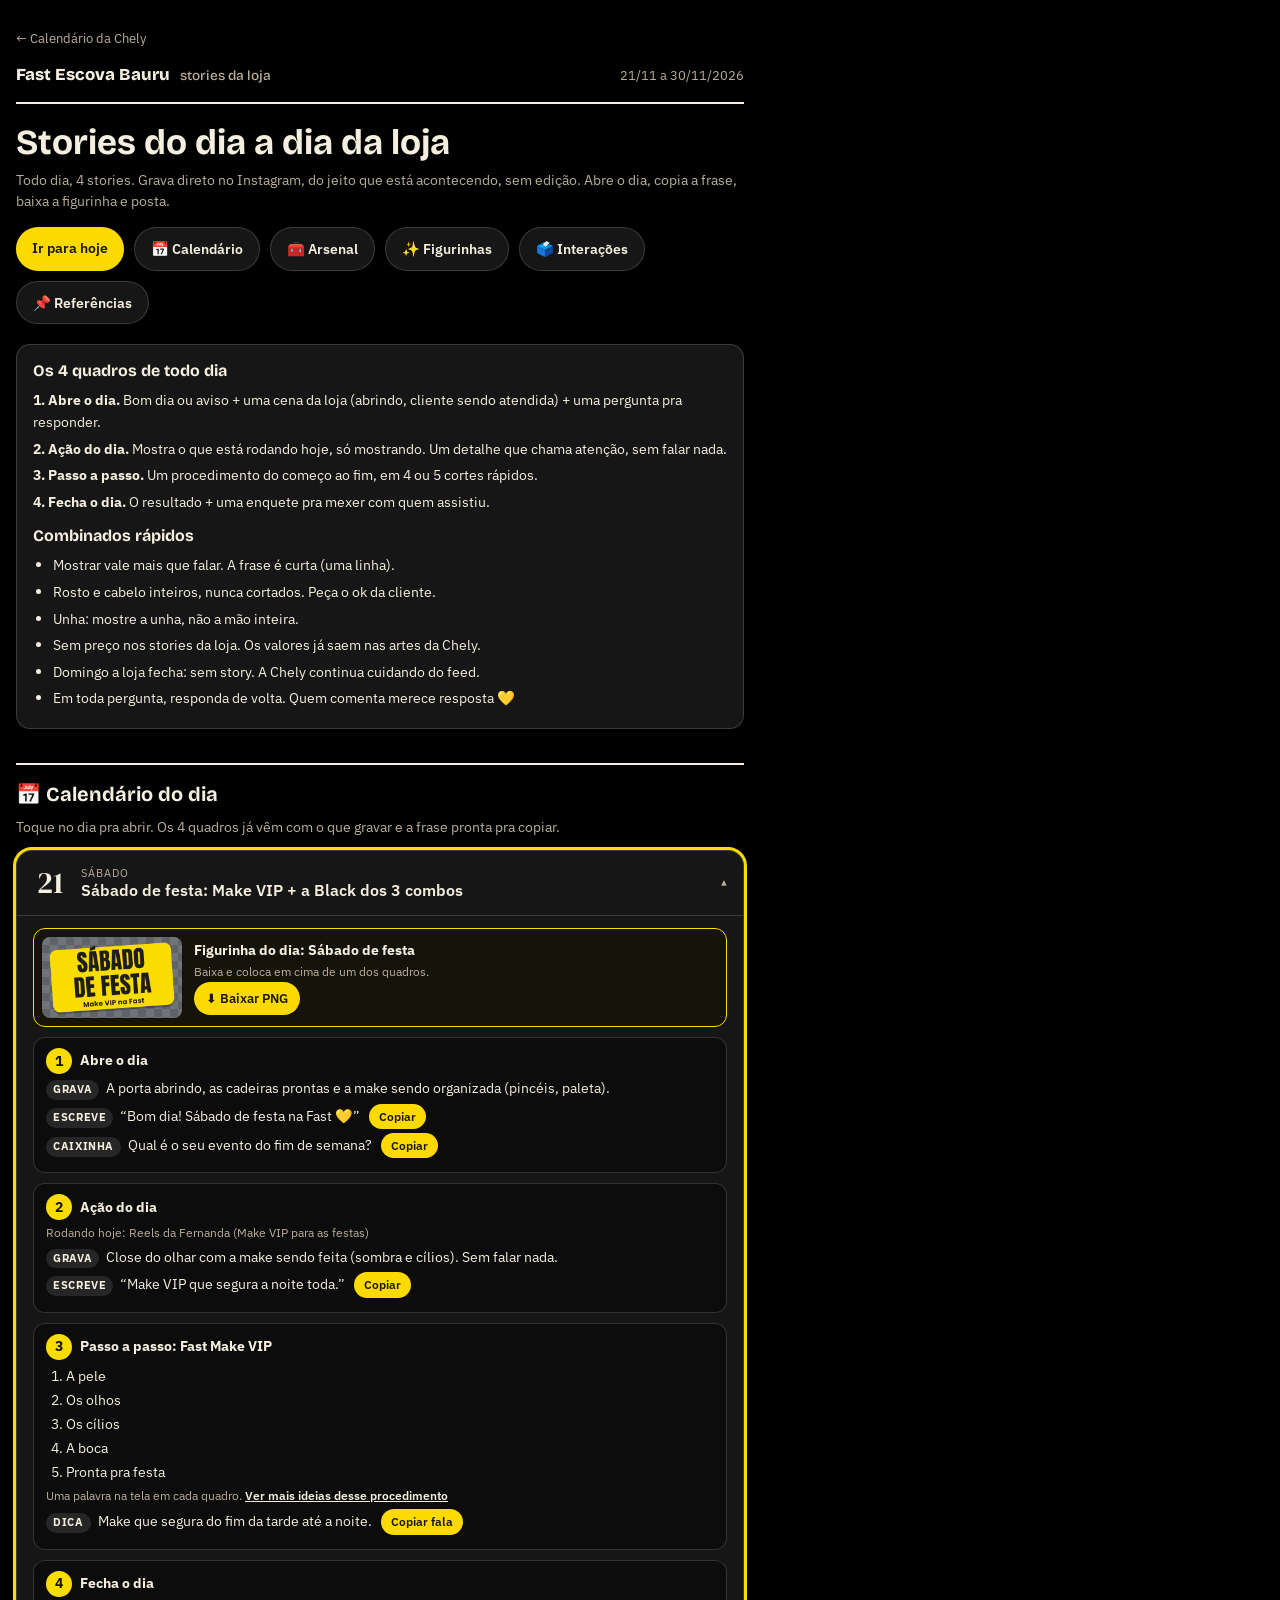
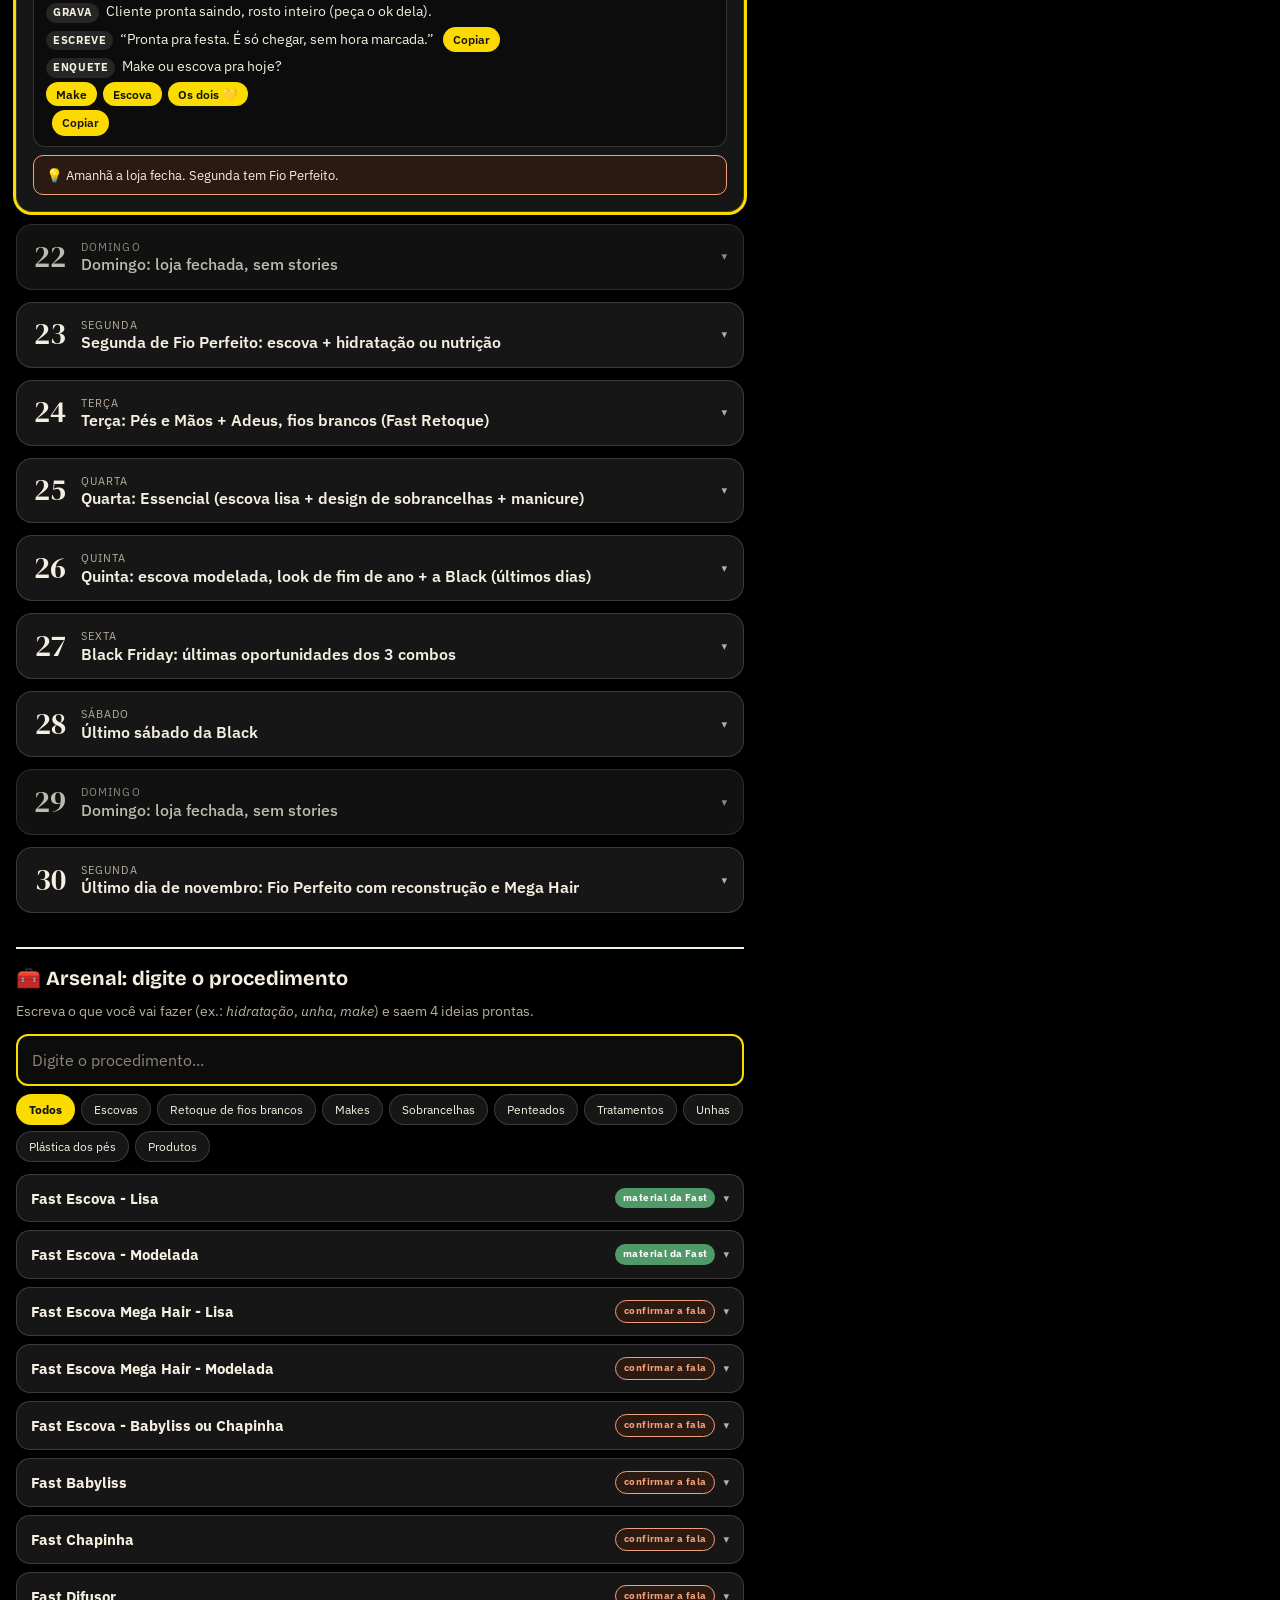
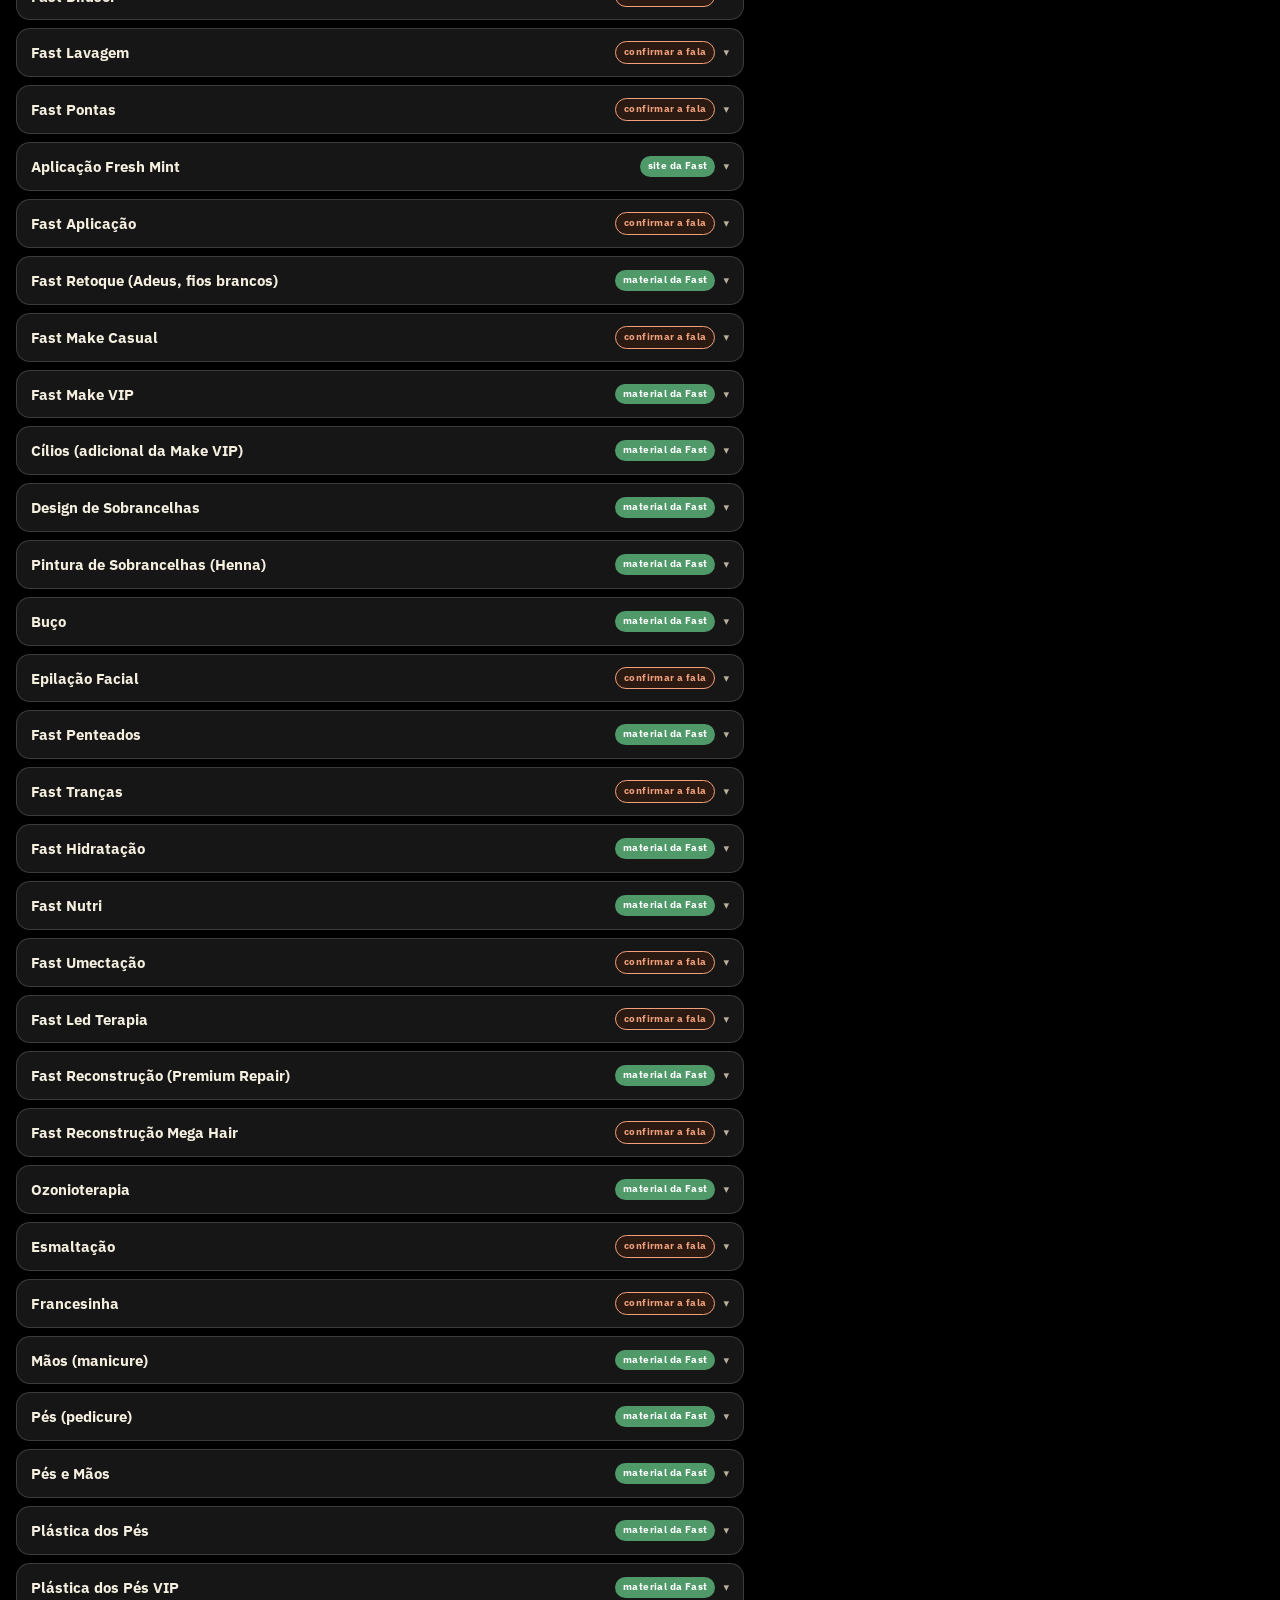
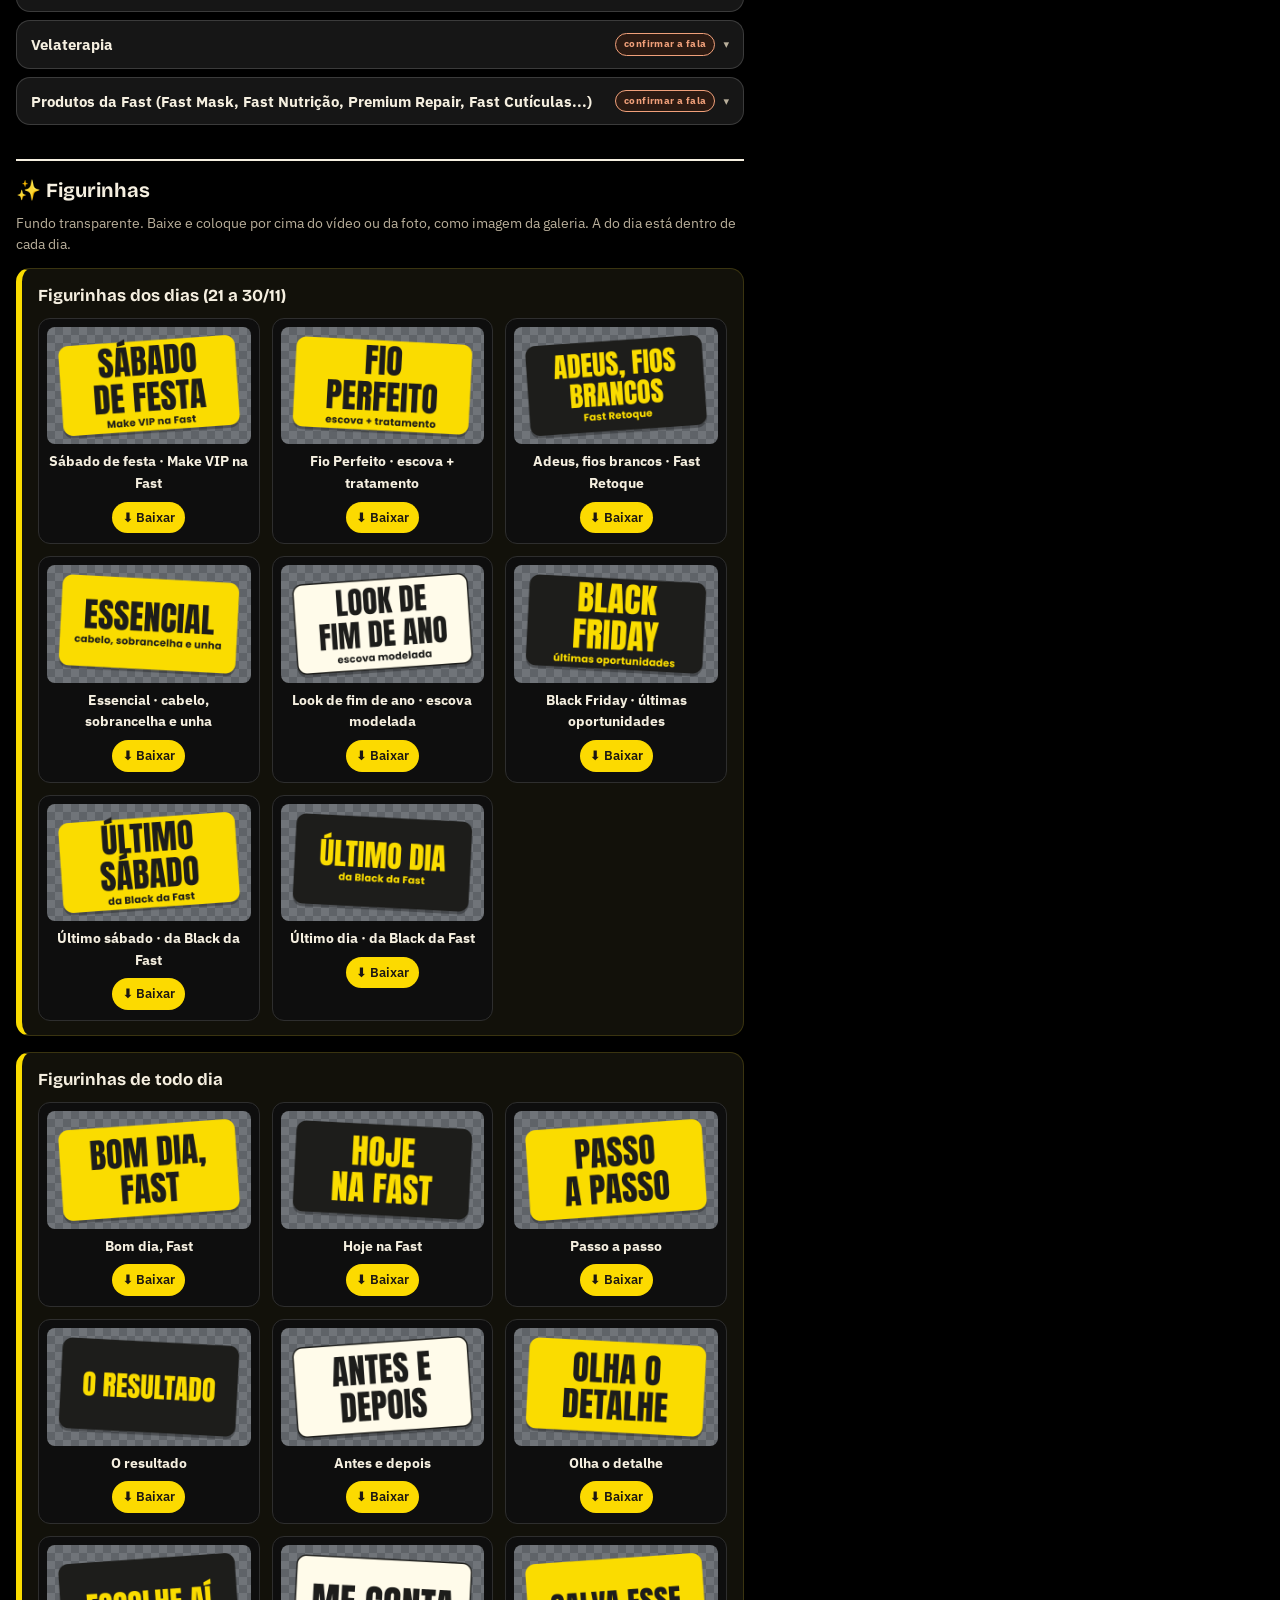
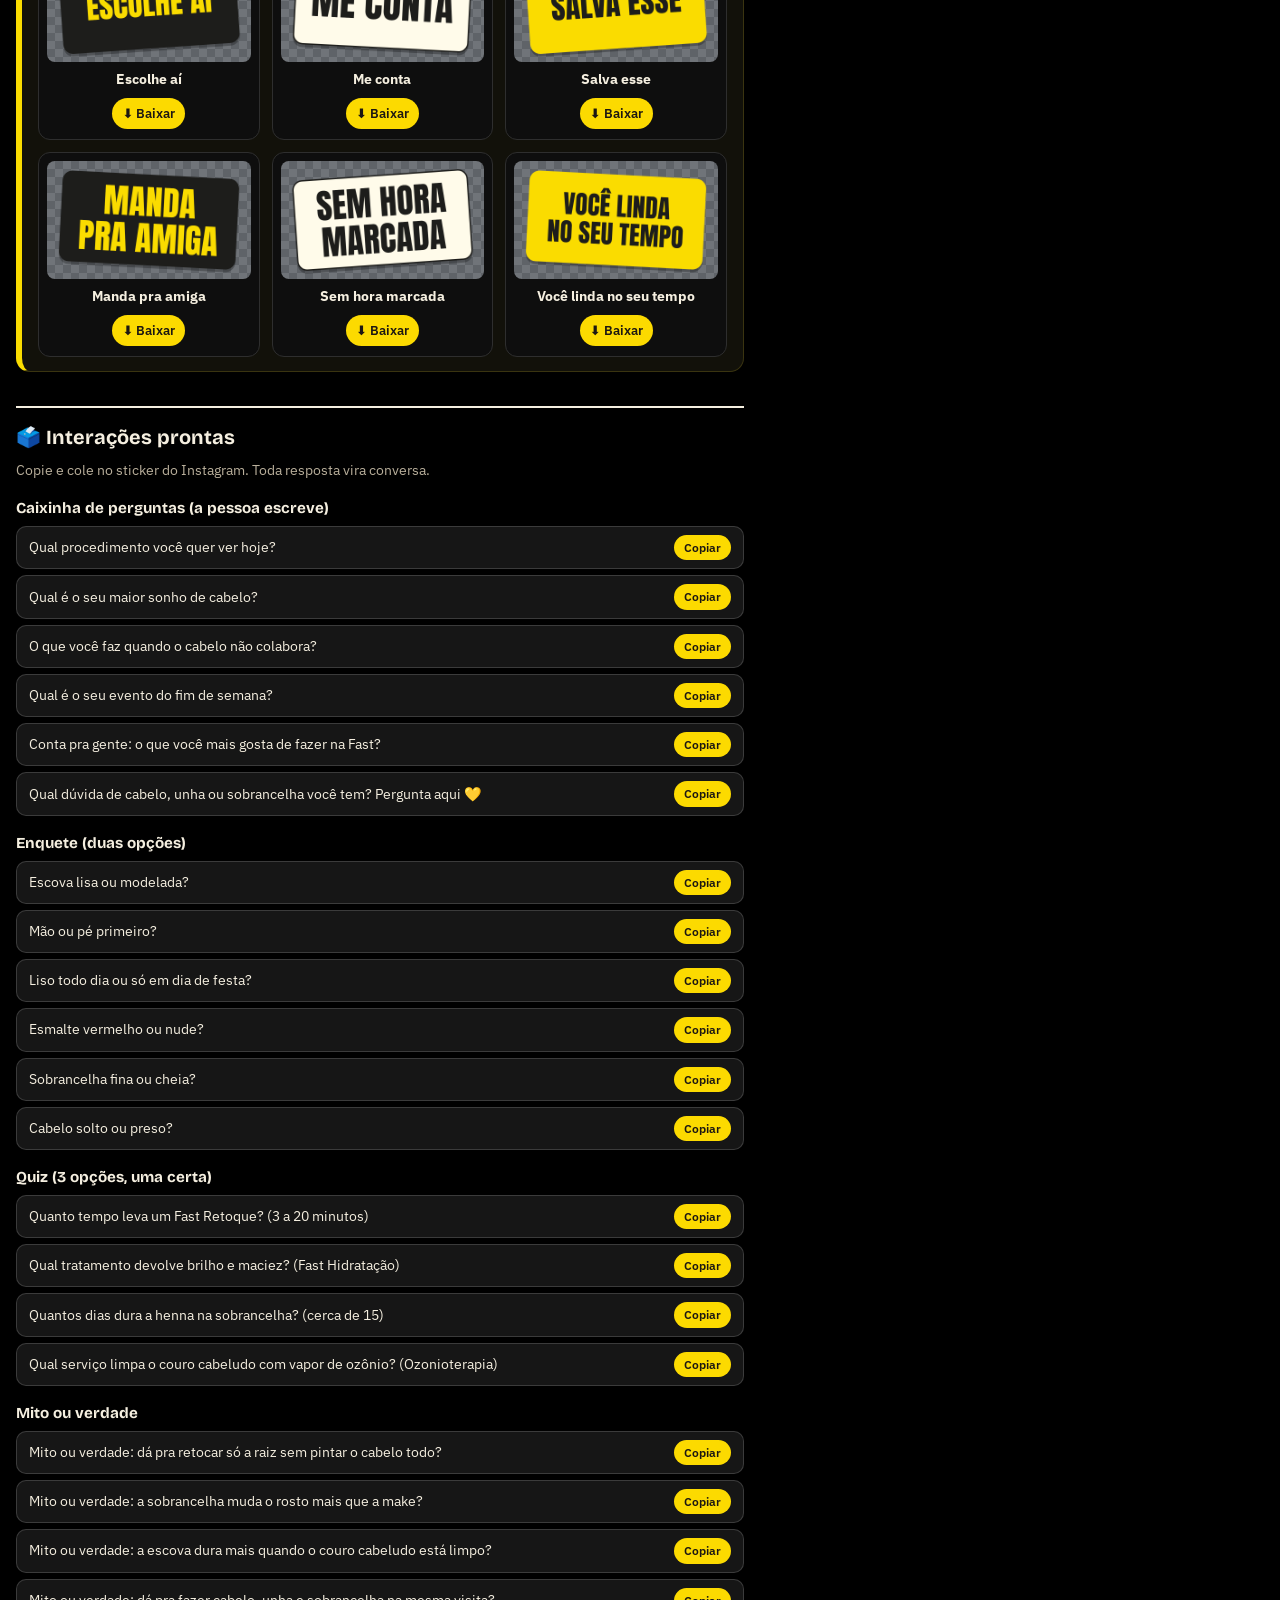
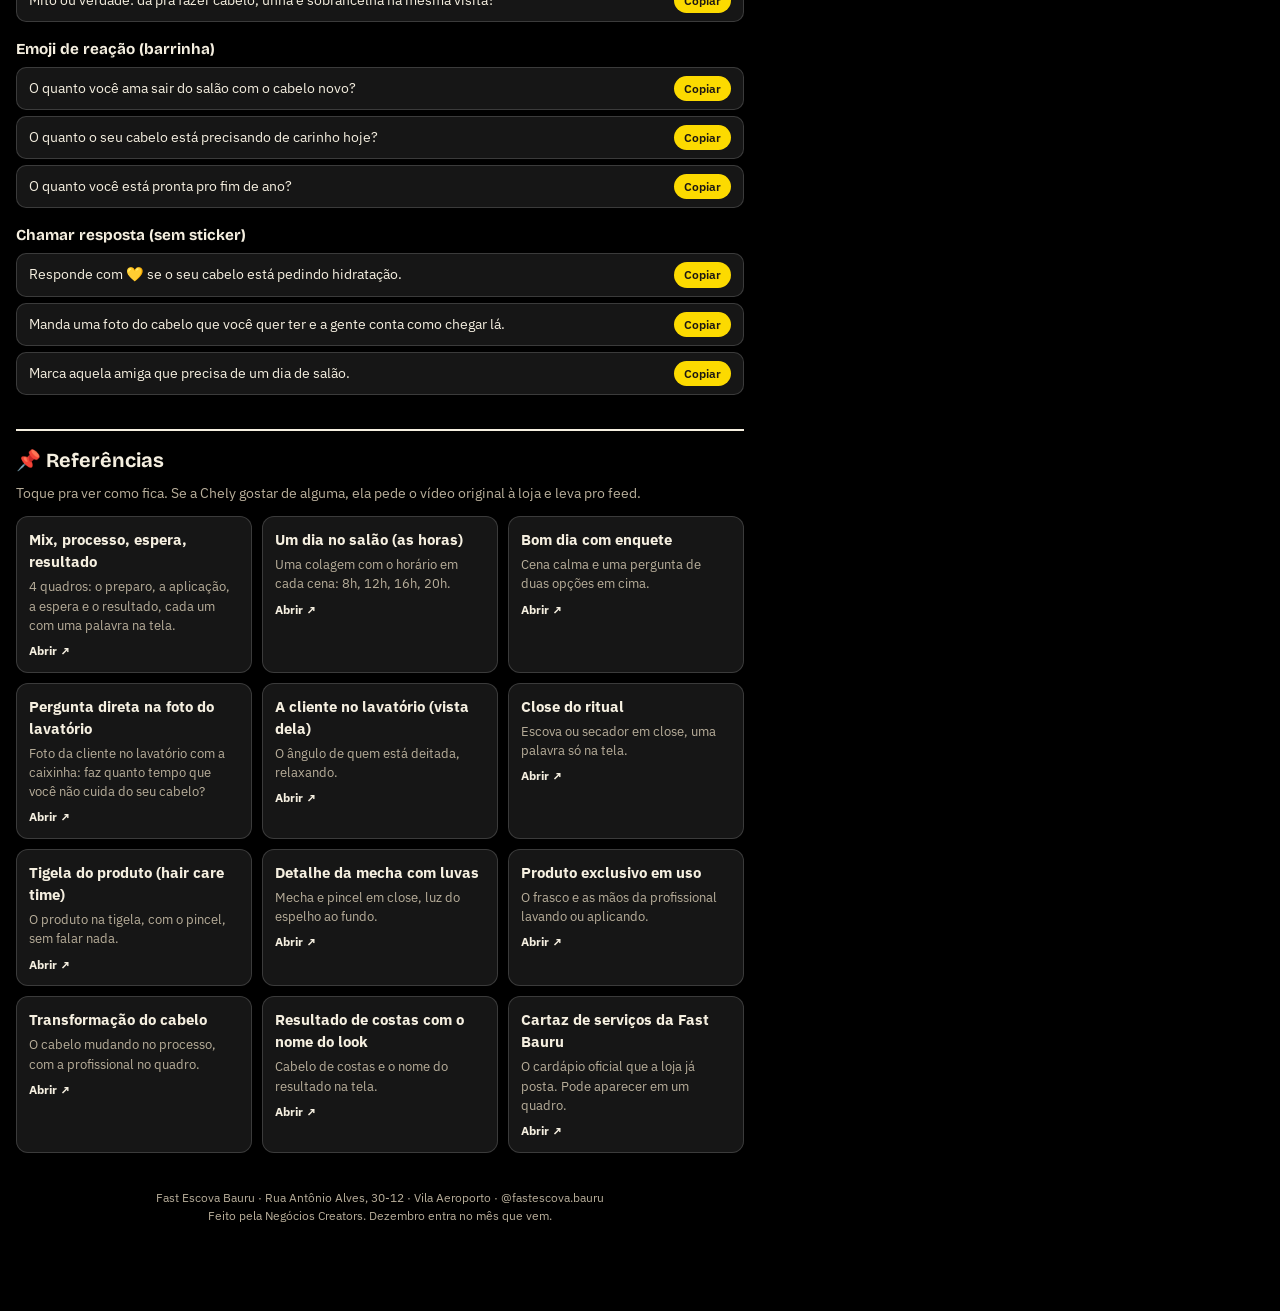
==== commit e10ffe17: "Stories da loja: tema preto e fundo quadriculado nas figurinhas Co-Authored-By: Claude Sonnet 5.5 <n" ====
--- a/stories/index.html
+++ b/stories/index.html
@@ -42,6 +42,28 @@
 a.lk{color:var(--ink);font-weight:600}
 .s-domingo .dtxt b{font-weight:500}
 .stories .dtxt b{white-space:normal;line-height:1.25}
+/* ===== tema preto (sempre, qualquer aparelho) ===== */
+:root{color-scheme:dark}
+body{--ink:#F5EFE0;--ink-soft:#B9AF9B;--cream:#0C0C0C;--cream-2:#161616;--cream-3:#262626;--surface:#000;--text:#F5EFE0;--line:rgba(255,255,255,.16);
+ --warn:#F0A07A;--warn-bg:#2b1a12;--good:#4F9A68;--shadow:0 1px 2px rgba(0,0,0,.6);background:#000;color:#F5EFE0}
+.day.hoje{outline-color:#FADC00}
+.figdia{background:#15130A;border-color:#FADC00;color:#F5EFE0}
+section.stkp{background:#12110A;border:1px solid #3a3410;border-left:6px solid #FADC00;color:#F5EFE0}
+.stk{background:#0E0E0E;border-color:#2e2e2e}
+.stk-bg{background:repeating-conic-gradient(#5f6368 0 25%,#707479 0 50%) 0 0/16px 16px}
+.stk-n{color:#F5EFE0}
+.dl.sm.alt{background:#0E0E0E;color:#F5EFE0;border-color:#F5EFE0}
+.chip{background:#161616;color:#F5EFE0}.chip.on{background:#FADC00;color:#111}
+a.rf{background:#262626;color:#F5EFE0}
+.b-black{background:#FADC00;color:#111}
+.qn{background:#FADC00;color:#111}
+.ops span{background:#FADC00;color:#111}
+.lb{background:#262626;color:#F5EFE0}
+.box.al{background:#2b1a12;color:#F5EFE0;border-color:#F0A07A}
+#q{border-color:#FADC00;background:#0C0C0C;color:#F5EFE0}
+#q::placeholder{color:#8f8677}
+.mast{border-bottom-color:#F5EFE0}
+h2.sec{border-top-color:#F5EFE0}
 </style></head><body>
 <div class="page stories">
 <a class="back" href="../">← Calendário da Chely</a>
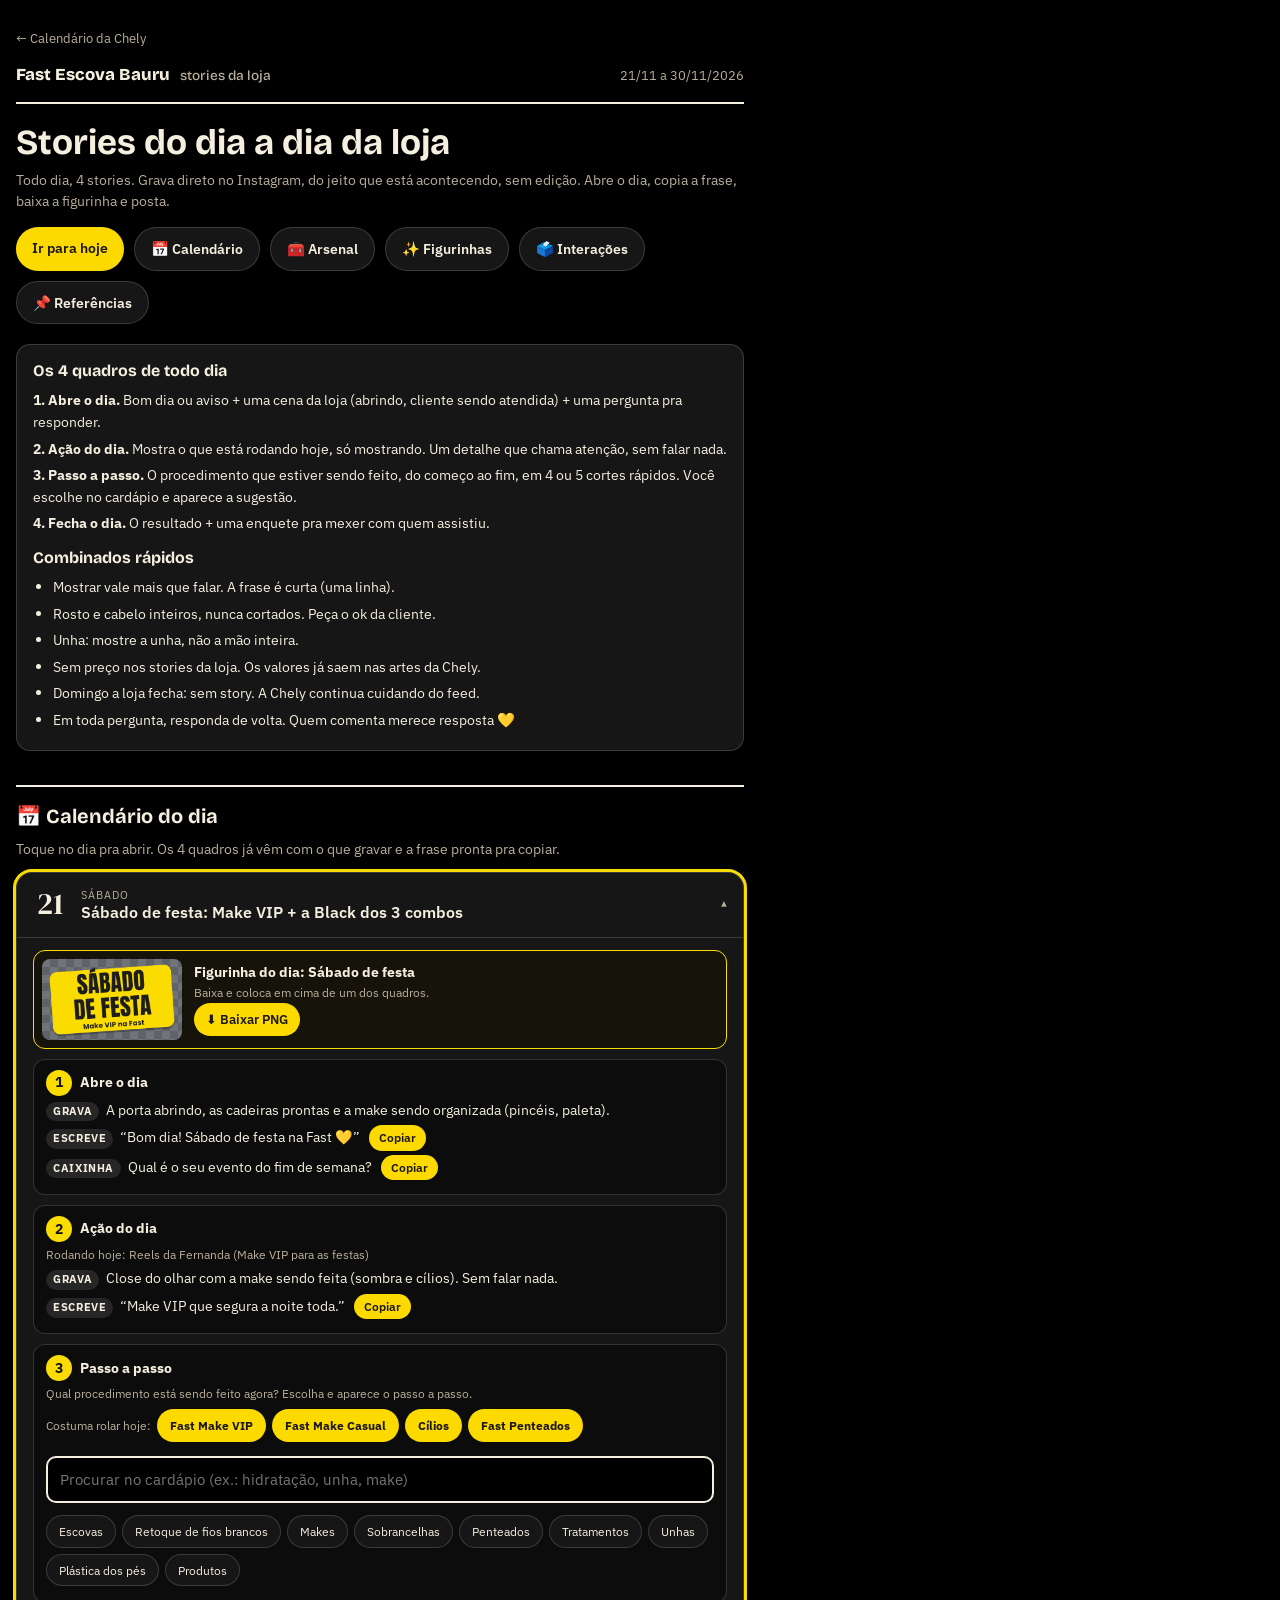
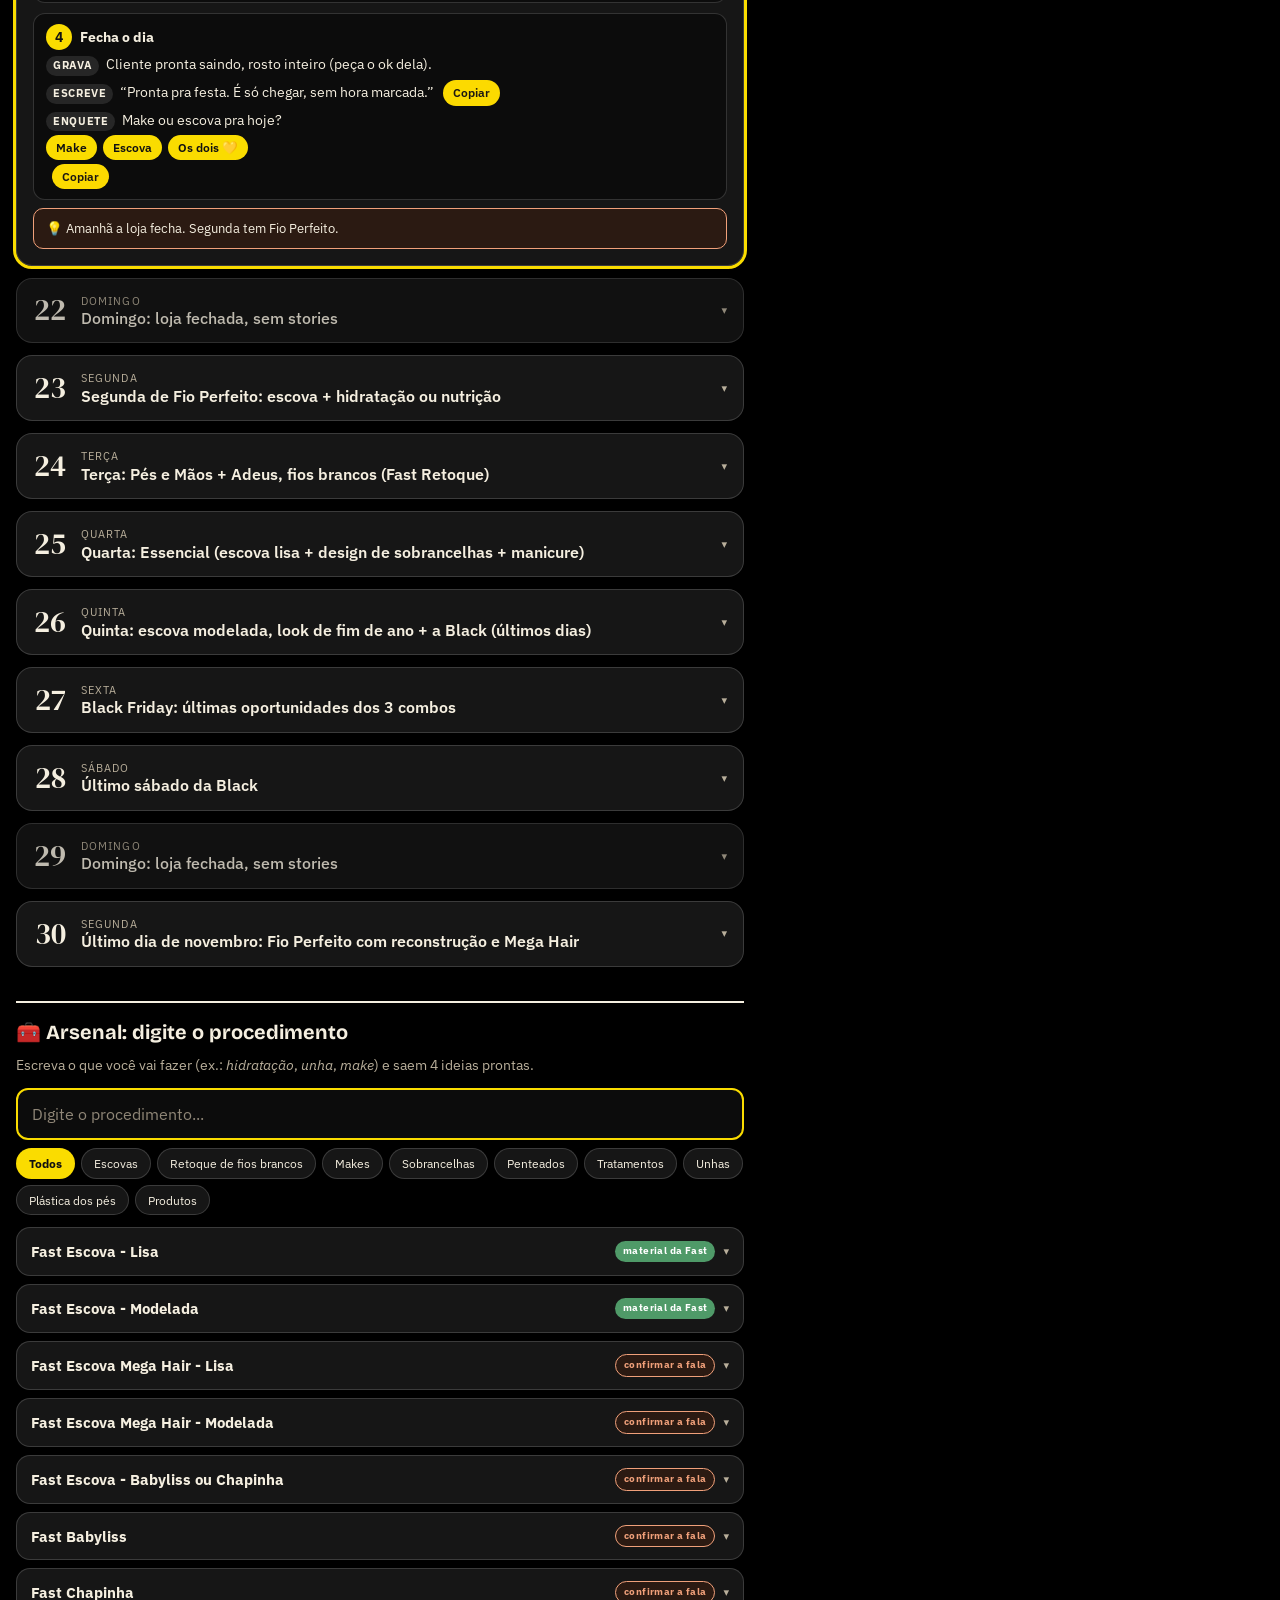
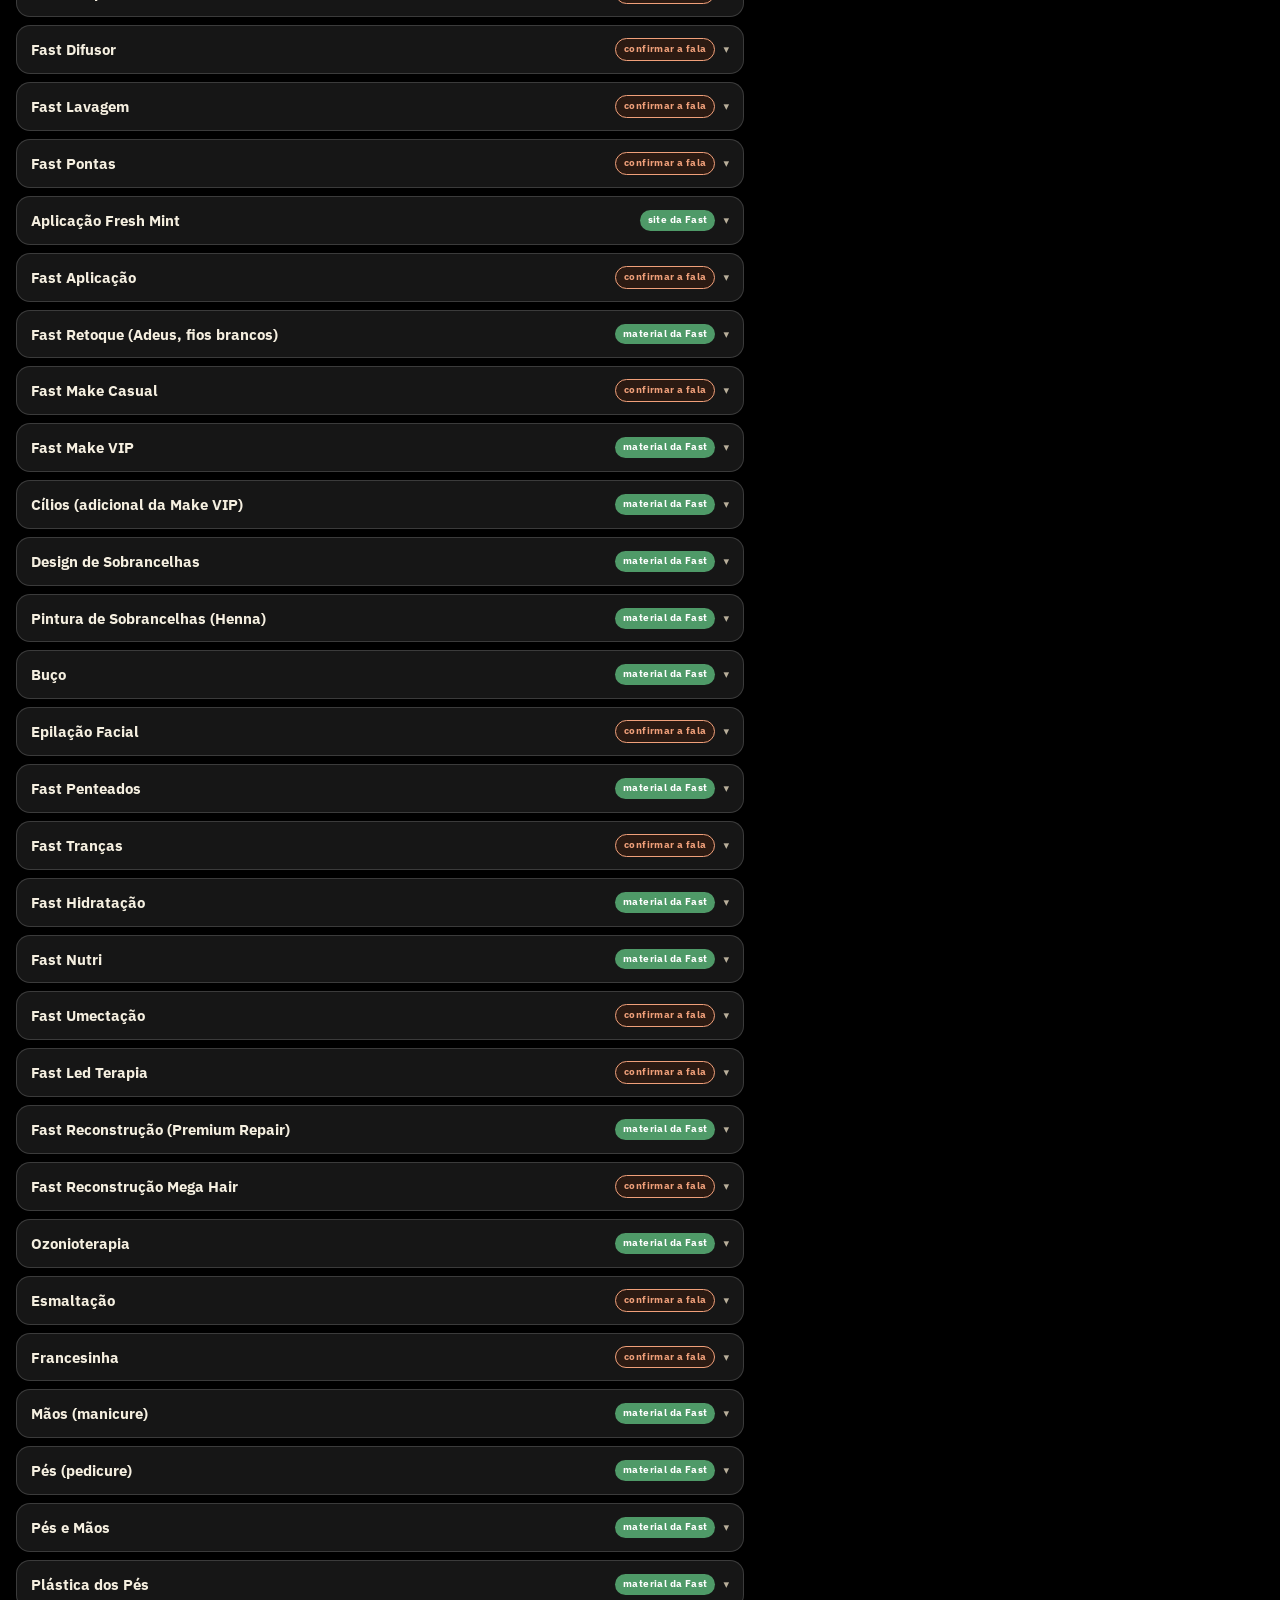
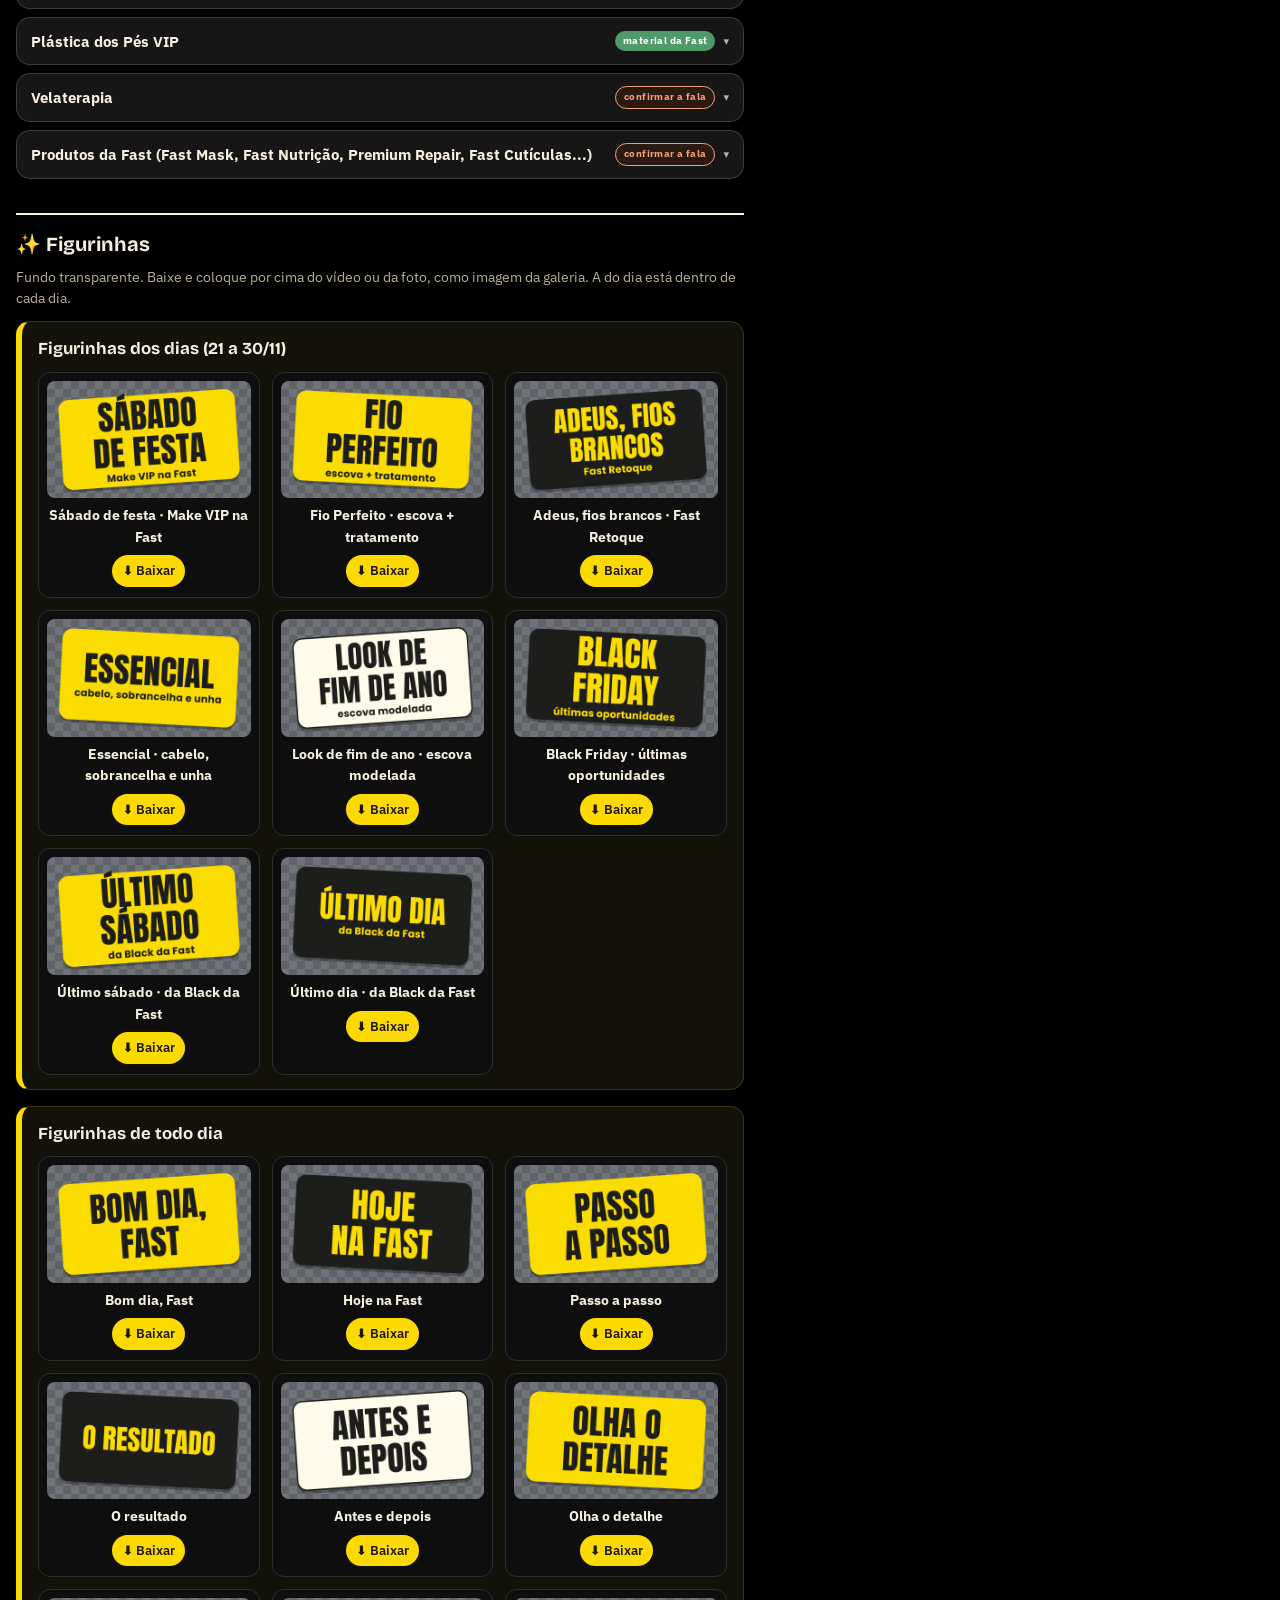
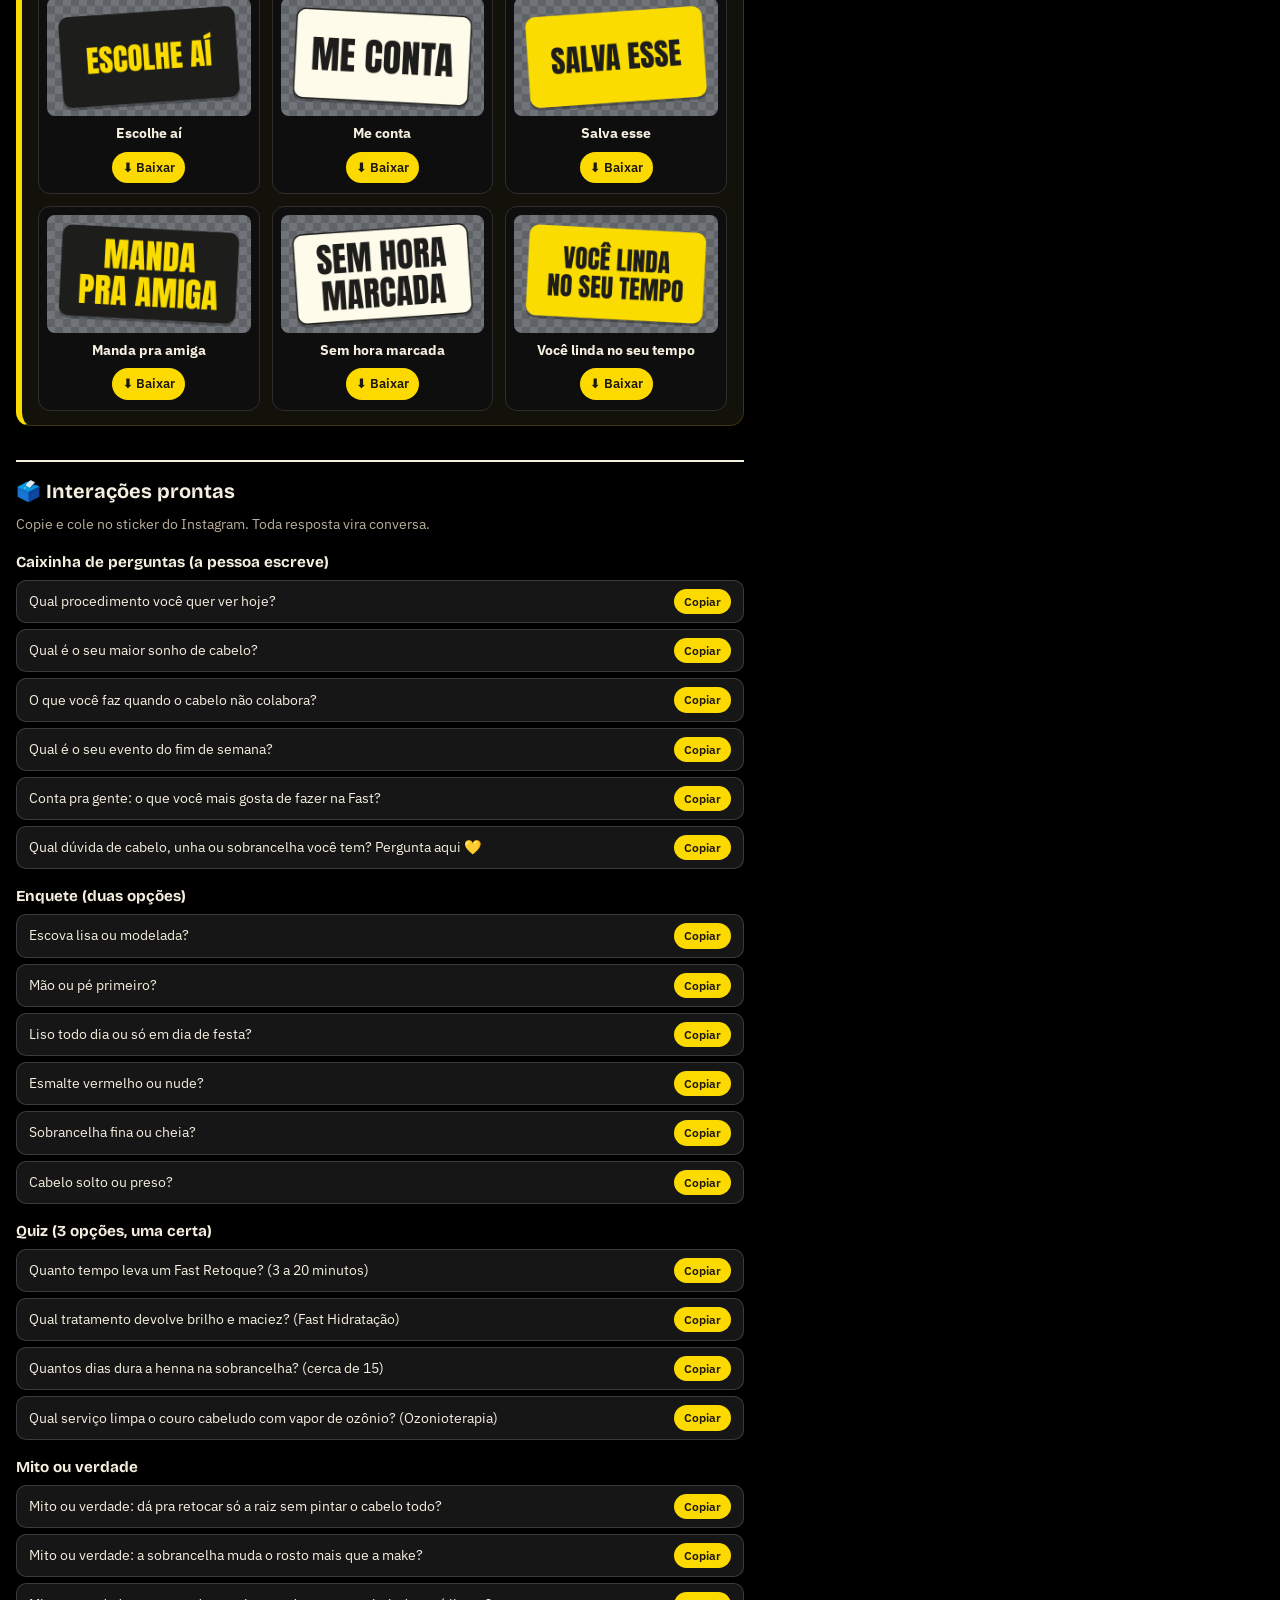
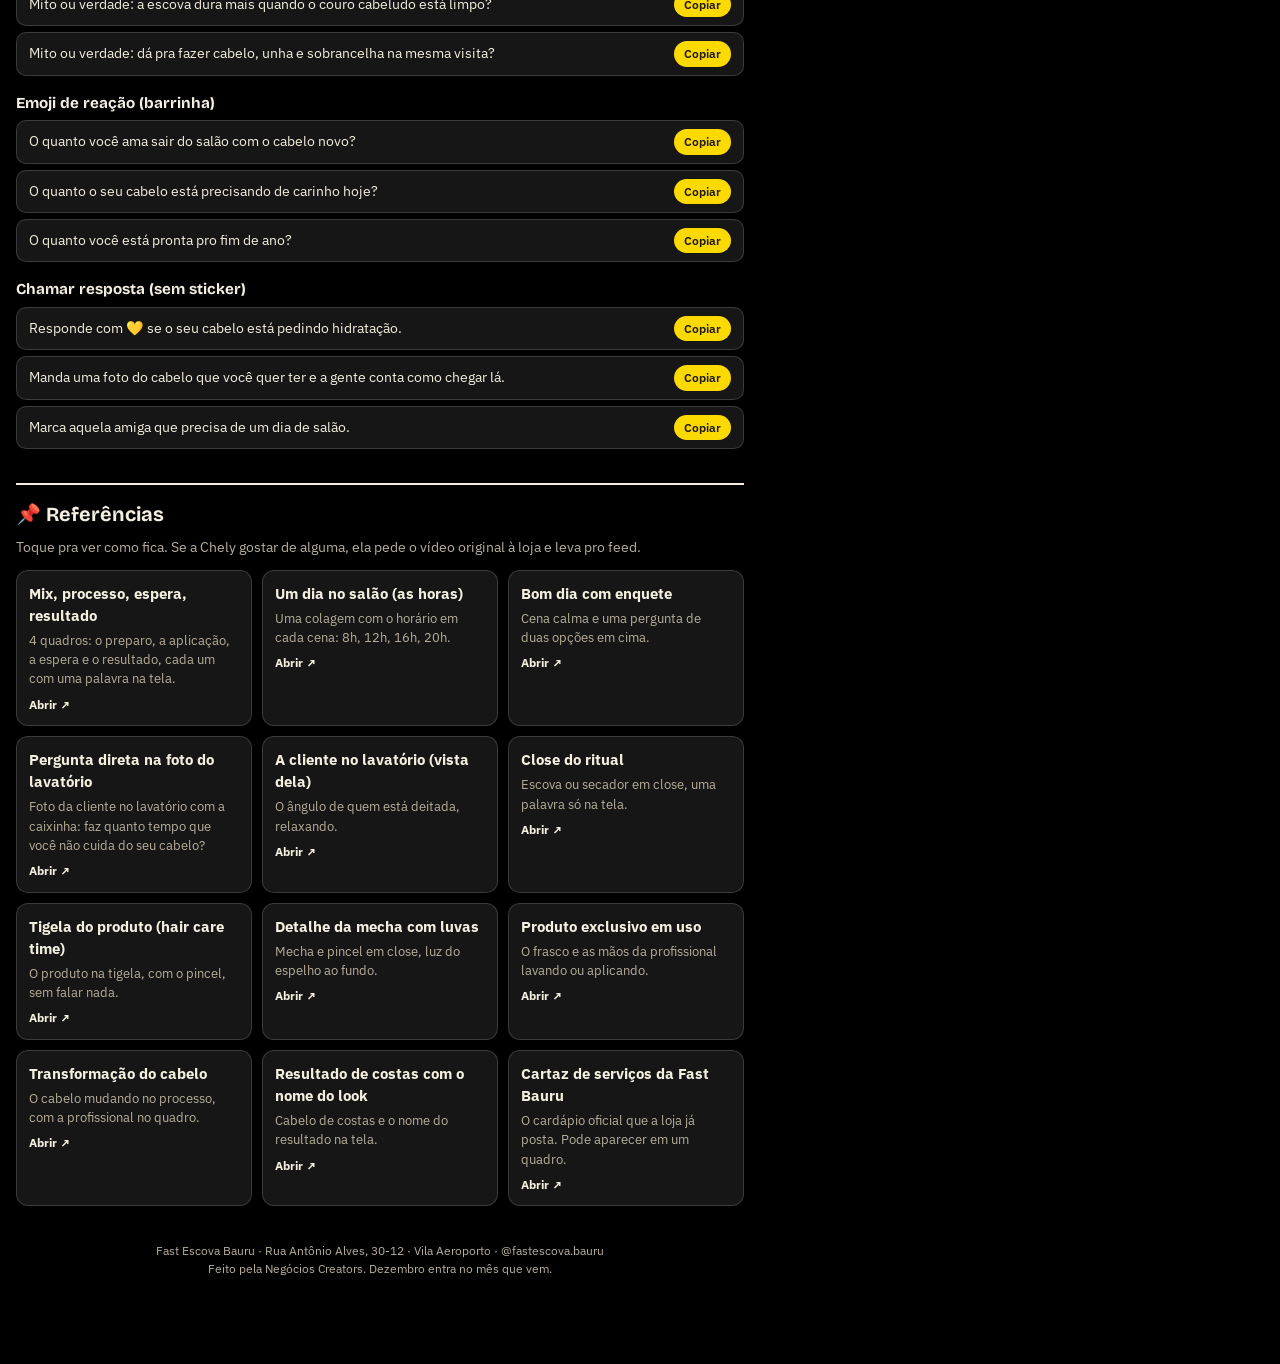
==== commit 25da20eb: "Stories da loja: quadro 3 vira seletor de procedimento do cardapio Co-Authored-By: Claude Sonnet 5.5" ====
--- a/stories/index.html
+++ b/stories/index.html
@@ -42,6 +42,17 @@
 a.lk{color:var(--ink);font-weight:600}
 .s-domingo .dtxt b{font-weight:500}
 .stories .dtxt b{white-space:normal;line-height:1.25}
+/* ===== seletor de procedimento (quadro 3) ===== */
+.pick .pq{width:100%;font:inherit;font-size:.95rem;padding:10px 12px;border:2px solid var(--ink);border-radius:10px;background:var(--surface);color:var(--text);margin:8px 0 6px}
+.psug,.pgs{display:flex;flex-wrap:wrap;gap:6px;align-items:center;margin:6px 0}
+button.po,button.pg,button.ptroca{font:inherit;font-size:.78rem;cursor:pointer;border-radius:999px;padding:6px 12px;border:1px solid var(--line);background:var(--cream-2);color:var(--ink)}
+button.po.sg{background:var(--gold-bright);color:#1C1712;border-color:transparent;font-weight:700}
+button.pg.on{background:var(--gold-bright);color:#1C1712;font-weight:700;border-color:transparent}
+.plist{display:flex;flex-wrap:wrap;gap:6px;margin:6px 0;max-height:220px;overflow:auto}
+.plist:empty{display:none}
+.pres{background:var(--cream-2);border:1px solid var(--gold-bright);border-radius:12px;padding:10px 12px;margin-top:8px}
+.pres h4{margin:0 0 4px;font-size:.95rem}
+.pick .vz{font-size:.8rem;color:var(--warn);margin:6px 0}
 /* ===== tema preto (sempre, qualquer aparelho) ===== */
 :root{color-scheme:dark}
 body{--ink:#F5EFE0;--ink-soft:#B9AF9B;--cream:#0C0C0C;--cream-2:#161616;--cream-3:#262626;--surface:#000;--text:#F5EFE0;--line:rgba(255,255,255,.16);
@@ -72,7 +83,7 @@
 <p class="lead">Todo dia, 4 stories. Grava direto no Instagram, do jeito que está acontecendo, sem edição. Abre o dia, copia a frase, baixa a figurinha e posta.</p>
 <div class="bar"><a class="btn" href="#hoje" id="hoje-btn">Ir para hoje</a><a class="btn alt" href="#calendario">📅 Calendário</a><a class="btn alt" href="#arsenal">🧰 Arsenal</a><a class="btn alt" href="#figurinhas">✨ Figurinhas</a><a class="btn alt" href="#interacoes">🗳️ Interações</a><a class="btn alt" href="#referencias">📌 Referências</a></div>
 
-<section class="combinados"><h2 style="font-size:1rem;margin-bottom:6px">Os 4 quadros de todo dia</h2><ol style="list-style:none;padding:0"><li><b>1. Abre o dia.</b> Bom dia ou aviso + uma cena da loja (abrindo, cliente sendo atendida) + uma pergunta pra responder.</li><li><b>2. Ação do dia.</b> Mostra o que está rodando hoje, só mostrando. Um detalhe que chama atenção, sem falar nada.</li><li><b>3. Passo a passo.</b> Um procedimento do começo ao fim, em 4 ou 5 cortes rápidos.</li><li><b>4. Fecha o dia.</b> O resultado + uma enquete pra mexer com quem assistiu.</li></ol>
+<section class="combinados"><h2 style="font-size:1rem;margin-bottom:6px">Os 4 quadros de todo dia</h2><ol style="list-style:none;padding:0"><li><b>1. Abre o dia.</b> Bom dia ou aviso + uma cena da loja (abrindo, cliente sendo atendida) + uma pergunta pra responder.</li><li><b>2. Ação do dia.</b> Mostra o que está rodando hoje, só mostrando. Um detalhe que chama atenção, sem falar nada.</li><li><b>3. Passo a passo.</b> O procedimento que estiver sendo feito, do começo ao fim, em 4 ou 5 cortes rápidos. Você escolhe no cardápio e aparece a sugestão.</li><li><b>4. Fecha o dia.</b> O resultado + uma enquete pra mexer com quem assistiu.</li></ol>
 <h2 style="font-size:1rem;margin:12px 0 4px">Combinados rápidos</h2><ul>
 <li>Mostrar vale mais que falar. A frase é curta (uma linha).</li>
 <li>Rosto e cabelo inteiros, nunca cortados. Peça o ok da cliente.</li>
@@ -83,7 +94,7 @@
 
 <h2 class="sec" id="calendario">📅 Calendário do dia</h2>
 <p class="sub">Toque no dia pra abrir. Os 4 quadros já vêm com o que gravar e a frase pronta pra copiar.</p>
-<details class="day" data-date="2026-11-21" id="d-2026-11-21"><summary><span class="dnum">21</span><span class="dtxt"><small>SÁBADO</small><b>Sábado de festa: Make VIP + a Black dos 3 combos</b></span><span class="chev">▾</span></summary><div class="dbody"><div class="figdia"><div class="stk-bg"><img loading="lazy" src="figurinhas/dia-sabado-de-festa.png" alt="Sábado de festa"></div><div><b>Figurinha do dia: Sábado de festa</b><br><span class="mini">Baixa e coloca em cima de um dos quadros.</span><br><a class="dl sm" href="figurinhas/dia-sabado-de-festa.png" download="fast-sabado-de-festa.png">⬇ Baixar PNG</a></div></div><div class="quads"><div class="quad"><div class="qh"><span class="qn">1</span><b>Abre o dia</b></div><p><span class="lb">Grava</span> A porta abrindo, as cadeiras prontas e a make sendo organizada (pincéis, paleta).</p><p><span class="lb">Escreve</span> “Bom dia! Sábado de festa na Fast 💛” <button class="copy" type="button" data-t="Bom dia! Sábado de festa na Fast 💛">Copiar</button></p><p><span class="lb">Caixinha</span> Qual é o seu evento do fim de semana? <button class="copy" type="button" data-t="Qual é o seu evento do fim de semana?">Copiar</button></p></div><div class="quad"><div class="qh"><span class="qn">2</span><b>Ação do dia</b></div><p class="mini">Rodando hoje: Reels da Fernanda (Make VIP para as festas)</p><p><span class="lb">Grava</span> Close do olhar com a make sendo feita (sombra e cílios). Sem falar nada.</p><p><span class="lb">Escreve</span> “Make VIP que segura a noite toda.” <button class="copy" type="button" data-t="Make VIP que segura a noite toda.">Copiar</button></p></div><div class="quad"><div class="qh"><span class="qn">3</span><b>Passo a passo: Fast Make VIP</b></div><ol class="st"><li>A pele</li><li>Os olhos</li><li>Os cílios</li><li>A boca</li><li>Pronta pra festa</li></ol><p class="mini">Uma palavra na tela em cada quadro. <a href="#p-make-vip" class="lk" data-open="p-make-vip">Ver mais ideias desse procedimento</a></p><p><span class="lb">Dica</span> Make que segura do fim da tarde até a noite. <button class="copy" type="button" data-t="Make que segura do fim da tarde até a noite.">Copiar fala</button></p></div><div class="quad"><div class="qh"><span class="qn">4</span><b>Fecha o dia</b></div><p><span class="lb">Grava</span> Cliente pronta saindo, rosto inteiro (peça o ok dela).</p><p><span class="lb">Escreve</span> “Pronta pra festa. É só chegar, sem hora marcada.” <button class="copy" type="button" data-t="Pronta pra festa. É só chegar, sem hora marcada.">Copiar</button></p><p><span class="lb">Enquete</span> Make ou escova pra hoje?</p><p class="ops"><span>Make</span><span>Escova</span><span>Os dois 💛</span></p><button class="copy" type="button" data-t="Make ou escova pra hoje?  (Make / Escova / Os dois 💛)">Copiar</button></div></div><div class="box al">💡 Amanhã a loja fecha. Segunda tem Fio Perfeito.</div></div></details><details class="day s-domingo" data-date="2026-11-22"><summary><span class="dnum">22</span><span class="dtxt"><small>DOMINGO</small><b>Domingo: loja fechada, sem stories</b></span><span class="chev">▾</span></summary><div class="dbody"><p>A loja fecha aos domingos. Hoje não tem story (nem feed). Descanso! 💛</p></div></details><details class="day" data-date="2026-11-23" id="d-2026-11-23"><summary><span class="dnum">23</span><span class="dtxt"><small>SEGUNDA</small><b>Segunda de Fio Perfeito: escova + hidratação ou nutrição</b></span><span class="chev">▾</span></summary><div class="dbody"><div class="figdia"><div class="stk-bg"><img loading="lazy" src="figurinhas/dia-fio-perfeito.png" alt="Fio Perfeito"></div><div><b>Figurinha do dia: Fio Perfeito</b><br><span class="mini">Baixa e coloca em cima de um dos quadros.</span><br><a class="dl sm" href="figurinhas/dia-fio-perfeito.png" download="fast-fio-perfeito.png">⬇ Baixar PNG</a></div></div><div class="quads"><div class="quad"><div class="qh"><span class="qn">1</span><b>Abre o dia</b></div><p><span class="lb">Grava</span> Cadeiras vazias e luz da manhã, ou a primeira cliente chegando.</p><p><span class="lb">Escreve</span> “Bom dia! Começou a semana. Cabelo em dia? 💛” <button class="copy" type="button" data-t="Bom dia! Começou a semana. Cabelo em dia? 💛">Copiar</button></p><p><span class="lb">Caixinha</span> Como está o seu cabelo hoje? (seco, oleoso, com frizz...) <button class="copy" type="button" data-t="Como está o seu cabelo hoje? (seco, oleoso, com frizz...)">Copiar</button></p></div><div class="quad"><div class="qh"><span class="qn">2</span><b>Ação do dia</b></div><p class="mini">Rodando hoje: Plano da segunda + os 3 combos da Black</p><p><span class="lb">Grava</span> Hidratação sendo espalhada mecha por mecha e depois a escova. Sem falar nada.</p><p><span class="lb">Escreve</span> “Segunda de Fio Perfeito: escova + tratamento.” <button class="copy" type="button" data-t="Segunda de Fio Perfeito: escova + tratamento.">Copiar</button></p></div><div class="quad"><div class="qh"><span class="qn">3</span><b>Passo a passo: Fast Hidratação</b></div><ol class="st"><li>O cabelo antes, opaco</li><li>A máscara mecha por mecha</li><li>O tempo de ação</li><li>O enxágue</li><li>O cabelo macio e brilhando</li></ol><p class="mini">Uma palavra na tela em cada quadro. <a href="#p-hidratacao" class="lk" data-open="p-hidratacao">Ver mais ideias desse procedimento</a></p><p><span class="lb">Dica</span> Devolve maciez, brilho e aquele aspecto saudável. <button class="copy" type="button" data-t="Devolve maciez, brilho e aquele aspecto saudável.">Copiar fala</button></p></div><div class="quad"><div class="qh"><span class="qn">4</span><b>Fecha o dia</b></div><p><span class="lb">Grava</span> Cabelo balançando, rosto inteiro.</p><p><span class="lb">Escreve</span> “Brilho de quem cuidou.” <button class="copy" type="button" data-t="Brilho de quem cuidou.">Copiar</button></p><p><span class="lb">Enquete</span> Seu cabelo pede hidratação ou nutrição?</p><p class="ops"><span>Hidratação</span><span>Nutrição</span><span>Não sei</span></p><button class="copy" type="button" data-t="Seu cabelo pede hidratação ou nutrição?  (Hidratação / Nutrição / Não sei)">Copiar</button></div></div><div class="box al">💡 Se a cliente fizer nutrição, use o passo a passo da Fast Nutri no Arsenal.</div></div></details><details class="day" data-date="2026-11-24" id="d-2026-11-24"><summary><span class="dnum">24</span><span class="dtxt"><small>TERÇA</small><b>Terça: Pés e Mãos + Adeus, fios brancos (Fast Retoque)</b></span><span class="chev">▾</span></summary><div class="dbody"><div class="figdia"><div class="stk-bg"><img loading="lazy" src="figurinhas/dia-adeus-fios-brancos.png" alt="Adeus, fios brancos"></div><div><b>Figurinha do dia: Adeus, fios brancos</b><br><span class="mini">Baixa e coloca em cima de um dos quadros.</span><br><a class="dl sm" href="figurinhas/dia-adeus-fios-brancos.png" download="fast-adeus-fios-brancos.png">⬇ Baixar PNG</a></div></div><div class="quads"><div class="quad"><div class="qh"><span class="qn">1</span><b>Abre o dia</b></div><p><span class="lb">Grava</span> Bancada de unhas arrumada e esmaltes à mostra.</p><p><span class="lb">Escreve</span> “Bom dia! Terça é dia de unha e de fio branco no lugar.” <button class="copy" type="button" data-t="Bom dia! Terça é dia de unha e de fio branco no lugar.">Copiar</button></p><p><span class="lb">Caixinha</span> Mão ou pé: o que você deixa pra depois? <button class="copy" type="button" data-t="Mão ou pé: o que você deixa pra depois?">Copiar</button></p></div><div class="quad"><div class="qh"><span class="qn">2</span><b>Ação do dia</b></div><p class="mini">Rodando hoje: Pés e Mãos R$ 65 + Fast Retoque</p><p><span class="lb">Grava</span> Close na unha com esmaltação bem feita e a cutícula pronta. Só a unha, não a mão inteira.</p><p><span class="lb">Escreve</span> “Mão e pé no mesmo dia.” <button class="copy" type="button" data-t="Mão e pé no mesmo dia.">Copiar</button></p></div><div class="quad"><div class="qh"><span class="qn">3</span><b>Passo a passo: Fast Retoque</b></div><ol class="st"><li>A raiz antes, na risca</li><li>O produto sendo preparado na tigela</li><li>Aplicação só nos fios brancos</li><li>Lavagem</li><li>A raiz depois</li></ol><p class="mini">Uma palavra na tela em cada quadro. <a href="#p-fast-retoque" class="lk" data-open="p-fast-retoque">Ver mais ideias desse procedimento</a></p><p><span class="lb">Dica</span> Colore só os fios brancos da raiz, de 3 a 20 minutos, resultado natural. O resto da cor fica como está. Exclusivo da rede. <button class="copy" type="button" data-t="Colore só os fios brancos da raiz, de 3 a 20 minutos, resultado natural. O resto da cor fica como está. Exclusivo da rede.">Copiar fala</button></p></div><div class="quad"><div class="qh"><span class="qn">4</span><b>Fecha o dia</b></div><p><span class="lb">Grava</span> Antes e depois da raiz, na risca do cabelo.</p><p><span class="lb">Escreve</span> “A raiz do jeitinho que você queria.” <button class="copy" type="button" data-t="A raiz do jeitinho que você queria.">Copiar</button></p><p><span class="lb">Enquete</span> Mito ou verdade: dá pra retocar só a raiz?</p><p class="ops"><span>Mito</span><span>Verdade</span></p><button class="copy" type="button" data-t="Mito ou verdade: dá pra retocar só a raiz?  (Mito / Verdade)">Copiar</button></div></div><div class="box al">💡 A resposta é Verdade: o Fast Retoque colore só os fios brancos da raiz. Conte isso no story seguinte.</div></div></details><details class="day" data-date="2026-11-25" id="d-2026-11-25"><summary><span class="dnum">25</span><span class="dtxt"><small>QUARTA</small><b>Quarta: Essencial (escova lisa + design de sobrancelhas + manicure)</b></span><span class="chev">▾</span></summary><div class="dbody"><div class="figdia"><div class="stk-bg"><img loading="lazy" src="figurinhas/dia-essencial.png" alt="Essencial"></div><div><b>Figurinha do dia: Essencial</b><br><span class="mini">Baixa e coloca em cima de um dos quadros.</span><br><a class="dl sm" href="figurinhas/dia-essencial.png" download="fast-essencial.png">⬇ Baixar PNG</a></div></div><div class="quads"><div class="quad"><div class="qh"><span class="qn">1</span><b>Abre o dia</b></div><p><span class="lb">Grava</span> A loja se enchendo: cadeiras, secadores, movimento.</p><p><span class="lb">Escreve</span> “Bom dia! Hoje tem Essencial: cabelo, sobrancelha e unha.” <button class="copy" type="button" data-t="Bom dia! Hoje tem Essencial: cabelo, sobrancelha e unha.">Copiar</button></p><p><span class="lb">Caixinha</span> Qual dos três você nunca deixa de fazer? <button class="copy" type="button" data-t="Qual dos três você nunca deixa de fazer?">Copiar</button></p></div><div class="quad"><div class="qh"><span class="qn">2</span><b>Ação do dia</b></div><p class="mini">Rodando hoje: Essencial + Pés e Mãos + os 3 combos da Black</p><p><span class="lb">Grava</span> Três cortes rápidos: escova, design de sobrancelhas e manicure acontecendo.</p><p><span class="lb">Escreve</span> “Três cuidados, uma visita só.” <button class="copy" type="button" data-t="Três cuidados, uma visita só.">Copiar</button></p></div><div class="quad"><div class="qh"><span class="qn">3</span><b>Passo a passo: Design de Sobrancelhas</b></div><ol class="st"><li>A sobrancelha antes</li><li>O desenho do formato</li><li>A retirada dos fios</li><li>A sobrancelha pronta</li></ol><p class="mini">Uma palavra na tela em cada quadro. <a href="#p-design-sobrancelhas" class="lk" data-open="p-design-sobrancelhas">Ver mais ideias desse procedimento</a></p><p><span class="lb">Dica</span> Encontra o formato que combina com o seu rosto, não o que está na moda. <button class="copy" type="button" data-t="Encontra o formato que combina com o seu rosto, não o que está na moda.">Copiar fala</button></p></div><div class="quad"><div class="qh"><span class="qn">4</span><b>Fecha o dia</b></div><p><span class="lb">Grava</span> Bastidor da criadora gravando (se vier) ou o resultado de uma cliente do Essencial.</p><p><span class="lb">Escreve</span> “Tudo no mesmo dia, sem hora marcada.” <button class="copy" type="button" data-t="Tudo no mesmo dia, sem hora marcada.">Copiar</button></p><p><span class="lb">Enquete</span> Qual você faz primeiro?</p><p class="ops"><span>Cabelo</span><span>Sobrancelha</span><span>Unha</span></p><button class="copy" type="button" data-t="Qual você faz primeiro?  (Cabelo / Sobrancelha / Unha)">Copiar</button></div></div><div class="box al">💡 Se a criadora gravar hoje, mostre os bastidores no quadro 4.</div></div></details><details class="day" data-date="2026-11-26" id="d-2026-11-26"><summary><span class="dnum">26</span><span class="dtxt"><small>QUINTA</small><b>Quinta: escova modelada, look de fim de ano + a Black (últimos dias)</b></span><span class="chev">▾</span></summary><div class="dbody"><div class="figdia"><div class="stk-bg"><img loading="lazy" src="figurinhas/dia-look-de-fim-de-ano.png" alt="Look de fim de ano"></div><div><b>Figurinha do dia: Look de fim de ano</b><br><span class="mini">Baixa e coloca em cima de um dos quadros.</span><br><a class="dl sm" href="figurinhas/dia-look-de-fim-de-ano.png" download="fast-look-de-fim-de-ano.png">⬇ Baixar PNG</a></div></div><div class="quads"><div class="quad"><div class="qh"><span class="qn">1</span><b>Abre o dia</b></div><p><span class="lb">Grava</span> Uma mecha sendo enrolada na escova, em close, logo cedo.</p><p><span class="lb">Escreve</span> “Bom dia! Fim de ano chegando: qual vai ser o seu look?” <button class="copy" type="button" data-t="Bom dia! Fim de ano chegando: qual vai ser o seu look?">Copiar</button></p><p><span class="lb">Caixinha</span> Liso, ondas ou cachos? <button class="copy" type="button" data-t="Liso, ondas ou cachos?">Copiar</button></p></div><div class="quad"><div class="qh"><span class="qn">2</span><b>Ação do dia</b></div><p class="mini">Rodando hoje: Escova modelada + os 3 combos da Black</p><p><span class="lb">Grava</span> A escova modelada sendo feita: a mecha enrolando e soltando.</p><p><span class="lb">Escreve</span> “Cada mecha com movimento.” <button class="copy" type="button" data-t="Cada mecha com movimento.">Copiar</button></p></div><div class="quad"><div class="qh"><span class="qn">3</span><b>Passo a passo: Fast Escova - Modelada</b></div><ol class="st"><li>Lavagem e secagem</li><li>Mecha por mecha, modelando</li><li>Ondas soltas e brilho</li><li>Cabelo pronto, em movimento</li></ol><p class="mini">Uma palavra na tela em cada quadro. <a href="#p-escova-modelada" class="lk" data-open="p-escova-modelada">Ver mais ideias desse procedimento</a></p><p><span class="lb">Dica</span> Ondas e volume com cara de evento. <button class="copy" type="button" data-t="Ondas e volume com cara de evento.">Copiar fala</button></p></div><div class="quad"><div class="qh"><span class="qn">4</span><b>Fecha o dia</b></div><p><span class="lb">Grava</span> Ondas em movimento, rosto inteiro.</p><p><span class="lb">Escreve</span> “Pronta pra qualquer evento.” <button class="copy" type="button" data-t="Pronta pra qualquer evento.">Copiar</button></p><p><span class="lb">Enquete</span> Qual é o seu look de fim de ano?</p><p class="ops"><span>Liso</span><span>Ondas</span><span>Cachos</span></p><button class="copy" type="button" data-t="Qual é o seu look de fim de ano?  (Liso / Ondas / Cachos)">Copiar</button></div></div><div class="box al">💡 Se a Fast mandar um vídeo melhor de escova modelada no grupo, a Chely usa no feed. Os stories continuam os da loja.</div></div></details><details class="day" data-date="2026-11-27" id="d-2026-11-27"><summary><span class="dnum">27</span><span class="dtxt"><small>SEXTA</small><b>Black Friday: últimas oportunidades dos 3 combos</b></span><span class="chev">▾</span></summary><div class="dbody"><div class="figdia"><div class="stk-bg"><img loading="lazy" src="figurinhas/dia-black-friday.png" alt="Black Friday"></div><div><b>Figurinha do dia: Black Friday</b><br><span class="mini">Baixa e coloca em cima de um dos quadros.</span><br><a class="dl sm" href="figurinhas/dia-black-friday.png" download="fast-black-friday.png">⬇ Baixar PNG</a></div></div><div class="quads"><div class="quad"><div class="qh"><span class="qn">1</span><b>Abre o dia</b></div><p><span class="lb">Grava</span> A loja por dentro, com movimento, e o cartaz dos combos se tiver.</p><p><span class="lb">Escreve</span> “Bom dia! Hoje é Black Friday na Fast 💛” <button class="copy" type="button" data-t="Bom dia! Hoje é Black Friday na Fast 💛">Copiar</button></p><p><span class="lb">Caixinha</span> Elite Hair, Glow Up ou Unhas Gold: qual é a sua? <button class="copy" type="button" data-t="Elite Hair, Glow Up ou Unhas Gold: qual é a sua?">Copiar</button></p></div><div class="quad"><div class="qh"><span class="qn">2</span><b>Ação do dia</b></div><p class="mini">Rodando hoje: Black dos 3 combos (Elite Hair, Glow Up e Unhas Gold, até 30/11)</p><p><span class="lb">Grava</span> Cartaz ou arte dos combos + clientes sendo atendidas ao fundo.</p><p><span class="lb">Escreve</span> “Últimas oportunidades dos 3 combos da Black.” <button class="copy" type="button" data-t="Últimas oportunidades dos 3 combos da Black.">Copiar</button></p></div><div class="quad"><div class="qh"><span class="qn">3</span><b>Passo a passo: Pés e Mãos</b></div><ol class="st"><li>Mãos antes</li><li>Pés antes</li><li>Esmaltando</li><li>Unhas prontas</li></ol><p class="mini">Uma palavra na tela em cada quadro. <a href="#p-pes-e-maos" class="lk" data-open="p-pes-e-maos">Ver mais ideias desse procedimento</a></p><p><span class="lb">Dica</span> Mão e pé no mesmo dia, sem hora marcada. <button class="copy" type="button" data-t="Mão e pé no mesmo dia, sem hora marcada.">Copiar fala</button></p></div><div class="quad"><div class="qh"><span class="qn">4</span><b>Fecha o dia</b></div><p><span class="lb">Grava</span> Cliente saindo satisfeita (rosto inteiro, com ok).</p><p><span class="lb">Escreve</span> “Os combos valem até 30/11. É só chegar.” <button class="copy" type="button" data-t="Os combos valem até 30/11. É só chegar.">Copiar</button></p><p><span class="lb">Enquete</span> Já garantiu o seu?</p><p class="ops"><span>Já! 💛</span><span>Vou garantir</span></p><button class="copy" type="button" data-t="Já garantiu o seu?  (Já! 💛 / Vou garantir)">Copiar</button></div></div><div class="box al">💡 Sem preço nos stories da loja: os valores já saem nas artes da Chely.</div></div></details><details class="day" data-date="2026-11-28" id="d-2026-11-28"><summary><span class="dnum">28</span><span class="dtxt"><small>SÁBADO</small><b>Último sábado da Black</b></span><span class="chev">▾</span></summary><div class="dbody"><div class="figdia"><div class="stk-bg"><img loading="lazy" src="figurinhas/dia-ultimo-sabado.png" alt="Último sábado"></div><div><b>Figurinha do dia: Último sábado</b><br><span class="mini">Baixa e coloca em cima de um dos quadros.</span><br><a class="dl sm" href="figurinhas/dia-ultimo-sabado.png" download="fast-ultimo-sabado.png">⬇ Baixar PNG</a></div></div><div class="quads"><div class="quad"><div class="qh"><span class="qn">1</span><b>Abre o dia</b></div><p><span class="lb">Grava</span> Sábado de loja cheia: secadores ligados, cadeiras ocupadas.</p><p><span class="lb">Escreve</span> “Bom dia! Último sábado da Black.” <button class="copy" type="button" data-t="Bom dia! Último sábado da Black.">Copiar</button></p><p><span class="lb">Caixinha</span> Cabelo, unha ou make: o que você vai fazer hoje? <button class="copy" type="button" data-t="Cabelo, unha ou make: o que você vai fazer hoje?">Copiar</button></p></div><div class="quad"><div class="qh"><span class="qn">2</span><b>Ação do dia</b></div><p class="mini">Rodando hoje: Reels da Fernanda + os 3 combos até 30/11</p><p><span class="lb">Grava</span> Se a Fernanda estiver gravando, mostre o bastidor. Senão, escova lisa no close.</p><p><span class="lb">Escreve</span> “Os 3 combos valem até segunda.” <button class="copy" type="button" data-t="Os 3 combos valem até segunda.">Copiar</button></p></div><div class="quad"><div class="qh"><span class="qn">3</span><b>Passo a passo: Fast Escova - Lisa</b></div><ol class="st"><li>Cabelo no lavatório</li><li>Secador e escova na mecha</li><li>Mecha lisa e alinhada</li><li>Cabelo pronto, balançando</li></ol><p class="mini">Uma palavra na tela em cada quadro. <a href="#p-escova-lisa" class="lk" data-open="p-escova-lisa">Ver mais ideias desse procedimento</a></p><p><span class="lb">Dica</span> Cabelo liso, alinhado e com brilho. Sem hora marcada. <button class="copy" type="button" data-t="Cabelo liso, alinhado e com brilho. Sem hora marcada.">Copiar fala</button></p></div><div class="quad"><div class="qh"><span class="qn">4</span><b>Fecha o dia</b></div><p><span class="lb">Grava</span> Resultado de uma cliente (rosto inteiro).</p><p><span class="lb">Escreve</span> “Sábado bom é sábado de se cuidar.” <button class="copy" type="button" data-t="Sábado bom é sábado de se cuidar.">Copiar</button></p><p><span class="lb">Enquete</span> Sábado de salão ou de sofá?</p><p class="ops"><span>Salão</span><span>Sofá</span></p><button class="copy" type="button" data-t="Sábado de salão ou de sofá?  (Salão / Sofá)">Copiar</button></div></div><div class="box al">💡 Amanhã a loja fecha. Segunda é Fio Perfeito.</div></div></details><details class="day s-domingo" data-date="2026-11-29"><summary><span class="dnum">29</span><span class="dtxt"><small>DOMINGO</small><b>Domingo: loja fechada, sem stories</b></span><span class="chev">▾</span></summary><div class="dbody"><p>A loja fecha aos domingos. Hoje não tem story (nem feed). Descanso! 💛</p></div></details><details class="day" data-date="2026-11-30" id="d-2026-11-30"><summary><span class="dnum">30</span><span class="dtxt"><small>SEGUNDA</small><b>Último dia de novembro: Fio Perfeito com reconstrução e Mega Hair</b></span><span class="chev">▾</span></summary><div class="dbody"><div class="figdia"><div class="stk-bg"><img loading="lazy" src="figurinhas/dia-ultimo-dia-de-novembro.png" alt="Último dia"></div><div><b>Figurinha do dia: Último dia</b><br><span class="mini">Baixa e coloca em cima de um dos quadros.</span><br><a class="dl sm" href="figurinhas/dia-ultimo-dia-de-novembro.png" download="fast-ultimo-dia-de-novembro.png">⬇ Baixar PNG</a></div></div><div class="quads"><div class="quad"><div class="qh"><span class="qn">1</span><b>Abre o dia</b></div><p><span class="lb">Grava</span> A loja abrindo no último dia do mês.</p><p><span class="lb">Escreve</span> “Bom dia! Último dia de novembro 💛” <button class="copy" type="button" data-t="Bom dia! Último dia de novembro 💛">Copiar</button></p><p><span class="lb">Caixinha</span> O que você quer cuidar pra fechar o mês? <button class="copy" type="button" data-t="O que você quer cuidar pra fechar o mês?">Copiar</button></p></div><div class="quad"><div class="qh"><span class="qn">2</span><b>Ação do dia</b></div><p class="mini">Rodando hoje: Fio Perfeito + último dia dos 3 combos da Black</p><p><span class="lb">Grava</span> A reconstrução sendo aplicada e a escova depois. Sem falar nada.</p><p><span class="lb">Escreve</span> “Segunda de Fio Perfeito: escova + reconstrução.” <button class="copy" type="button" data-t="Segunda de Fio Perfeito: escova + reconstrução.">Copiar</button></p></div><div class="quad"><div class="qh"><span class="qn">3</span><b>Passo a passo: Fast Reconstrução</b></div><ol class="st"><li>O cabelo fragilizado, antes</li><li>O Premium Repair preparado</li><li>A aplicação</li><li>O tempo de ação</li><li>O fio depois</li></ol><p class="mini">Uma palavra na tela em cada quadro. <a href="#p-premium-repair" class="lk" data-open="p-premium-repair">Ver mais ideias desse procedimento</a></p><p><span class="lb">Dica</span> Cuida da fibra: Bond Repair com 743 peptídeos para fios fragilizados. <button class="copy" type="button" data-t="Cuida da fibra: Bond Repair com 743 peptídeos para fios fragilizados.">Copiar fala</button></p></div><div class="quad"><div class="qh"><span class="qn">4</span><b>Fecha o dia</b></div><p><span class="lb">Grava</span> Resultado do cabelo, de frente e de costas (rosto inteiro).</p><p><span class="lb">Escreve</span> “Último dia dos 3 combos da Black.” <button class="copy" type="button" data-t="Último dia dos 3 combos da Black.">Copiar</button></p><p><span class="lb">Enquete</span> Mega Hair: você já fez?</p><p class="ops"><span>Já</span><span>Quero saber mais</span></p><button class="copy" type="button" data-t="Mega Hair: você já fez?  (Já / Quero saber mais)">Copiar</button></div></div><div class="box al">💡 Quem responder &#x27;quero saber mais&#x27; recebe a explicação por mensagem. Responda com calma.</div></div></details>
+<details class="day" data-date="2026-11-21" id="d-2026-11-21"><summary><span class="dnum">21</span><span class="dtxt"><small>SÁBADO</small><b>Sábado de festa: Make VIP + a Black dos 3 combos</b></span><span class="chev">▾</span></summary><div class="dbody"><div class="figdia"><div class="stk-bg"><img loading="lazy" src="figurinhas/dia-sabado-de-festa.png" alt="Sábado de festa"></div><div><b>Figurinha do dia: Sábado de festa</b><br><span class="mini">Baixa e coloca em cima de um dos quadros.</span><br><a class="dl sm" href="figurinhas/dia-sabado-de-festa.png" download="fast-sabado-de-festa.png">⬇ Baixar PNG</a></div></div><div class="quads"><div class="quad"><div class="qh"><span class="qn">1</span><b>Abre o dia</b></div><p><span class="lb">Grava</span> A porta abrindo, as cadeiras prontas e a make sendo organizada (pincéis, paleta).</p><p><span class="lb">Escreve</span> “Bom dia! Sábado de festa na Fast 💛” <button class="copy" type="button" data-t="Bom dia! Sábado de festa na Fast 💛">Copiar</button></p><p><span class="lb">Caixinha</span> Qual é o seu evento do fim de semana? <button class="copy" type="button" data-t="Qual é o seu evento do fim de semana?">Copiar</button></p></div><div class="quad"><div class="qh"><span class="qn">2</span><b>Ação do dia</b></div><p class="mini">Rodando hoje: Reels da Fernanda (Make VIP para as festas)</p><p><span class="lb">Grava</span> Close do olhar com a make sendo feita (sombra e cílios). Sem falar nada.</p><p><span class="lb">Escreve</span> “Make VIP que segura a noite toda.” <button class="copy" type="button" data-t="Make VIP que segura a noite toda.">Copiar</button></p></div><div class="quad"><div class="qh"><span class="qn">3</span><b>Passo a passo</b></div><div class="pick"><p class="mini">Qual procedimento está sendo feito agora? Escolha e aparece o passo a passo.</p><div class="psug"><span class="mini">Costuma rolar hoje:</span> <button type="button" class="po sg" data-id="make-vip">Fast Make VIP</button><button type="button" class="po sg" data-id="make-casual">Fast Make Casual</button><button type="button" class="po sg" data-id="cilios">Cílios</button><button type="button" class="po sg" data-id="penteados">Fast Penteados</button></div><input class="pq" type="search" placeholder="Procurar no cardápio (ex.: hidratação, unha, make)" autocomplete="off" autocapitalize="off"><div class="pgs"><button type="button" class="pg" data-g="Escovas">Escovas</button><button type="button" class="pg" data-g="Retoque de fios brancos">Retoque de fios brancos</button><button type="button" class="pg" data-g="Makes">Makes</button><button type="button" class="pg" data-g="Sobrancelhas">Sobrancelhas</button><button type="button" class="pg" data-g="Penteados">Penteados</button><button type="button" class="pg" data-g="Tratamentos">Tratamentos</button><button type="button" class="pg" data-g="Unhas">Unhas</button><button type="button" class="pg" data-g="Plástica dos pés">Plástica dos pés</button><button type="button" class="pg" data-g="Produtos">Produtos</button></div><div class="plist"></div><div class="pout"></div></div></div><div class="quad"><div class="qh"><span class="qn">4</span><b>Fecha o dia</b></div><p><span class="lb">Grava</span> Cliente pronta saindo, rosto inteiro (peça o ok dela).</p><p><span class="lb">Escreve</span> “Pronta pra festa. É só chegar, sem hora marcada.” <button class="copy" type="button" data-t="Pronta pra festa. É só chegar, sem hora marcada.">Copiar</button></p><p><span class="lb">Enquete</span> Make ou escova pra hoje?</p><p class="ops"><span>Make</span><span>Escova</span><span>Os dois 💛</span></p><button class="copy" type="button" data-t="Make ou escova pra hoje?  (Make / Escova / Os dois 💛)">Copiar</button></div></div><div class="box al">💡 Amanhã a loja fecha. Segunda tem Fio Perfeito.</div></div></details><details class="day s-domingo" data-date="2026-11-22"><summary><span class="dnum">22</span><span class="dtxt"><small>DOMINGO</small><b>Domingo: loja fechada, sem stories</b></span><span class="chev">▾</span></summary><div class="dbody"><p>A loja fecha aos domingos. Hoje não tem story (nem feed). Descanso! 💛</p></div></details><details class="day" data-date="2026-11-23" id="d-2026-11-23"><summary><span class="dnum">23</span><span class="dtxt"><small>SEGUNDA</small><b>Segunda de Fio Perfeito: escova + hidratação ou nutrição</b></span><span class="chev">▾</span></summary><div class="dbody"><div class="figdia"><div class="stk-bg"><img loading="lazy" src="figurinhas/dia-fio-perfeito.png" alt="Fio Perfeito"></div><div><b>Figurinha do dia: Fio Perfeito</b><br><span class="mini">Baixa e coloca em cima de um dos quadros.</span><br><a class="dl sm" href="figurinhas/dia-fio-perfeito.png" download="fast-fio-perfeito.png">⬇ Baixar PNG</a></div></div><div class="quads"><div class="quad"><div class="qh"><span class="qn">1</span><b>Abre o dia</b></div><p><span class="lb">Grava</span> Cadeiras vazias e luz da manhã, ou a primeira cliente chegando.</p><p><span class="lb">Escreve</span> “Bom dia! Começou a semana. Cabelo em dia? 💛” <button class="copy" type="button" data-t="Bom dia! Começou a semana. Cabelo em dia? 💛">Copiar</button></p><p><span class="lb">Caixinha</span> Como está o seu cabelo hoje? (seco, oleoso, com frizz...) <button class="copy" type="button" data-t="Como está o seu cabelo hoje? (seco, oleoso, com frizz...)">Copiar</button></p></div><div class="quad"><div class="qh"><span class="qn">2</span><b>Ação do dia</b></div><p class="mini">Rodando hoje: Plano da segunda + os 3 combos da Black</p><p><span class="lb">Grava</span> Hidratação sendo espalhada mecha por mecha e depois a escova. Sem falar nada.</p><p><span class="lb">Escreve</span> “Segunda de Fio Perfeito: escova + tratamento.” <button class="copy" type="button" data-t="Segunda de Fio Perfeito: escova + tratamento.">Copiar</button></p></div><div class="quad"><div class="qh"><span class="qn">3</span><b>Passo a passo</b></div><div class="pick"><p class="mini">Qual procedimento está sendo feito agora? Escolha e aparece o passo a passo.</p><div class="psug"><span class="mini">Costuma rolar hoje:</span> <button type="button" class="po sg" data-id="hidratacao">Fast Hidratação</button><button type="button" class="po sg" data-id="nutri">Fast Nutri</button><button type="button" class="po sg" data-id="escova-lisa">Fast Escova - Lisa</button><button type="button" class="po sg" data-id="escova-modelada">Fast Escova - Modelada</button></div><input class="pq" type="search" placeholder="Procurar no cardápio (ex.: hidratação, unha, make)" autocomplete="off" autocapitalize="off"><div class="pgs"><button type="button" class="pg" data-g="Escovas">Escovas</button><button type="button" class="pg" data-g="Retoque de fios brancos">Retoque de fios brancos</button><button type="button" class="pg" data-g="Makes">Makes</button><button type="button" class="pg" data-g="Sobrancelhas">Sobrancelhas</button><button type="button" class="pg" data-g="Penteados">Penteados</button><button type="button" class="pg" data-g="Tratamentos">Tratamentos</button><button type="button" class="pg" data-g="Unhas">Unhas</button><button type="button" class="pg" data-g="Plástica dos pés">Plástica dos pés</button><button type="button" class="pg" data-g="Produtos">Produtos</button></div><div class="plist"></div><div class="pout"></div></div></div><div class="quad"><div class="qh"><span class="qn">4</span><b>Fecha o dia</b></div><p><span class="lb">Grava</span> Cabelo balançando, rosto inteiro.</p><p><span class="lb">Escreve</span> “Brilho de quem cuidou.” <button class="copy" type="button" data-t="Brilho de quem cuidou.">Copiar</button></p><p><span class="lb">Enquete</span> Seu cabelo pede hidratação ou nutrição?</p><p class="ops"><span>Hidratação</span><span>Nutrição</span><span>Não sei</span></p><button class="copy" type="button" data-t="Seu cabelo pede hidratação ou nutrição?  (Hidratação / Nutrição / Não sei)">Copiar</button></div></div><div class="box al">💡 No quadro 3, escolha Fast Hidratação ou Fast Nutri, conforme o que estiver sendo feito.</div></div></details><details class="day" data-date="2026-11-24" id="d-2026-11-24"><summary><span class="dnum">24</span><span class="dtxt"><small>TERÇA</small><b>Terça: Pés e Mãos + Adeus, fios brancos (Fast Retoque)</b></span><span class="chev">▾</span></summary><div class="dbody"><div class="figdia"><div class="stk-bg"><img loading="lazy" src="figurinhas/dia-adeus-fios-brancos.png" alt="Adeus, fios brancos"></div><div><b>Figurinha do dia: Adeus, fios brancos</b><br><span class="mini">Baixa e coloca em cima de um dos quadros.</span><br><a class="dl sm" href="figurinhas/dia-adeus-fios-brancos.png" download="fast-adeus-fios-brancos.png">⬇ Baixar PNG</a></div></div><div class="quads"><div class="quad"><div class="qh"><span class="qn">1</span><b>Abre o dia</b></div><p><span class="lb">Grava</span> Bancada de unhas arrumada e esmaltes à mostra.</p><p><span class="lb">Escreve</span> “Bom dia! Terça é dia de unha e de fio branco no lugar.” <button class="copy" type="button" data-t="Bom dia! Terça é dia de unha e de fio branco no lugar.">Copiar</button></p><p><span class="lb">Caixinha</span> Mão ou pé: o que você deixa pra depois? <button class="copy" type="button" data-t="Mão ou pé: o que você deixa pra depois?">Copiar</button></p></div><div class="quad"><div class="qh"><span class="qn">2</span><b>Ação do dia</b></div><p class="mini">Rodando hoje: Pés e Mãos R$ 65 + Fast Retoque</p><p><span class="lb">Grava</span> Close na unha com esmaltação bem feita e a cutícula pronta. Só a unha, não a mão inteira.</p><p><span class="lb">Escreve</span> “Mão e pé no mesmo dia.” <button class="copy" type="button" data-t="Mão e pé no mesmo dia.">Copiar</button></p></div><div class="quad"><div class="qh"><span class="qn">3</span><b>Passo a passo</b></div><div class="pick"><p class="mini">Qual procedimento está sendo feito agora? Escolha e aparece o passo a passo.</p><div class="psug"><span class="mini">Costuma rolar hoje:</span> <button type="button" class="po sg" data-id="fast-retoque">Fast Retoque</button><button type="button" class="po sg" data-id="pes-e-maos">Pés e Mãos</button><button type="button" class="po sg" data-id="maos">Mãos</button><button type="button" class="po sg" data-id="pes">Pés</button></div><input class="pq" type="search" placeholder="Procurar no cardápio (ex.: hidratação, unha, make)" autocomplete="off" autocapitalize="off"><div class="pgs"><button type="button" class="pg" data-g="Escovas">Escovas</button><button type="button" class="pg" data-g="Retoque de fios brancos">Retoque de fios brancos</button><button type="button" class="pg" data-g="Makes">Makes</button><button type="button" class="pg" data-g="Sobrancelhas">Sobrancelhas</button><button type="button" class="pg" data-g="Penteados">Penteados</button><button type="button" class="pg" data-g="Tratamentos">Tratamentos</button><button type="button" class="pg" data-g="Unhas">Unhas</button><button type="button" class="pg" data-g="Plástica dos pés">Plástica dos pés</button><button type="button" class="pg" data-g="Produtos">Produtos</button></div><div class="plist"></div><div class="pout"></div></div></div><div class="quad"><div class="qh"><span class="qn">4</span><b>Fecha o dia</b></div><p><span class="lb">Grava</span> Antes e depois da raiz, na risca do cabelo.</p><p><span class="lb">Escreve</span> “A raiz do jeitinho que você queria.” <button class="copy" type="button" data-t="A raiz do jeitinho que você queria.">Copiar</button></p><p><span class="lb">Enquete</span> Mito ou verdade: dá pra retocar só a raiz?</p><p class="ops"><span>Mito</span><span>Verdade</span></p><button class="copy" type="button" data-t="Mito ou verdade: dá pra retocar só a raiz?  (Mito / Verdade)">Copiar</button></div></div><div class="box al">💡 A resposta é Verdade: o Fast Retoque colore só os fios brancos da raiz. Conte isso no story seguinte.</div></div></details><details class="day" data-date="2026-11-25" id="d-2026-11-25"><summary><span class="dnum">25</span><span class="dtxt"><small>QUARTA</small><b>Quarta: Essencial (escova lisa + design de sobrancelhas + manicure)</b></span><span class="chev">▾</span></summary><div class="dbody"><div class="figdia"><div class="stk-bg"><img loading="lazy" src="figurinhas/dia-essencial.png" alt="Essencial"></div><div><b>Figurinha do dia: Essencial</b><br><span class="mini">Baixa e coloca em cima de um dos quadros.</span><br><a class="dl sm" href="figurinhas/dia-essencial.png" download="fast-essencial.png">⬇ Baixar PNG</a></div></div><div class="quads"><div class="quad"><div class="qh"><span class="qn">1</span><b>Abre o dia</b></div><p><span class="lb">Grava</span> A loja se enchendo: cadeiras, secadores, movimento.</p><p><span class="lb">Escreve</span> “Bom dia! Hoje tem Essencial: cabelo, sobrancelha e unha.” <button class="copy" type="button" data-t="Bom dia! Hoje tem Essencial: cabelo, sobrancelha e unha.">Copiar</button></p><p><span class="lb">Caixinha</span> Qual dos três você nunca deixa de fazer? <button class="copy" type="button" data-t="Qual dos três você nunca deixa de fazer?">Copiar</button></p></div><div class="quad"><div class="qh"><span class="qn">2</span><b>Ação do dia</b></div><p class="mini">Rodando hoje: Essencial + Pés e Mãos + os 3 combos da Black</p><p><span class="lb">Grava</span> Três cortes rápidos: escova, design de sobrancelhas e manicure acontecendo.</p><p><span class="lb">Escreve</span> “Três cuidados, uma visita só.” <button class="copy" type="button" data-t="Três cuidados, uma visita só.">Copiar</button></p></div><div class="quad"><div class="qh"><span class="qn">3</span><b>Passo a passo</b></div><div class="pick"><p class="mini">Qual procedimento está sendo feito agora? Escolha e aparece o passo a passo.</p><div class="psug"><span class="mini">Costuma rolar hoje:</span> <button type="button" class="po sg" data-id="escova-lisa">Fast Escova - Lisa</button><button type="button" class="po sg" data-id="design-sobrancelhas">Design de Sobrancelhas</button><button type="button" class="po sg" data-id="maos">Mãos</button><button type="button" class="po sg" data-id="pes-e-maos">Pés e Mãos</button></div><input class="pq" type="search" placeholder="Procurar no cardápio (ex.: hidratação, unha, make)" autocomplete="off" autocapitalize="off"><div class="pgs"><button type="button" class="pg" data-g="Escovas">Escovas</button><button type="button" class="pg" data-g="Retoque de fios brancos">Retoque de fios brancos</button><button type="button" class="pg" data-g="Makes">Makes</button><button type="button" class="pg" data-g="Sobrancelhas">Sobrancelhas</button><button type="button" class="pg" data-g="Penteados">Penteados</button><button type="button" class="pg" data-g="Tratamentos">Tratamentos</button><button type="button" class="pg" data-g="Unhas">Unhas</button><button type="button" class="pg" data-g="Plástica dos pés">Plástica dos pés</button><button type="button" class="pg" data-g="Produtos">Produtos</button></div><div class="plist"></div><div class="pout"></div></div></div><div class="quad"><div class="qh"><span class="qn">4</span><b>Fecha o dia</b></div><p><span class="lb">Grava</span> Bastidor da criadora gravando (se vier) ou o resultado de uma cliente do Essencial.</p><p><span class="lb">Escreve</span> “Tudo no mesmo dia, sem hora marcada.” <button class="copy" type="button" data-t="Tudo no mesmo dia, sem hora marcada.">Copiar</button></p><p><span class="lb">Enquete</span> Qual você faz primeiro?</p><p class="ops"><span>Cabelo</span><span>Sobrancelha</span><span>Unha</span></p><button class="copy" type="button" data-t="Qual você faz primeiro?  (Cabelo / Sobrancelha / Unha)">Copiar</button></div></div><div class="box al">💡 Se a criadora gravar hoje, mostre os bastidores no quadro 4.</div></div></details><details class="day" data-date="2026-11-26" id="d-2026-11-26"><summary><span class="dnum">26</span><span class="dtxt"><small>QUINTA</small><b>Quinta: escova modelada, look de fim de ano + a Black (últimos dias)</b></span><span class="chev">▾</span></summary><div class="dbody"><div class="figdia"><div class="stk-bg"><img loading="lazy" src="figurinhas/dia-look-de-fim-de-ano.png" alt="Look de fim de ano"></div><div><b>Figurinha do dia: Look de fim de ano</b><br><span class="mini">Baixa e coloca em cima de um dos quadros.</span><br><a class="dl sm" href="figurinhas/dia-look-de-fim-de-ano.png" download="fast-look-de-fim-de-ano.png">⬇ Baixar PNG</a></div></div><div class="quads"><div class="quad"><div class="qh"><span class="qn">1</span><b>Abre o dia</b></div><p><span class="lb">Grava</span> Uma mecha sendo enrolada na escova, em close, logo cedo.</p><p><span class="lb">Escreve</span> “Bom dia! Fim de ano chegando: qual vai ser o seu look?” <button class="copy" type="button" data-t="Bom dia! Fim de ano chegando: qual vai ser o seu look?">Copiar</button></p><p><span class="lb">Caixinha</span> Liso, ondas ou cachos? <button class="copy" type="button" data-t="Liso, ondas ou cachos?">Copiar</button></p></div><div class="quad"><div class="qh"><span class="qn">2</span><b>Ação do dia</b></div><p class="mini">Rodando hoje: Escova modelada + os 3 combos da Black</p><p><span class="lb">Grava</span> A escova modelada sendo feita: a mecha enrolando e soltando.</p><p><span class="lb">Escreve</span> “Cada mecha com movimento.” <button class="copy" type="button" data-t="Cada mecha com movimento.">Copiar</button></p></div><div class="quad"><div class="qh"><span class="qn">3</span><b>Passo a passo</b></div><div class="pick"><p class="mini">Qual procedimento está sendo feito agora? Escolha e aparece o passo a passo.</p><div class="psug"><span class="mini">Costuma rolar hoje:</span> <button type="button" class="po sg" data-id="escova-modelada">Fast Escova - Modelada</button><button type="button" class="po sg" data-id="mega-hair-modelada">Fast Escova Mega Hair - Modelada</button><button type="button" class="po sg" data-id="hidratacao">Fast Hidratação</button><button type="button" class="po sg" data-id="penteados">Fast Penteados</button></div><input class="pq" type="search" placeholder="Procurar no cardápio (ex.: hidratação, unha, make)" autocomplete="off" autocapitalize="off"><div class="pgs"><button type="button" class="pg" data-g="Escovas">Escovas</button><button type="button" class="pg" data-g="Retoque de fios brancos">Retoque de fios brancos</button><button type="button" class="pg" data-g="Makes">Makes</button><button type="button" class="pg" data-g="Sobrancelhas">Sobrancelhas</button><button type="button" class="pg" data-g="Penteados">Penteados</button><button type="button" class="pg" data-g="Tratamentos">Tratamentos</button><button type="button" class="pg" data-g="Unhas">Unhas</button><button type="button" class="pg" data-g="Plástica dos pés">Plástica dos pés</button><button type="button" class="pg" data-g="Produtos">Produtos</button></div><div class="plist"></div><div class="pout"></div></div></div><div class="quad"><div class="qh"><span class="qn">4</span><b>Fecha o dia</b></div><p><span class="lb">Grava</span> Ondas em movimento, rosto inteiro.</p><p><span class="lb">Escreve</span> “Pronta pra qualquer evento.” <button class="copy" type="button" data-t="Pronta pra qualquer evento.">Copiar</button></p><p><span class="lb">Enquete</span> Qual é o seu look de fim de ano?</p><p class="ops"><span>Liso</span><span>Ondas</span><span>Cachos</span></p><button class="copy" type="button" data-t="Qual é o seu look de fim de ano?  (Liso / Ondas / Cachos)">Copiar</button></div></div><div class="box al">💡 Se a Fast mandar um vídeo melhor de escova modelada no grupo, a Chely usa no feed. Os stories continuam os da loja.</div></div></details><details class="day" data-date="2026-11-27" id="d-2026-11-27"><summary><span class="dnum">27</span><span class="dtxt"><small>SEXTA</small><b>Black Friday: últimas oportunidades dos 3 combos</b></span><span class="chev">▾</span></summary><div class="dbody"><div class="figdia"><div class="stk-bg"><img loading="lazy" src="figurinhas/dia-black-friday.png" alt="Black Friday"></div><div><b>Figurinha do dia: Black Friday</b><br><span class="mini">Baixa e coloca em cima de um dos quadros.</span><br><a class="dl sm" href="figurinhas/dia-black-friday.png" download="fast-black-friday.png">⬇ Baixar PNG</a></div></div><div class="quads"><div class="quad"><div class="qh"><span class="qn">1</span><b>Abre o dia</b></div><p><span class="lb">Grava</span> A loja por dentro, com movimento, e o cartaz dos combos se tiver.</p><p><span class="lb">Escreve</span> “Bom dia! Hoje é Black Friday na Fast 💛” <button class="copy" type="button" data-t="Bom dia! Hoje é Black Friday na Fast 💛">Copiar</button></p><p><span class="lb">Caixinha</span> Elite Hair, Glow Up ou Unhas Gold: qual é a sua? <button class="copy" type="button" data-t="Elite Hair, Glow Up ou Unhas Gold: qual é a sua?">Copiar</button></p></div><div class="quad"><div class="qh"><span class="qn">2</span><b>Ação do dia</b></div><p class="mini">Rodando hoje: Black dos 3 combos (Elite Hair, Glow Up e Unhas Gold, até 30/11)</p><p><span class="lb">Grava</span> Cartaz ou arte dos combos + clientes sendo atendidas ao fundo.</p><p><span class="lb">Escreve</span> “Últimas oportunidades dos 3 combos da Black.” <button class="copy" type="button" data-t="Últimas oportunidades dos 3 combos da Black.">Copiar</button></p></div><div class="quad"><div class="qh"><span class="qn">3</span><b>Passo a passo</b></div><div class="pick"><p class="mini">Qual procedimento está sendo feito agora? Escolha e aparece o passo a passo.</p><div class="psug"><span class="mini">Costuma rolar hoje:</span> <button type="button" class="po sg" data-id="pes-e-maos">Pés e Mãos</button><button type="button" class="po sg" data-id="escova-lisa">Fast Escova - Lisa</button><button type="button" class="po sg" data-id="hidratacao">Fast Hidratação</button><button type="button" class="po sg" data-id="maos">Mãos</button></div><input class="pq" type="search" placeholder="Procurar no cardápio (ex.: hidratação, unha, make)" autocomplete="off" autocapitalize="off"><div class="pgs"><button type="button" class="pg" data-g="Escovas">Escovas</button><button type="button" class="pg" data-g="Retoque de fios brancos">Retoque de fios brancos</button><button type="button" class="pg" data-g="Makes">Makes</button><button type="button" class="pg" data-g="Sobrancelhas">Sobrancelhas</button><button type="button" class="pg" data-g="Penteados">Penteados</button><button type="button" class="pg" data-g="Tratamentos">Tratamentos</button><button type="button" class="pg" data-g="Unhas">Unhas</button><button type="button" class="pg" data-g="Plástica dos pés">Plástica dos pés</button><button type="button" class="pg" data-g="Produtos">Produtos</button></div><div class="plist"></div><div class="pout"></div></div></div><div class="quad"><div class="qh"><span class="qn">4</span><b>Fecha o dia</b></div><p><span class="lb">Grava</span> Cliente saindo satisfeita (rosto inteiro, com ok).</p><p><span class="lb">Escreve</span> “Os combos valem até 30/11. É só chegar.” <button class="copy" type="button" data-t="Os combos valem até 30/11. É só chegar.">Copiar</button></p><p><span class="lb">Enquete</span> Já garantiu o seu?</p><p class="ops"><span>Já! 💛</span><span>Vou garantir</span></p><button class="copy" type="button" data-t="Já garantiu o seu?  (Já! 💛 / Vou garantir)">Copiar</button></div></div><div class="box al">💡 Sem preço nos stories da loja: os valores já saem nas artes da Chely.</div></div></details><details class="day" data-date="2026-11-28" id="d-2026-11-28"><summary><span class="dnum">28</span><span class="dtxt"><small>SÁBADO</small><b>Último sábado da Black</b></span><span class="chev">▾</span></summary><div class="dbody"><div class="figdia"><div class="stk-bg"><img loading="lazy" src="figurinhas/dia-ultimo-sabado.png" alt="Último sábado"></div><div><b>Figurinha do dia: Último sábado</b><br><span class="mini">Baixa e coloca em cima de um dos quadros.</span><br><a class="dl sm" href="figurinhas/dia-ultimo-sabado.png" download="fast-ultimo-sabado.png">⬇ Baixar PNG</a></div></div><div class="quads"><div class="quad"><div class="qh"><span class="qn">1</span><b>Abre o dia</b></div><p><span class="lb">Grava</span> Sábado de loja cheia: secadores ligados, cadeiras ocupadas.</p><p><span class="lb">Escreve</span> “Bom dia! Último sábado da Black.” <button class="copy" type="button" data-t="Bom dia! Último sábado da Black.">Copiar</button></p><p><span class="lb">Caixinha</span> Cabelo, unha ou make: o que você vai fazer hoje? <button class="copy" type="button" data-t="Cabelo, unha ou make: o que você vai fazer hoje?">Copiar</button></p></div><div class="quad"><div class="qh"><span class="qn">2</span><b>Ação do dia</b></div><p class="mini">Rodando hoje: Reels da Fernanda + os 3 combos até 30/11</p><p><span class="lb">Grava</span> Se a Fernanda estiver gravando, mostre o bastidor. Senão, escova lisa no close.</p><p><span class="lb">Escreve</span> “Os 3 combos valem até segunda.” <button class="copy" type="button" data-t="Os 3 combos valem até segunda.">Copiar</button></p></div><div class="quad"><div class="qh"><span class="qn">3</span><b>Passo a passo</b></div><div class="pick"><p class="mini">Qual procedimento está sendo feito agora? Escolha e aparece o passo a passo.</p><div class="psug"><span class="mini">Costuma rolar hoje:</span> <button type="button" class="po sg" data-id="escova-lisa">Fast Escova - Lisa</button><button type="button" class="po sg" data-id="make-vip">Fast Make VIP</button><button type="button" class="po sg" data-id="maos">Mãos</button><button type="button" class="po sg" data-id="pes">Pés</button></div><input class="pq" type="search" placeholder="Procurar no cardápio (ex.: hidratação, unha, make)" autocomplete="off" autocapitalize="off"><div class="pgs"><button type="button" class="pg" data-g="Escovas">Escovas</button><button type="button" class="pg" data-g="Retoque de fios brancos">Retoque de fios brancos</button><button type="button" class="pg" data-g="Makes">Makes</button><button type="button" class="pg" data-g="Sobrancelhas">Sobrancelhas</button><button type="button" class="pg" data-g="Penteados">Penteados</button><button type="button" class="pg" data-g="Tratamentos">Tratamentos</button><button type="button" class="pg" data-g="Unhas">Unhas</button><button type="button" class="pg" data-g="Plástica dos pés">Plástica dos pés</button><button type="button" class="pg" data-g="Produtos">Produtos</button></div><div class="plist"></div><div class="pout"></div></div></div><div class="quad"><div class="qh"><span class="qn">4</span><b>Fecha o dia</b></div><p><span class="lb">Grava</span> Resultado de uma cliente (rosto inteiro).</p><p><span class="lb">Escreve</span> “Sábado bom é sábado de se cuidar.” <button class="copy" type="button" data-t="Sábado bom é sábado de se cuidar.">Copiar</button></p><p><span class="lb">Enquete</span> Sábado de salão ou de sofá?</p><p class="ops"><span>Salão</span><span>Sofá</span></p><button class="copy" type="button" data-t="Sábado de salão ou de sofá?  (Salão / Sofá)">Copiar</button></div></div><div class="box al">💡 Amanhã a loja fecha. Segunda é Fio Perfeito.</div></div></details><details class="day s-domingo" data-date="2026-11-29"><summary><span class="dnum">29</span><span class="dtxt"><small>DOMINGO</small><b>Domingo: loja fechada, sem stories</b></span><span class="chev">▾</span></summary><div class="dbody"><p>A loja fecha aos domingos. Hoje não tem story (nem feed). Descanso! 💛</p></div></details><details class="day" data-date="2026-11-30" id="d-2026-11-30"><summary><span class="dnum">30</span><span class="dtxt"><small>SEGUNDA</small><b>Último dia de novembro: Fio Perfeito com reconstrução e Mega Hair</b></span><span class="chev">▾</span></summary><div class="dbody"><div class="figdia"><div class="stk-bg"><img loading="lazy" src="figurinhas/dia-ultimo-dia-de-novembro.png" alt="Último dia"></div><div><b>Figurinha do dia: Último dia</b><br><span class="mini">Baixa e coloca em cima de um dos quadros.</span><br><a class="dl sm" href="figurinhas/dia-ultimo-dia-de-novembro.png" download="fast-ultimo-dia-de-novembro.png">⬇ Baixar PNG</a></div></div><div class="quads"><div class="quad"><div class="qh"><span class="qn">1</span><b>Abre o dia</b></div><p><span class="lb">Grava</span> A loja abrindo no último dia do mês.</p><p><span class="lb">Escreve</span> “Bom dia! Último dia de novembro 💛” <button class="copy" type="button" data-t="Bom dia! Último dia de novembro 💛">Copiar</button></p><p><span class="lb">Caixinha</span> O que você quer cuidar pra fechar o mês? <button class="copy" type="button" data-t="O que você quer cuidar pra fechar o mês?">Copiar</button></p></div><div class="quad"><div class="qh"><span class="qn">2</span><b>Ação do dia</b></div><p class="mini">Rodando hoje: Fio Perfeito + último dia dos 3 combos da Black</p><p><span class="lb">Grava</span> A reconstrução sendo aplicada e a escova depois. Sem falar nada.</p><p><span class="lb">Escreve</span> “Segunda de Fio Perfeito: escova + reconstrução.” <button class="copy" type="button" data-t="Segunda de Fio Perfeito: escova + reconstrução.">Copiar</button></p></div><div class="quad"><div class="qh"><span class="qn">3</span><b>Passo a passo</b></div><div class="pick"><p class="mini">Qual procedimento está sendo feito agora? Escolha e aparece o passo a passo.</p><div class="psug"><span class="mini">Costuma rolar hoje:</span> <button type="button" class="po sg" data-id="premium-repair">Fast Reconstrução</button><button type="button" class="po sg" data-id="escova-lisa">Fast Escova - Lisa</button><button type="button" class="po sg" data-id="mega-hair-lisa">Fast Escova Mega Hair - Lisa</button><button type="button" class="po sg" data-id="hidratacao">Fast Hidratação</button></div><input class="pq" type="search" placeholder="Procurar no cardápio (ex.: hidratação, unha, make)" autocomplete="off" autocapitalize="off"><div class="pgs"><button type="button" class="pg" data-g="Escovas">Escovas</button><button type="button" class="pg" data-g="Retoque de fios brancos">Retoque de fios brancos</button><button type="button" class="pg" data-g="Makes">Makes</button><button type="button" class="pg" data-g="Sobrancelhas">Sobrancelhas</button><button type="button" class="pg" data-g="Penteados">Penteados</button><button type="button" class="pg" data-g="Tratamentos">Tratamentos</button><button type="button" class="pg" data-g="Unhas">Unhas</button><button type="button" class="pg" data-g="Plástica dos pés">Plástica dos pés</button><button type="button" class="pg" data-g="Produtos">Produtos</button></div><div class="plist"></div><div class="pout"></div></div></div><div class="quad"><div class="qh"><span class="qn">4</span><b>Fecha o dia</b></div><p><span class="lb">Grava</span> Resultado do cabelo, de frente e de costas (rosto inteiro).</p><p><span class="lb">Escreve</span> “Último dia dos 3 combos da Black.” <button class="copy" type="button" data-t="Último dia dos 3 combos da Black.">Copiar</button></p><p><span class="lb">Enquete</span> Mega Hair: você já fez?</p><p class="ops"><span>Já</span><span>Quero saber mais</span></p><button class="copy" type="button" data-t="Mega Hair: você já fez?  (Já / Quero saber mais)">Copiar</button></div></div><div class="box al">💡 Quem responder &#x27;quero saber mais&#x27; recebe a explicação por mensagem. Responda com calma.</div></div></details>
 
 <h2 class="sec" id="arsenal">🧰 Arsenal: digite o procedimento</h2>
 <p class="sub">Escreva o que você vai fazer (ex.: <i>hidratação</i>, <i>unha</i>, <i>make</i>) e saem 4 ideias prontas.</p>
@@ -107,7 +118,7 @@
 
 <footer>Fast Escova Bauru · Rua Antônio Alves, 30-12 · Vila Aeroporto · @fastescova.bauru<br>Feito pela Negócios Creators. Dezembro entra no mês que vem.</footer>
 </div>
-<script>
+<script>const PJ={"escova-lisa": ["Fast Escova - Lisa", "Escovas", "material", "Cabelo liso, alinhado e com brilho. Sem hora marcada.", ["Cabelo no lavatório", "Secador e escova na mecha", "Mecha lisa e alinhada", "Cabelo pronto, balançando"]], "escova-modelada": ["Fast Escova - Modelada", "Escovas", "material", "Ondas e volume com cara de evento.", ["Lavagem e secagem", "Mecha por mecha, modelando", "Ondas soltas e brilho", "Cabelo pronto, em movimento"]], "mega-hair-lisa": ["Fast Escova Mega Hair - Lisa", "Escovas", "confirmar", "Escova no cabelo com Mega Hair, do começo ao fim do comprimento.", ["O cabelo com Mega Hair, antes", "Secagem com cuidado", "Escova mecha a mecha", "Resultado liso até as pontas"]], "mega-hair-modelada": ["Fast Escova Mega Hair - Modelada", "Escovas", "confirmar", "Ondas e volume também no cabelo com Mega Hair.", ["O cabelo antes", "Secagem", "Modelando mecha por mecha", "Ondas prontas"]], "escova-babyliss-chapinha": ["Fast Escova - Babyliss ou Chapinha", "Escovas", "confirmar", "Escova com finalização no babyliss ou na chapinha.", ["A escova primeiro", "Separar a mecha", "Babyliss ou chapinha na mecha", "Resultado finalizado"]], "fast-babyliss": ["Fast Babyliss", "Escovas", "confirmar", "Finalização no babyliss.", ["Mecha separada", "Babyliss enrolando", "Soltar a mecha", "Ondas prontas"]], "fast-chapinha": ["Fast Chapinha", "Escovas", "confirmar", "Finalização na chapinha.", ["Mecha separada", "Chapinha descendo", "Mecha alinhada", "Cabelo pronto"]], "fast-difusor": ["Fast Difusor", "Escovas", "confirmar", "Secagem com difusor para realçar ondas e cachos.", ["Cabelo molhado", "Produto nos cachos", "Difusor secando", "Cachos definidos"]], "fast-lavagem": ["Fast Lavagem", "Escovas", "confirmar", "Lavagem no lavatório, com massagem.", ["Cliente reclinada no lavatório", "Shampoo e massagem", "Enxágue", "Cabelo na toalha"]], "fast-pontas": ["Fast Pontas", "Escovas", "confirmar", "Cuidado nas pontas.", ["As pontas antes", "O cuidado sendo feito", "Finalização", "As pontas depois"]], "aplicacao-fresh-mint": ["Aplicação Fresh Mint", "Escovas", "site", "Linha Fresh Mint, pensada para cabelo oleoso.", ["Mostra o produto Fresh Mint", "Aplica no couro cabeludo", "Massageia", "Segue para a escova"]], "fast-aplicacao": ["Fast Aplicação", "Escovas", "confirmar", "Aplicação de produto no cabelo durante o serviço.", ["Mostra o produto", "Aplica na mecha", "Espera", "Segue para a escova"]], "fast-retoque": ["Fast Retoque (Adeus, fios brancos)", "Retoque de fios brancos", "material", "Colore só os fios brancos da raiz, de 3 a 20 minutos, resultado natural. O resto da cor fica como está. Exclusivo da rede.", ["A raiz antes, na risca", "O produto sendo preparado na tigela", "Aplicação só nos fios brancos", "Lavagem", "A raiz depois"]], "make-casual": ["Fast Make Casual", "Makes", "confirmar", "Make para o dia a dia.", ["A pele pronta", "Olhos", "Boca", "Finalização"]], "make-vip": ["Fast Make VIP", "Makes", "material", "Make que segura do fim da tarde até a noite.", ["A pele", "Os olhos", "Os cílios", "A boca", "Pronta pra festa"]], "cilios": ["Cílios (adicional da Make VIP)", "Makes", "material", "Cílios que completam o olhar nas fotos. É adicional da make, não é extensão de cílios.", ["O olho sem cílios", "A aplicação do cílio", "O olho com cílios"]], "design-sobrancelhas": ["Design de Sobrancelhas", "Sobrancelhas", "material", "Encontra o formato que combina com o seu rosto, não o que está na moda.", ["A sobrancelha antes", "O desenho do formato", "A retirada dos fios", "A sobrancelha pronta"]], "henna": ["Pintura de Sobrancelhas (Henna)", "Sobrancelhas", "material", "Preenche as falhas e mantém o desenho por cerca de 15 dias.", ["A sobrancelha antes", "A henna aplicada", "O tempo de ação", "A retirada", "A sobrancelha pronta"]], "buco": ["Buço", "Sobrancelhas", "material", "Contorno limpo no mesmo atendimento do design.", ["O antes", "O serviço sendo feito", "O depois"]], "epilacao-facial": ["Epilação Facial", "Sobrancelhas", "confirmar", "Cuidado com os pelinhos do rosto.", ["O antes", "O serviço", "O depois"]], "penteados": ["Fast Penteados", "Penteados", "material", "Penteado pra evento, sem hora marcada.", ["O cabelo solto", "A base do penteado", "A montagem", "A fixação", "O penteado pronto"]], "trancas": ["Fast Tranças", "Penteados", "confirmar", "Tranças feitas na hora.", ["A mecha dividida", "O início da trança", "Trançando", "A trança pronta"]], "hidratacao": ["Fast Hidratação", "Tratamentos", "material", "Devolve maciez, brilho e aquele aspecto saudável.", ["O cabelo antes, opaco", "A máscara mecha por mecha", "O tempo de ação", "O enxágue", "O cabelo macio e brilhando"]], "nutri": ["Fast Nutri", "Tratamentos", "material", "Controla o frizz, reduz o ressecamento e deixa os fios mais alinhados.", ["O cabelo com frizz, antes", "A nutrição aplicada", "O tempo de ação", "O enxágue", "O cabelo alinhado"]], "umectacao": ["Fast Umectação", "Tratamentos", "confirmar", "Umectação com óleo nutritivo.", ["O frasco do óleo", "O óleo na mecha", "O tempo de ação", "O cabelo depois"]], "led-terapia": ["Fast Led Terapia", "Tratamentos", "confirmar", "Tecnologia de LED no cuidado do cabelo.", ["O equipamento", "Posicionando sobre o cabelo", "Ligado", "A cliente depois"]], "premium-repair": ["Fast Reconstrução (Premium Repair)", "Tratamentos", "material", "Cuida da fibra: Bond Repair com 743 peptídeos para fios fragilizados.", ["O cabelo fragilizado, antes", "O Premium Repair preparado", "A aplicação", "O tempo de ação", "O fio depois"]], "reconstrucao-mega-hair": ["Fast Reconstrução Mega Hair", "Tratamentos", "confirmar", "Reconstrução para o cabelo com Mega Hair.", ["O cabelo antes", "O tratamento aplicado", "O tempo de ação", "O cabelo depois"]], "ozonioterapia": ["Ozonioterapia", "Tratamentos", "material", "Vapor de ozônio que higieniza o couro cabeludo. Com ele limpo, a escova fica mais leve e dura mais.", ["O cabelo preparado", "O equipamento ligado", "O vapor sobre o couro", "Seguindo pra escova"]], "esmaltacao": ["Esmaltação", "Unhas", "confirmar", "Esmalte bem feito: sem sair da linha, com brilho.", ["A unha pronta pra esmaltar", "Primeira camada", "Segunda camada", "O brilho final"]], "francesinha": ["Francesinha", "Unhas", "confirmar", "A clássica que combina com tudo.", ["A unha base", "A pontinha sendo desenhada", "A finalização", "A unha pronta"]], "maos": ["Mãos (manicure)", "Unhas", "material", "Unha bonita, esmaltação bem feita e cutícula pronta.", ["As unhas antes", "A cutícula", "O formato da unha", "O esmalte", "O brilho final"]], "pes": ["Pés (pedicure)", "Unhas", "material", "Pé macio e unhas feitas.", ["Os pés antes", "A cutícula e o formato", "O esmalte", "Os pés prontos"]], "pes-e-maos": ["Pés e Mãos", "Unhas", "material", "Mão e pé no mesmo dia, sem hora marcada.", ["Mãos antes", "Pés antes", "Esmaltando", "Unhas prontas"]], "plastica-pes": ["Plástica dos Pés", "Plástica dos pés", "material", "Tira a aspereza, cuida das rachaduras e hidrata bem fundo.", ["Os pés antes", "O tratamento da aspereza", "A hidratação", "Os pés depois"]], "plastica-pes-vip": ["Plástica dos Pés VIP", "Plástica dos pés", "material", "A versão VIP do cuidado: tira a aspereza, cuida das rachaduras e hidrata fundo.", ["Os pés antes", "O tratamento", "A hidratação", "Os pés depois"]], "velaterapia": ["Velaterapia", "Plástica dos pés", "confirmar", "Um momento de relaxamento para os pés.", ["A vela acesa", "O cuidado sendo feito", "O momento de relaxar", "A cliente tranquila"]], "produtos": ["Produtos da Fast (Fast Mask, Fast Nutrição, Premium Repair, Fast Cutículas...)", "Produtos", "confirmar", "A profissional mostra o produto que usou e fala, com as palavras dela, para quem serve.", ["Mostra o produto", "Fala pra quem ele serve", "Mostra o produto sendo usado", "Mostra o resultado"]]};
 function copiar(b){const t=b.dataset.t;const done=()=>{const o=b.textContent;b.textContent='Copiado ✓';setTimeout(()=>b.textContent=o,1500)};
  if(navigator.clipboard&&navigator.clipboard.writeText){navigator.clipboard.writeText(t).then(done,()=>fb(t,done))}else fb(t,done)}
 function fb(t,done){const a=document.createElement('textarea');a.value=t;document.body.appendChild(a);a.select();try{document.execCommand('copy')}catch(e){}a.remove();done()}
@@ -122,6 +133,26 @@
  vazio.style.display=n?'none':'block';}
 q.addEventListener('input',filtrar);
 chips.forEach(c=>c.addEventListener('click',()=>{chips.forEach(x=>x.classList.remove('on'));c.classList.add('on');grupo=c.dataset.g;filtrar();}));
+const E=s=>String(s).replace(/&/g,'&amp;').replace(/</g,'&lt;').replace(/>/g,'&gt;').replace(/"/g,'&quot;');
+function pickMostrar(pk,id){const d=PJ[id];if(!d)return;
+ pk.dataset.g='';pk.querySelectorAll('.pg').forEach(x=>x.classList.remove('on'));
+ pk.querySelector('.plist').innerHTML='';
+ const conf=d[2]==='confirmar'?'<span class="tag cf">confirmar a fala</span>':'<span class="tag ok">material da Fast</span>';
+ pk.querySelector('.pout').innerHTML='<div class="pres"><h4>'+E(d[0])+' '+conf+'</h4><ol class="st">'+d[4].map(s=>'<li>'+E(s)+'</li>').join('')+'</ol>'
+  +'<p class="mini">Uma palavra na tela em cada quadro. Sem falar, só mostrar.</p>'
+  +'<p><span class="lb">Dica</span> '+E(d[3])+' <button class="copy" type="button" data-t="'+E(d[3])+'">Copiar fala</button></p>'
+  +'<p><button class="copy" type="button" data-t="'+E('Passo a passo: '+d[4].join(' > '))+'">Copiar passos</button> <a class="lk" href="#p-'+E(id)+'" data-open="p-'+E(id)+'">Ver as 4 ideias completas</a></p>'
+  +'<button class="ptroca" type="button">Escolher outro procedimento</button></div>';}
+function pickLista(pk){const t=norm(pk.querySelector('.pq').value.trim()),g=pk.dataset.g||'';const ws=t.split(/\s+/).filter(Boolean);
+ const ids=Object.keys(PJ).filter(id=>{const d=PJ[id];const k=norm(d[0]+' '+d[1]+' '+id.replace(/-/g,' '));return (!g||d[1]===g)&&ws.every(w=>k.includes(w))});
+ const l=pk.querySelector('.plist');
+ if(!ws.length&&!g){l.innerHTML='';return}
+ l.innerHTML=ids.length?ids.map(id=>'<button type="button" class="po" data-id="'+E(id)+'">'+E(PJ[id][0].split(' (')[0])+'</button>').join(''):'<span class="vz">Não achei. Tenta outra palavra.</span>';}
+document.addEventListener('input',e=>{const q=e.target.closest('.pick .pq');if(q){const pk=q.closest('.pick');pk.dataset.g='';pk.querySelectorAll('.pg').forEach(x=>x.classList.remove('on'));pk.querySelector('.pout').innerHTML='';pickLista(pk)}});
+document.addEventListener('click',e=>{const pk=e.target.closest('.pick');if(!pk)return;
+ const o=e.target.closest('button.po');if(o){pickMostrar(pk,o.dataset.id);return}
+ const g=e.target.closest('button.pg');if(g){const on=g.classList.contains('on');pk.querySelectorAll('.pg').forEach(x=>x.classList.remove('on'));pk.dataset.g=on?'':g.dataset.g;if(!on)g.classList.add('on');pk.querySelector('.pq').value='';pk.querySelector('.pout').innerHTML='';pickLista(pk);return}
+ if(e.target.closest('button.ptroca')){pk.querySelector('.pout').innerHTML='';pk.querySelector('.pq').value='';pk.dataset.g='';pk.querySelectorAll('.pg').forEach(x=>x.classList.remove('on'));pk.querySelector('.plist').innerHTML='';}});
 const iso=new Date(Date.now()-3*3600e3).toISOString().slice(0,10);
 const days=[...document.querySelectorAll('details.day')];
 let hoje=days.find(d=>d.dataset.date===iso)||days.find(d=>d.dataset.date>iso&&!d.classList.contains('s-domingo'))||days[0];
